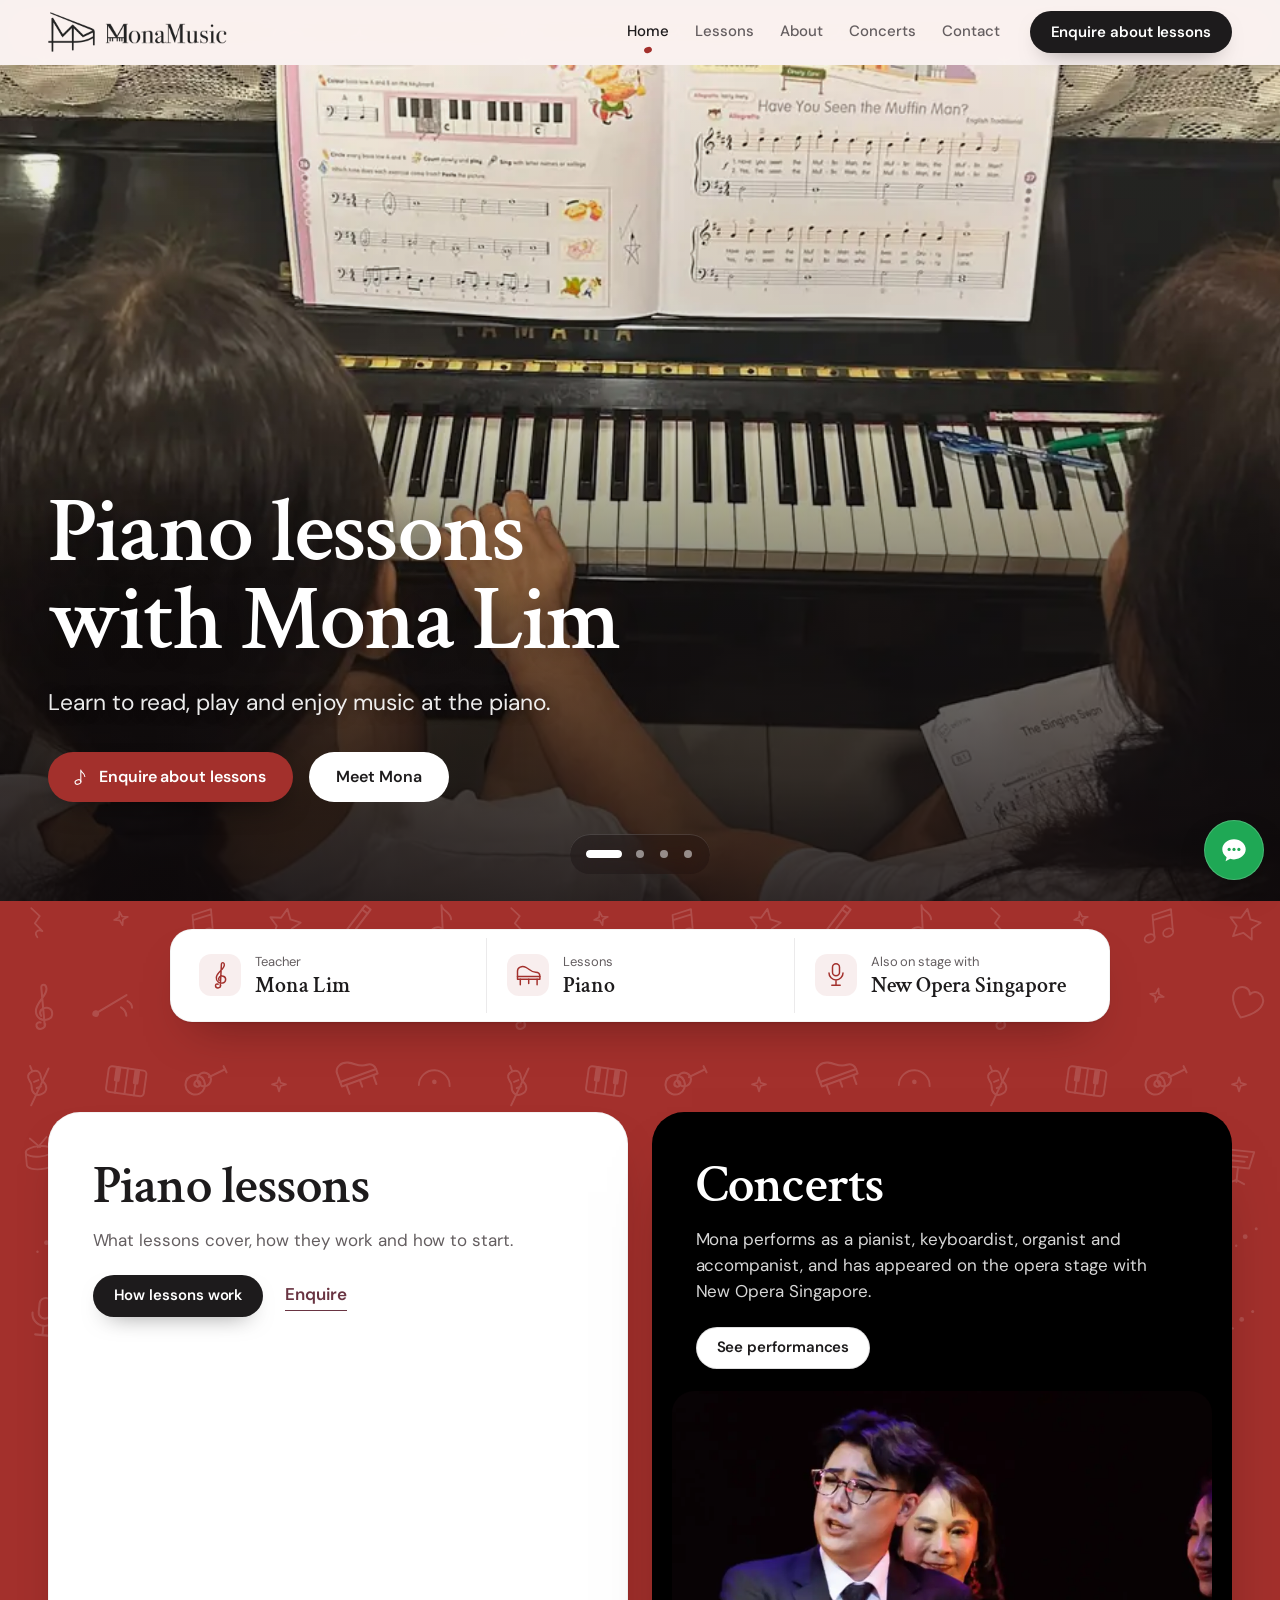
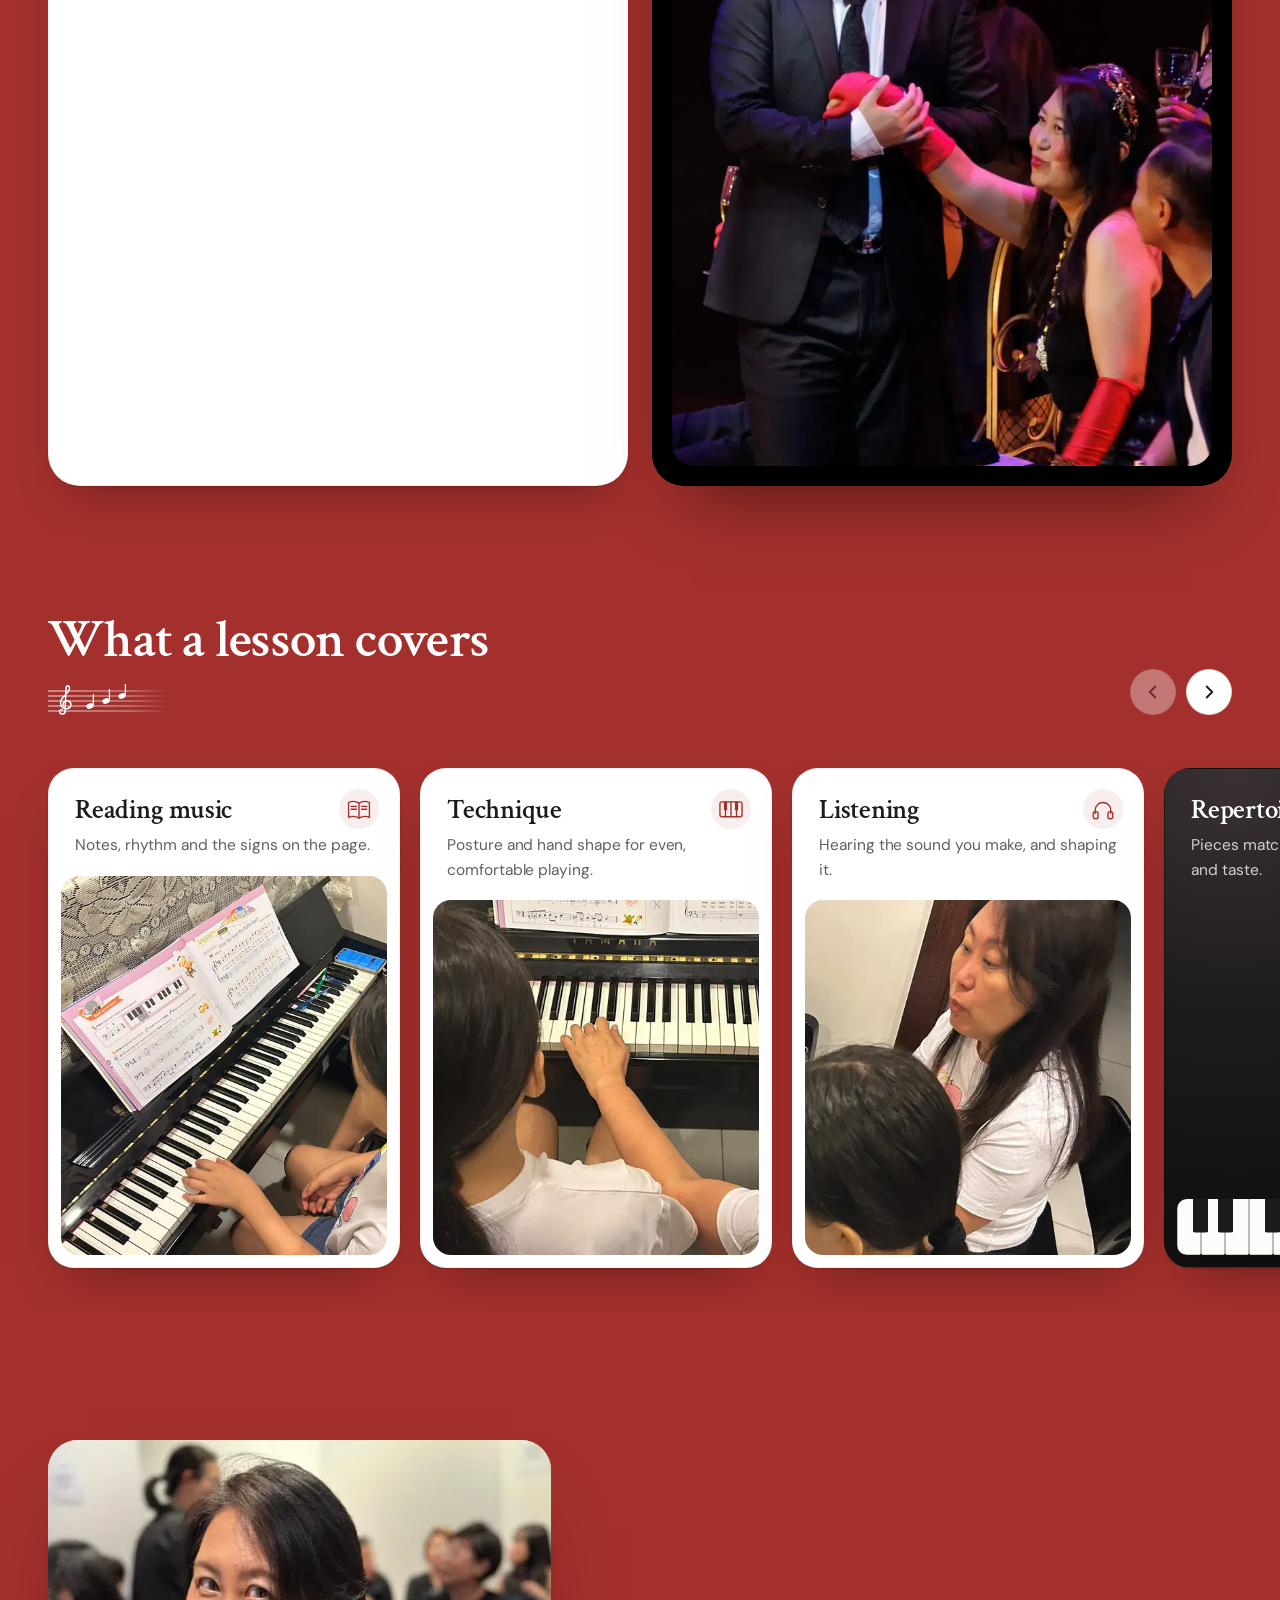
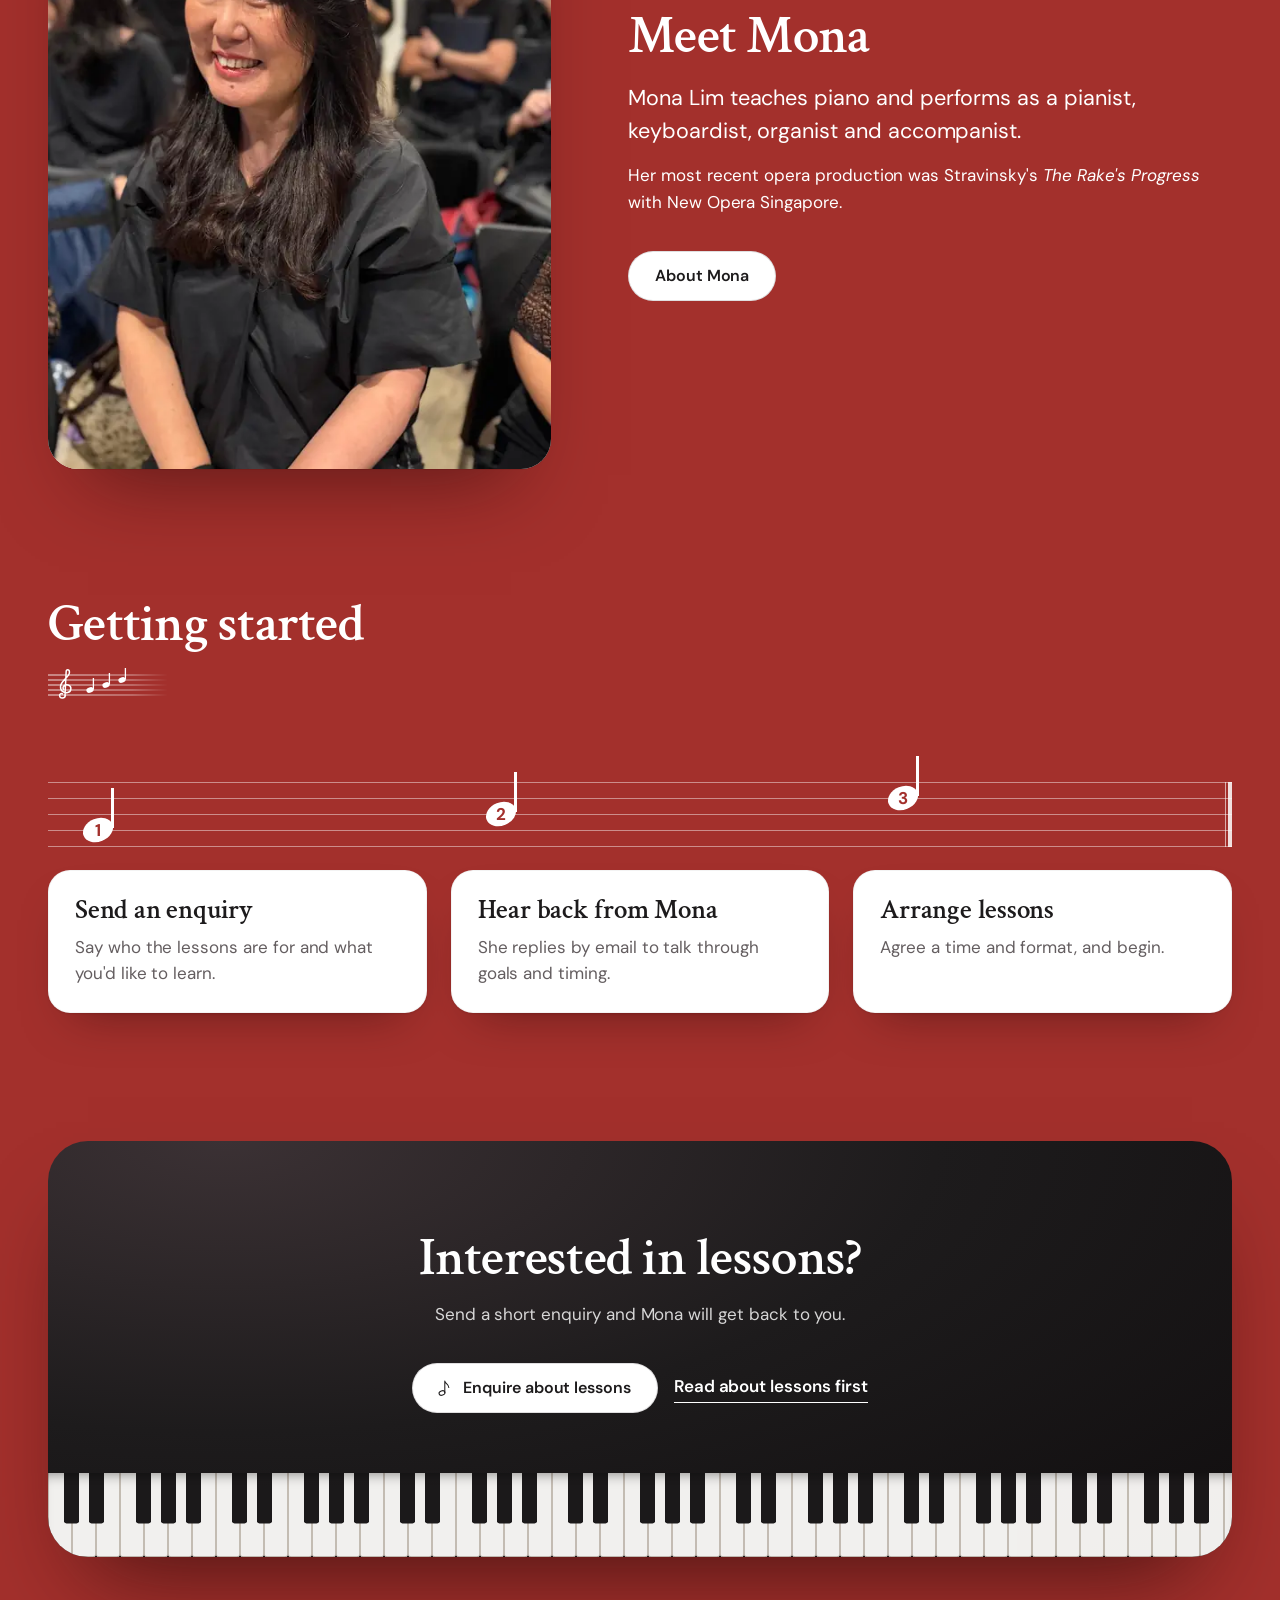
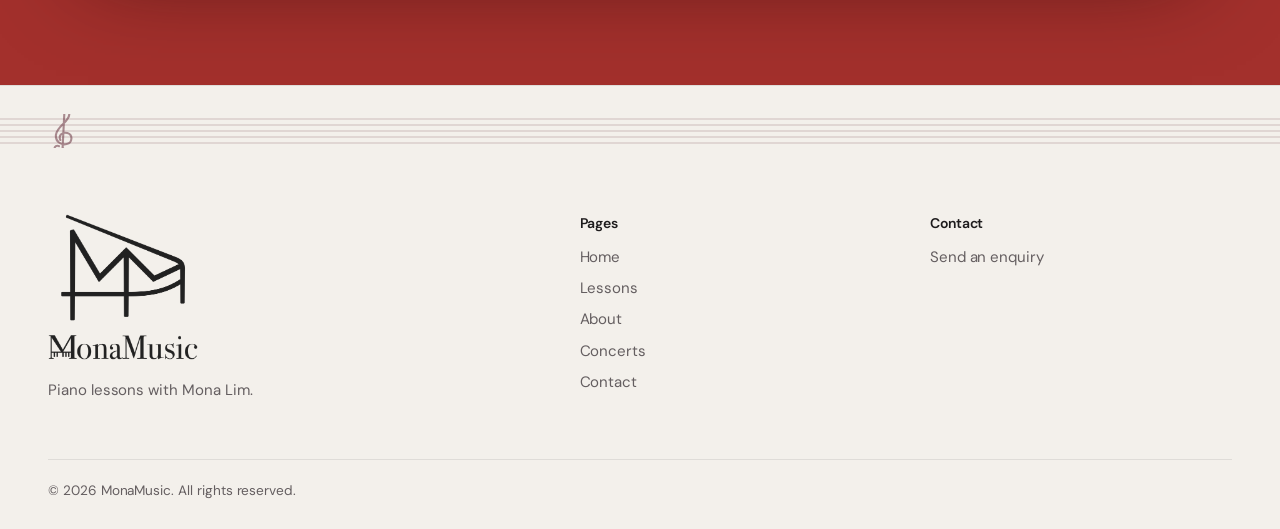
==== index.html @ 5b1e6f01 "Publish MonaMusic website preview Built five-page site in preview mode: pages ask search engines not" ====
<!DOCTYPE html>
<html lang="en">
<head>
<meta charset="utf-8">
<meta name="viewport" content="width=device-width, initial-scale=1">
<title>MonaMusic | Piano lessons with Mona Lim</title>
<meta name="description" content="Piano lessons with Mona Lim, piano teacher and performer.">
<meta name="robots" content="noindex, nofollow">
<link rel="canonical" href="https://lyc-official.github.io/monamusic/">
<meta name="theme-color" content="#a3302c">
<meta property="og:type" content="website">
<meta property="og:site_name" content="MonaMusic">
<meta property="og:title" content="MonaMusic | Piano lessons with Mona Lim">
<meta property="og:description" content="Piano lessons with Mona Lim, piano teacher and performer.">
<meta property="og:image" content="https://lyc-official.github.io/monamusic/og-image.jpg">
<meta property="og:url" content="https://lyc-official.github.io/monamusic/">
<meta name="twitter:card" content="summary_large_image">
<link rel="icon" href="favicon-32.png" type="image/png" sizes="32x32">
<link rel="icon" href="favicon-192.png" type="image/png" sizes="192x192">
<link rel="apple-touch-icon" href="apple-touch-icon.png">
<link rel="preload" href="assets/fonts/DMSans.woff" as="font" type="font/woff" crossorigin>
<link rel="preload" href="assets/fonts/CrimsonText-SemiBold.woff" as="font" type="font/woff" crossorigin>
<link rel="stylesheet" href="assets/css/site.css">
<noscript><link rel="stylesheet" href="assets/css/nojs.css"></noscript>
<script src="assets/js/boot.js"></script>
<script src="assets/js/site.js" defer></script>

</head>
<body class="page-home">
<div class="bg" aria-hidden="true"></div>
<a class="skip-link" href="#main">Skip to content</a>

<header class="site-header" data-header>
  <div class="site-header__inner">
    <a class="brand" href="./" aria-label="MonaMusic home"><img class="brand__mark" src="assets/img/logo-mark.png" width="281" height="240" alt="" decoding="async"><img class="brand__word" src="assets/img/logo-wordmark.png" width="700" height="120" alt="" decoding="async"></a>
    <button class="nav-toggle" type="button" aria-expanded="false" aria-controls="site-menu" data-nav-toggle>
      <span class="nav-toggle__bars" aria-hidden="true"></span><span class="visually-hidden">Menu</span>
    </button>
    <nav class="site-nav" id="site-menu" aria-label="Main" data-nav>
      <ul><li><a href="./" aria-current="page">Home</a></li><li><a href="lessons/">Lessons</a></li><li><a href="about/">About</a></li><li><a href="concerts/">Concerts</a></li><li><a href="contact/">Contact</a></li></ul>
      <a class="btn btn--key btn--sm site-nav__cta" href="contact/?type=lessons">Enquire about lessons</a>
    </nav>
  </div>
</header>
<main id="main" tabindex="-1">
<section class="hero" aria-labelledby="hero-h">
  <div class="showcase" data-gallery>
    <div class="showcase__frames">
      <div class="frame is-current" data-frame><picture><source type="image/webp" srcset="assets/img/lesson-keys-wide-800.webp 800w, assets/img/lesson-keys-wide-1400.webp 1400w, assets/img/lesson-keys-wide-2048.webp 2048w" sizes="100vw"><img src="assets/img/lesson-keys-wide-1400.jpg" srcset="assets/img/lesson-keys-wide-800.jpg 800w, assets/img/lesson-keys-wide-1400.jpg 1400w, assets/img/lesson-keys-wide-2048.jpg 2048w" sizes="100vw" width="2048" height="878" alt="Mona and a young student seated side by side at an upright piano, Mona's hand demonstrating on the keys." style="object-position:50% 55%" fetchpriority="high" decoding="async"></picture></div><div class="frame" data-frame aria-hidden="true"><picture><source type="image/webp" srcset="assets/img/perf-piano-800.webp 800w, assets/img/perf-piano-1400.webp 1400w, assets/img/perf-piano-2000.webp 2000w" sizes="100vw"><img src="assets/img/perf-piano-1400.jpg" srcset="assets/img/perf-piano-800.jpg 800w, assets/img/perf-piano-1400.jpg 1400w, assets/img/perf-piano-2000.jpg 2000w" sizes="100vw" width="2000" height="1500" alt="Mona smiling as she plays a stage piano during a performance." style="object-position:18% 45%" loading="lazy" decoding="async"></picture></div><div class="frame" data-frame aria-hidden="true"><picture><source type="image/webp" srcset="assets/img/lesson-side-640.webp 640w, assets/img/lesson-side-1100.webp 1100w, assets/img/lesson-side-1600.webp 1600w" sizes="100vw"><img src="assets/img/lesson-side-1100.jpg" srcset="assets/img/lesson-side-640.jpg 640w, assets/img/lesson-side-1100.jpg 1100w, assets/img/lesson-side-1600.jpg 1600w" sizes="100vw" width="1600" height="1200" alt="Mona sitting beside the piano, talking with a young student who is playing from a beginner's piano book." style="object-position:60% 45%" loading="lazy" decoding="async"></picture></div><div class="frame" data-frame aria-hidden="true"><picture><source type="image/webp" srcset="assets/img/opera-rakes-progress-560.webp 560w, assets/img/opera-rakes-progress-937.webp 937w" sizes="100vw"><img src="assets/img/opera-rakes-progress-937.jpg" srcset="assets/img/opera-rakes-progress-560.jpg 560w, assets/img/opera-rakes-progress-937.jpg 937w" sizes="100vw" width="937" height="1171" alt="A stage scene from New Opera Singapore's production of The Rake's Progress: a singer in a dark suit performs while cast members in evening wear look on." style="object-position:50% 22%" loading="lazy" decoding="async"></picture></div>
    </div>
    <div class="showcase__text wrap">
      <h1 class="h1 h1--hero" id="hero-h" data-reveal>Piano lessons with Mona Lim</h1>
      <p class="showcase__sub" data-reveal style="--d:1">Learn to read, play and enjoy music at the piano.</p>
      <div class="actions" data-reveal style="--d:2">
        <a class="btn btn--key" href="contact/?type=lessons"><svg class="ico ico--btn" viewBox="0 0 40 40" aria-hidden="true" focusable="false"><ellipse cx="14" cy="30" rx="6" ry="4.4" transform="rotate(-20 14 30)"/><path d="M19.6 29V6c0 5 8 6 8 13"/></svg>Enquire about lessons</a>
        <a class="btn btn--white" href="about/">Meet Mona</a>
      </div>
    </div>
    <div class="showcase__pill" role="group" aria-label="Choose a photo"><button class="dot is-current" type="button" data-dot="0" aria-label="Show photo 1" aria-current="true"><span></span></button><button class="dot" type="button" data-dot="1" aria-label="Show photo 2"><span></span></button><button class="dot" type="button" data-dot="2" aria-label="Show photo 3"><span></span></button><button class="dot" type="button" data-dot="3" aria-label="Show photo 4"><span></span></button></div>
  </div>
  <div class="wrap"><dl class="facts panel" data-reveal><div class="facts__item"><span class="facts__ico"><svg class="ico " viewBox="0 0 40 40" aria-hidden="true" focusable="false"><path d="M21 35c-.6 4.4-7 4.6-7.4.6-.2-2.2 2-3.4 3.8-2.4M20.4 37 22 4.6c.2-3.4 4.4-3 4.2 1.2-.3 6.4-10.6 10-11.4 17.6-.6 6 4.4 9 9.2 8 5-1 5.6-8.2.6-9.6-4.2-1.2-8 2.2-6 6"/></svg></span><div><dt>Teacher</dt><dd>Mona Lim</dd></div></div><div class="facts__item"><span class="facts__ico"><svg class="ico " viewBox="0 0 40 40" aria-hidden="true" focusable="false"><path d="M5 26V14.4c0-5.4 6.2-8 12-5.4 5.2 2.4 7.2 7 14 7 4 0 6 3 6 6v4z"/><path d="M5 22h32M9 26v8M33 26v8M21 26v6"/></svg></span><div><dt>Lessons</dt><dd>Piano</dd></div></div><div class="facts__item"><span class="facts__ico"><svg class="ico " viewBox="0 0 40 40" aria-hidden="true" focusable="false"><rect x="15" y="4" width="10" height="17" rx="5"/><path d="M10 17a10 10 0 0 0 20 0M20 27v7M14 34.6h12"/></svg></span><div><dt>Also on stage with</dt><dd>New Opera Singapore</dd></div></div></dl></div>
</section>
<section class="section section--tight" aria-label="Lessons and concerts">
  <div class="wrap tiles">
    <div class="tiles__cell" data-reveal style="--d:0">
      <article class="tile tile--light tilt" data-tilt>
        <div class="tile__text">
          <h2 class="h2">Piano lessons</h2>
          <p>What lessons cover, how they work and how to start.</p>
          <div class="tile__links"><a class="btn btn--key btn--sm" href="lessons/">How lessons work</a><a class="link" href="contact/?type=lessons">Enquire</a></div>
        </div>
        <div class="tile__media"><picture><source type="image/webp" srcset="assets/img/lesson-side-640.webp 640w, assets/img/lesson-side-1100.webp 1100w, assets/img/lesson-side-1600.webp 1600w" sizes="(min-width: 900px) 600px, 94vw"><img src="assets/img/lesson-side-1100.jpg" srcset="assets/img/lesson-side-640.jpg 640w, assets/img/lesson-side-1100.jpg 1100w, assets/img/lesson-side-1600.jpg 1600w" sizes="(min-width: 900px) 600px, 94vw" width="1600" height="1200" alt="Mona sitting beside the piano, talking with a young student who is playing from a beginner's piano book." style="object-position:60% 45%" loading="lazy" decoding="async"></picture></div>
        <span class="tilt__glare" aria-hidden="true"></span>
      </article>
    </div><div class="tiles__cell" data-reveal style="--d:1">
      <article class="tile tile--dark tilt" data-tilt>
        <div class="tile__text">
          <h2 class="h2">Concerts</h2>
          <p>Mona performs as a pianist, keyboardist, organist and accompanist, and has appeared on the opera stage with New Opera Singapore.</p>
          <div class="tile__links"><a class="btn btn--white btn--sm" href="concerts/">See performances</a></div>
        </div>
        <div class="tile__media"><picture><source type="image/webp" srcset="assets/img/opera-rakes-progress-560.webp 560w, assets/img/opera-rakes-progress-937.webp 937w" sizes="(min-width: 900px) 600px, 94vw"><img src="assets/img/opera-rakes-progress-937.jpg" srcset="assets/img/opera-rakes-progress-560.jpg 560w, assets/img/opera-rakes-progress-937.jpg 937w" sizes="(min-width: 900px) 600px, 94vw" width="937" height="1171" alt="A stage scene from New Opera Singapore's production of The Rake's Progress: a singer in a dark suit performs while cast members in evening wear look on." style="object-position:50% 22%" loading="lazy" decoding="async"></picture></div>
        <span class="tilt__glare" aria-hidden="true"></span>
      </article>
    </div>
  </div>
</section>
<section class="section rail" aria-labelledby="covers-h">
  <div class="wrap"><div class="section-head" data-reveal>
    <h2 class="h2" id="covers-h">What a lesson covers</h2>
    <div class="rail__controls" data-rail-controls="covers">
      <button class="round-btn" type="button" data-rail-prev aria-label="Previous cards"><svg viewBox="0 0 24 24" aria-hidden="true"><path d="M14.5 6 8.5 12l6 6"/></svg></button>
      <button class="round-btn" type="button" data-rail-next aria-label="Next cards"><svg viewBox="0 0 24 24" aria-hidden="true"><path d="M9.5 6l6 6-6 6"/></svg></button>
    </div>
  </div></div>
  <div class="rail__viewport" id="covers" tabindex="0" role="region" aria-label="What a lesson covers" data-rail>
    <ul class="rail__track">
      <li class="rail__item" data-reveal style="--d:0">
        <article class="card tilt" data-tilt>
          <div class="card__text"><span class="card__badge"><svg class="ico " viewBox="0 0 40 40" aria-hidden="true" focusable="false"><path d="M4 10c5.4-2.4 10.6-2.4 16 1 5.4-3.4 10.6-3.4 16-1v23c-5.4-2.4-10.6-2.4-16 1-5.4-3.4-10.6-3.4-16-1z"/><path d="M20 11v23M8 16h8M8 20.4h8M24 16h8M24 20.4h8"/></svg></span><h3 class="h3">Reading music</h3><p>Notes, rhythm and the signs on the page.</p></div>
          <div class="card__media"><picture><source type="image/webp" srcset="assets/img/card-reading-480.webp 480w, assets/img/card-reading-800.webp 800w, assets/img/card-reading-1150.webp 1150w" sizes="(min-width: 900px) 360px, 80vw"><img src="assets/img/card-reading-800.jpg" srcset="assets/img/card-reading-480.jpg 480w, assets/img/card-reading-800.jpg 800w, assets/img/card-reading-1150.jpg 1150w" sizes="(min-width: 900px) 360px, 80vw" width="1150" height="1416" alt="A student's hands on the keys, with a beginner's piano book open on the music stand." style="object-position:40% 40%" loading="lazy" decoding="async"></picture></div>
          
          <span class="tilt__glare" aria-hidden="true"></span>
        </article>
      </li><li class="rail__item" data-reveal style="--d:1">
        <article class="card tilt" data-tilt>
          <div class="card__text"><span class="card__badge"><svg class="ico " viewBox="0 0 40 40" aria-hidden="true" focusable="false"><rect x="3" y="9" width="34" height="23" rx="3"/><path d="M11.5 9v23M20 9v23M28.5 9v23"/><rect class="f" x="9" y="9" width="5" height="13" rx="1"/><rect class="f" x="26" y="9" width="5" height="13" rx="1"/></svg></span><h3 class="h3">Technique</h3><p>Posture and hand shape for even, comfortable playing.</p></div>
          <div class="card__media"><picture><source type="image/webp" srcset="assets/img/card-technique-480.webp 480w, assets/img/card-technique-760.webp 760w" sizes="(min-width: 900px) 360px, 80vw"><img src="assets/img/card-technique-760.jpg" srcset="assets/img/card-technique-480.jpg 480w, assets/img/card-technique-760.jpg 760w" sizes="(min-width: 900px) 360px, 80vw" width="760" height="780" alt="Mona's hand demonstrating a hand position on the keys beside a student." style="object-position:55% 40%" loading="lazy" decoding="async"></picture></div>
          
          <span class="tilt__glare" aria-hidden="true"></span>
        </article>
      </li><li class="rail__item" data-reveal style="--d:2">
        <article class="card tilt" data-tilt>
          <div class="card__text"><span class="card__badge"><svg class="ico " viewBox="0 0 40 40" aria-hidden="true" focusable="false"><path d="M8 27v-5a12 12 0 0 1 24 0v5"/><rect x="5" y="24" width="7.4" height="11" rx="3"/><rect x="27.6" y="24" width="7.4" height="11" rx="3"/></svg></span><h3 class="h3">Listening</h3><p>Hearing the sound you make, and shaping it.</p></div>
          <div class="card__media"><picture><source type="image/webp" srcset="assets/img/mona-teaching-480.webp 480w, assets/img/mona-teaching-898.webp 898w" sizes="(min-width: 900px) 360px, 80vw"><img src="assets/img/mona-teaching-898.jpg" srcset="assets/img/mona-teaching-480.jpg 480w, assets/img/mona-teaching-898.jpg 898w" sizes="(min-width: 900px) 360px, 80vw" width="898" height="1240" alt="Mona Lim mid-sentence, explaining something to a student at the piano." style="object-position:50% 30%" loading="lazy" decoding="async"></picture></div>
          
          <span class="tilt__glare" aria-hidden="true"></span>
        </article>
      </li><li class="rail__item" data-reveal style="--d:3">
        <article class="card tilt card--art card--keys" data-tilt>
          <div class="card__text"><span class="card__badge"><svg class="ico " viewBox="0 0 40 40" aria-hidden="true" focusable="false"><path d="M7 7h26l-3 15H10z"/><path d="M12.4 12h15M12.4 16.4h13M20 22v13M13 36.4l7-3 7 3"/></svg></span><h3 class="h3">Repertoire</h3><p>Pieces matched to each student's level and taste.</p></div>
          
          <div class="keys card__keys" aria-hidden="true"></div>
          <span class="tilt__glare" aria-hidden="true"></span>
        </article>
      </li>
    </ul>
  </div>
</section>
<section class="section" aria-labelledby="meet-h">
  <div class="wrap split">
    <div class="split__media media media--portrait" data-reveal><picture><source type="image/webp" srcset="assets/img/mona-portrait-560.webp 560w, assets/img/mona-portrait-900.webp 900w, assets/img/mona-portrait-1300.webp 1300w" sizes="(min-width: 900px) 520px, 94vw"><img src="assets/img/mona-portrait-900.jpg" srcset="assets/img/mona-portrait-560.jpg 560w, assets/img/mona-portrait-900.jpg 900w, assets/img/mona-portrait-1300.jpg 1300w" sizes="(min-width: 900px) 520px, 94vw" width="1300" height="1625" alt="Portrait of Mona Lim, smiling." style="object-position:50% 30%" loading="lazy" decoding="async"></picture></div>
    <div class="split__text">
      <h2 class="h2" id="meet-h" data-reveal>Meet Mona</h2>
      <div data-reveal style="--d:1"><p class="lead">Mona Lim teaches piano and performs as a pianist, keyboardist, organist and accompanist.</p><p>Her most recent opera production was Stravinsky's <em>The Rake's Progress</em> with New Opera Singapore.</p></div>
      <div class="actions" data-reveal style="--d:2"><a class="btn btn--white" href="about/">About Mona</a></div>
    </div>
  </div>
</section>
<section class="section" aria-labelledby="steps-h">
  <div class="wrap">
    <div class="section-head" data-reveal>
    <h2 class="h2" id="steps-h">Getting started</h2>
    
  </div>
    <ol class="steps">
      <li class="steps__item" data-reveal style="--d:0; --step:0">
        <svg class="note-num" viewBox="0 0 44 64" aria-hidden="true" focusable="false"><path class="note-num__stem" d="M36.5 44V4"/><ellipse cx="22" cy="46" rx="15.5" ry="11.5" transform="rotate(-22 22 46)"/><text x="22" y="51.5" text-anchor="middle">1</text></svg>
        <div class="steps__card"><h3 class="h3">Send an enquiry</h3><p>Say who the lessons are for and what you'd like to learn.</p></div>
      </li><li class="steps__item" data-reveal style="--d:1; --step:1">
        <svg class="note-num" viewBox="0 0 44 64" aria-hidden="true" focusable="false"><path class="note-num__stem" d="M36.5 44V4"/><ellipse cx="22" cy="46" rx="15.5" ry="11.5" transform="rotate(-22 22 46)"/><text x="22" y="51.5" text-anchor="middle">2</text></svg>
        <div class="steps__card"><h3 class="h3">Hear back from Mona</h3><p>She replies by email to talk through goals and timing.</p></div>
      </li><li class="steps__item" data-reveal style="--d:2; --step:2">
        <svg class="note-num" viewBox="0 0 44 64" aria-hidden="true" focusable="false"><path class="note-num__stem" d="M36.5 44V4"/><ellipse cx="22" cy="46" rx="15.5" ry="11.5" transform="rotate(-22 22 46)"/><text x="22" y="51.5" text-anchor="middle">3</text></svg>
        <div class="steps__card"><h3 class="h3">Arrange lessons</h3><p>Agree a time and format, and begin.</p></div>
      </li>
    </ol>
  </div>
</section>

<section class="section section--cta" aria-labelledby="cta-h">
  <div class="wrap">
    <div class="cta" data-reveal>
      <div class="cta__inner">
        <h2 class="h2" id="cta-h">Interested in lessons?</h2>
        <p>Send a short enquiry and Mona will get back to you.</p>
        <div class="actions actions--center">
          <a class="btn btn--white" href="contact/?type=lessons"><svg class="ico ico--btn" viewBox="0 0 40 40" aria-hidden="true" focusable="false"><ellipse cx="14" cy="30" rx="6" ry="4.4" transform="rotate(-20 14 30)"/><path d="M19.6 29V6c0 5 8 6 8 13"/></svg>Enquire about lessons</a>
          <a class="link link--light" href="lessons/">Read about lessons first</a>
        </div>
      </div>
      <div class="keys cta__keys" aria-hidden="true"></div>
    </div>
  </div>
</section>
</main>
<footer class="site-footer">
  <div class="site-footer__inner wrap">
    <div class="site-footer__brand">
      <a class="brand--footer" href="./" aria-label="MonaMusic home"><img class="brand__full" src="assets/img/logo-full.png" width="480" height="467" alt="" decoding="async"></a>
      <p>Piano lessons with Mona Lim.</p>
    </div>
    <nav aria-label="Footer">
      <h2 class="site-footer__h">Pages</h2>
      <ul><li><a href="./">Home</a></li><li><a href="lessons/">Lessons</a></li><li><a href="about/">About</a></li><li><a href="concerts/">Concerts</a></li><li><a href="contact/">Contact</a></li></ul>
    </nav>
    <div>
      <h2 class="site-footer__h">Contact</h2>
      <ul><li><a href="contact/">Send an enquiry</a></li></ul>
    </div>
  </div>
  <p class="site-footer__legal wrap">&copy; 2026 MonaMusic. All rights reserved.</p>
</footer>
<div class="mobile-bar" data-mobile-bar aria-hidden="true">
  <a class="btn btn--key btn--block" href="contact/?type=lessons" tabindex="-1">Enquire about lessons</a>
</div>
<div class="wa" data-wa>
  <div class="wa__panel" id="wa-panel" role="dialog" aria-labelledby="wa-title" hidden>
    <div class="wa__head">
      <span class="wa__avatar"><img class="wa__avatar-img" src="assets/img/logo-mark.png" width="281" height="240" alt="" decoding="async"></span>
      <div class="wa__who"><p class="wa__title" id="wa-title">MonaMusic</p><p class="wa__status">Piano lessons with Mona Lim</p></div>
      <button class="wa__close" type="button" aria-label="Close" data-wa-close><svg viewBox="0 0 24 24" aria-hidden="true"><path d="M6 6l12 12M18 6 6 18"/></svg></button>
    </div>
    <div class="wa__body">
      <p class="wa__bubble wa__bubble--in">Hello! Pick a topic and your message will open in WhatsApp, ready to send to Mona.</p>
      <div class="wa__topics" role="group" aria-label="Choose a topic">
        <button class="wa__chip" type="button" aria-pressed="true" data-wa-msg="Hi Mona, I found MonaMusic online and I would like to ask about piano lessons for my child.">Lessons for my child</button><button class="wa__chip" type="button" aria-pressed="false" data-wa-msg="Hi Mona, I found MonaMusic online and I would like to ask about piano lessons for myself.">Lessons for myself</button><button class="wa__chip" type="button" aria-pressed="false" data-wa-msg="Hi Mona, could you share your lesson fees and availability?">Fees and availability</button><button class="wa__chip" type="button" aria-pressed="false" data-wa-msg="Hi Mona, I would like to ask about a performance or event.">Performances</button>
      </div>
      <p class="wa__bubble wa__bubble--out" aria-live="polite" data-wa-preview>Hi Mona, I found MonaMusic online and I would like to ask about piano lessons for my child.</p>
    </div>
    <div class="wa__foot">
      <span class="wa__cta is-off" aria-disabled="true"><svg class="wa__cta-icon" viewBox="0 0 32 32" aria-hidden="true" focusable="false"><path d="M16 4.5c-6.9 0-12.5 4.8-12.5 10.8 0 3.4 1.8 6.4 4.6 8.4L7 28l5-2.6c1.3.4 2.6.6 4 .6 6.9 0 12.5-4.8 12.5-10.7S22.9 4.5 16 4.5Z" fill="currentColor"/><circle class="chat-dot" cx="10.8" cy="15.4" r="1.7"/><circle class="chat-dot" cx="16" cy="15.4" r="1.7"/><circle class="chat-dot" cx="21.2" cy="15.4" r="1.7"/></svg>Continue to WhatsApp</span><p class="wa__setup">Preview: Mona's WhatsApp number hasn't been added yet, so this link is switched off.</p>
      <p class="wa__note">Opens WhatsApp on your phone, or WhatsApp Desktop or WhatsApp Web on a computer.</p>
    </div>
  </div>
  <button class="wa__fab" aria-controls="wa-panel" aria-expanded="false" aria-haspopup="dialog" aria-label="Chat on WhatsApp" data-wa-fab type="button"><svg class="wa__icon" viewBox="0 0 32 32" aria-hidden="true" focusable="false"><path d="M16 4.5c-6.9 0-12.5 4.8-12.5 10.8 0 3.4 1.8 6.4 4.6 8.4L7 28l5-2.6c1.3.4 2.6.6 4 .6 6.9 0 12.5-4.8 12.5-10.7S22.9 4.5 16 4.5Z" fill="currentColor"/><circle class="chat-dot" cx="10.8" cy="15.4" r="1.7"/><circle class="chat-dot" cx="16" cy="15.4" r="1.7"/><circle class="chat-dot" cx="21.2" cy="15.4" r="1.7"/></svg><span class="wa__label" aria-hidden="true">Chat on WhatsApp</span></button>
</div>
</body>
</html>
---- assets/css/site.css ----
/* =====================================================================
   MonaMusic — styles
   ---------------------------------------------------------------------
   Layout borrows from Apple's product pages (frosted sticky nav, big
   rounded media, a swipeable card rail) and from leading music schools
   (one repeated enquiry action, teacher up front, short copy).
   Music is in the details, not the words: a doodle wallpaper behind,
   flat buttons with a light that follows the pointer, steps that rise
   on a staff, a keyboard along the call-to-action.

   Type   Crimson Text (headings) + DM Sans (everything else), self-hosted.
   Colour warm red page with white doodles; white panels; piano-black
          buttons; burgundy as the accent inside panels.
   Motion transform/opacity only (compositor-friendly), eased with
   cubic-bezier(.16,1,.3,1); all of it switches off with reduced motion.
   ===================================================================== */

/* ---------- fonts (self-hosted, OFL — licences in assets/fonts) ---------- */
@font-face { font-family: "DM Sans"; src: url("../fonts/DMSans.woff") format("woff"); font-weight: 100 1000; font-style: normal; font-display: swap; }
@font-face { font-family: "DM Sans"; src: url("../fonts/DMSans-Italic.woff") format("woff"); font-weight: 100 1000; font-style: italic; font-display: swap; }
@font-face { font-family: "Crimson Text"; src: url("../fonts/CrimsonText-SemiBold.woff") format("woff"); font-weight: 600; font-style: normal; font-display: swap; }
@font-face { font-family: "Crimson Text"; src: url("../fonts/CrimsonText-SemiBoldItalic.woff") format("woff"); font-weight: 600; font-style: italic; font-display: swap; }

/* ---------- tokens ---------- */
:root {
  --paper: #a3302c;      /* warm red page background */
  --red-deep: #8a2724;
  --sand: #f3f0eb;
  --white: #ffffff;
  /* Text tokens for things sitting directly on the red… */
  --ink: #ffffff;
  --ink-2: rgba(255, 255, 255, 0.84);
  --line: rgba(255, 255, 255, 0.24);
  --link: #ffffff;
  --focus: #ffffff;
  --dark: #1d1b1c;
  --wine: #693442;
  --wine-hi: #84495a;
  --wine-lo: #552a36;
  --wine-edge: #3c1b25;
  --gold: #d6bd8e;
  --stage: #000000;
  --error: #a3262a;

  --serif: "Crimson Text", "Iowan Old Style", "Palatino Linotype", Georgia, serif;
  --sans: "DM Sans", -apple-system, BlinkMacSystemFont, "Segoe UI", Roboto, "Helvetica Neue", Arial, sans-serif;

  --max: 1200px;
  --gutter: clamp(18px, 4.5vw, 48px);
  --space: clamp(72px, 10vw, 136px);
  --ease: cubic-bezier(0.16, 1, 0.3, 1);
  --shadow-panel: 0 1px 2px rgba(40, 8, 8, 0.12), 0 24px 48px -26px rgba(40, 8, 8, 0.5);
  --shadow-media: 0 1px 0 rgba(40, 8, 8, 0.1), 0 46px 80px -40px rgba(40, 8, 8, 0.6);
  --header-h: 64px;
}

/* …and inside white/cream surfaces they switch back to dark on light. */
.site-header, .site-footer, .mobile-bar, .panel, .tile--light, .card, .steps__card, .faq, .round-btn {
  --ink: #1d1b1c; --ink-2: #645e60; --line: rgba(29, 27, 28, 0.09); --link: var(--wine); --focus: var(--wine);
  color: var(--ink);
}

/* ---------- base ---------- */
*, *::before, *::after { box-sizing: border-box; }
* { min-width: 0; }
html { -webkit-text-size-adjust: 100%; text-size-adjust: 100%; scroll-padding-top: calc(var(--header-h) + 20px); }
body {
  margin: 0; background: var(--paper); color: var(--ink);
  font: 400 1.0625rem/1.55 var(--sans); letter-spacing: -0.003em;
  font-optical-sizing: auto; -webkit-font-smoothing: antialiased; -moz-osx-font-smoothing: grayscale;
  overflow-x: clip;
}
img { display: block; max-width: 100%; height: auto; }
picture { display: block; }
h1, h2, h3, p, figure, blockquote, dl, dd, ol, ul { margin: 0; }
ul, ol { padding: 0; list-style: none; }
button, input, select, textarea { font: inherit; color: inherit; }
a { color: var(--link); text-underline-offset: 0.2em; text-decoration-thickness: 1px; }
:focus-visible { outline: 2px solid var(--focus); outline-offset: 3px; border-radius: 4px; }
main:focus { outline: none; }
::selection { background: rgba(255, 255, 255, 0.3); }
p { max-width: 64ch; }
p + p { margin-top: 0.9em; }

.wrap { width: min(100% - 2 * var(--gutter), var(--max)); margin-inline: auto; }
.wrap--narrow { width: min(100% - 2 * var(--gutter), 860px); margin-inline: auto; }
.visually-hidden { position: absolute !important; width: 1px; height: 1px; overflow: hidden; clip: rect(0 0 0 0); clip-path: inset(50%); white-space: nowrap; }
.skip-link { position: absolute; left: 12px; top: -64px; z-index: 100; background: var(--dark); color: #fff; padding: 10px 16px; border-radius: 10px; }
.skip-link:focus { top: 12px; }

/* ---------- background: music doodle wallpaper (WhatsApp-style) ----------
   The tile is drawn in src/components/ui.js (doodleSvg) and inlined here as
   a data URI at build time. Strength: change `opacity` below. */
.bg { position: fixed; inset: -480px 0; z-index: -1; pointer-events: none; overflow: hidden; transform: translate3d(0, var(--py, 0px), 0); }
.bg::before {
  content: ""; position: absolute; inset: -480px;
  background: url("data:image/svg+xml,%3Csvg xmlns='http://www.w3.org/2000/svg' viewBox='0 0 480 480' width='480' height='480'%3E%3Cstyle%3Eg,path,rect,ellipse,circle{fill:none;stroke:%23ffffff;stroke-width:1.7;stroke-linecap:round;stroke-linejoin:round}.f{fill:%23ffffff;stroke:none}%3C/style%3E%3Cg transform='translate(41.5 46.4) rotate(-8) scale(1.20) translate(-20 -20)'%3E%3Cpath d='M21 35c-.6 4.4-7 4.6-7.4.6-.2-2.2 2-3.4 3.8-2.4M20.4 37 22 4.6c.2-3.4 4.4-3 4.2 1.2-.3 6.4-10.6 10-11.4 17.6-.6 6 4.4 9 9.2 8 5-1 5.6-8.2.6-9.6-4.2-1.2-8 2.2-6 6'/%3E%3C/g%3E%3Cg transform='translate(113.3 43.0) rotate(14) scale(1.21) translate(-20 -20)'%3E%3Cpath d='M7 33 29 11'/%3E%3Ccircle class='f' cx='8' cy='32' r='2.8'/%3E%3Cpath d='M27 22c3 .8 5 2.6 6 5.6M31 15.6c2.6.6 4.4 2 5 4.4'/%3E%3C/g%3E%3Cpath transform='translate(197.0 35.3) rotate(13)' d='M0-7 1.6-1.6 7 0 1.6 1.6 0 7-1.6 1.6-7 0-1.6-1.6z'/%3E%3Cg transform='translate(286.3 43.2) rotate(22) scale(1.18) translate(-20 -20)'%3E%3Cpath d='M20 33S7 25 7 15.6C7 11 10.6 8 14.2 8c3 0 5 2 5.8 4 .8-2 2.8-4 5.8-4C29.4 8 33 11 33 15.6 33 25 20 33 20 33z'/%3E%3C/g%3E%3Cpath transform='translate(359.0 36.6) rotate(5)' d='M0-7 1.6-1.6 7 0 1.6 1.6 0 7-1.6 1.6-7 0-1.6-1.6z'/%3E%3Cpath transform='translate(433.3 46.3) rotate(15)' d='M0-7 1.6-1.6 7 0 1.6 1.6 0 7-1.6 1.6-7 0-1.6-1.6z'/%3E%3Cg transform='translate(37.9 125.2) rotate(-22) scale(1.15) translate(-20 -20)'%3E%3Cpath d='M20 7c4.4 0 6.4 3.2 5.2 7-.6 2-.6 3 .2 4.8 2 4.4.8 9.6-5.4 9.6s-7.4-5.2-5.4-9.6c.8-1.8.8-2.8.2-4.8C13.6 10.2 15.6 7 20 7z'/%3E%3Cpath d='M20 7V2M18 16h4M18 22h4M8 34 34 10'/%3E%3C/g%3E%3Cg transform='translate(126.3 120.7) rotate(8) scale(1.12) translate(-20 -20)'%3E%3Crect x='3' y='9' width='34' height='23' rx='3'/%3E%3Cpath d='M11.5 9v23M20 9v23M28.5 9v23'/%3E%3Crect class='f' x='9' y='9' width='5' height='13' rx='1'/%3E%3Crect class='f' x='26' y='9' width='5' height='13' rx='1'/%3E%3C/g%3E%3Cg transform='translate(204.9 119.1) rotate(19) scale(1.22) translate(-20 -20)'%3E%3Ccircle cx='14' cy='27' r='8'/%3E%3Ccircle cx='19.5' cy='20.5' r='5.6'/%3E%3Ccircle cx='15.4' cy='25.6' r='2.4'/%3E%3Cpath d='M22.6 17.4 33 7'/%3E%3Cpath d='m31 5 4 4'/%3E%3C/g%3E%3Cpath transform='translate(279.0 124.4) rotate(0)' d='M0-7 1.6-1.6 7 0 1.6 1.6 0 7-1.6 1.6-7 0-1.6-1.6z'/%3E%3Cg transform='translate(356.2 113.7) rotate(-20) scale(1.19) translate(-20 -20)'%3E%3Cpath d='M5 26V14.4c0-5.4 6.2-8 12-5.4 5.2 2.4 7.2 7 14 7 4 0 6 3 6 6v4z'/%3E%3Cpath d='M5 22h32M9 26v8M33 26v8M21 26v6'/%3E%3C/g%3E%3Cg transform='translate(434.5 117.9) rotate(2) scale(1.10) translate(-20 -20)'%3E%3Cpath d='M6 27a14 14 0 0 1 28 0'/%3E%3Ccircle class='f' cx='20' cy='23.6' r='2.1'/%3E%3C/g%3E%3Cg transform='translate(39.6 194.5) rotate(-5) scale(1.05) translate(-20 -20)'%3E%3Cellipse cx='20' cy='17' rx='13' ry='5'/%3E%3Cpath d='M7 17v12c0 3 6 5 13 5s13-2 13-5V17M12 4l9 9M28 4l-9 9'/%3E%3C/g%3E%3Cg transform='translate(121.0 200.7) rotate(19) scale(1.04) translate(-20 -20)'%3E%3Cpath d='M8 27v-5a12 12 0 0 1 24 0v5'/%3E%3Crect x='5' y='24' width='7.4' height='11' rx='3'/%3E%3Crect x='27.6' y='24' width='7.4' height='11' rx='3'/%3E%3C/g%3E%3Cg transform='translate(206.7 206.9) rotate(12) scale(1.13) translate(-20 -20)'%3E%3Cpath d='M15 4v14c0 3 2.2 5 5 5s5-2 5-5V4M20 23v13'/%3E%3C/g%3E%3Cg transform='translate(278.2 205.1) rotate(6) scale(1.12) translate(-20 -20)'%3E%3Cpath d='M7 7h26l-3 15H10z'/%3E%3Cpath d='M12.4 12h15M12.4 16.4h13M20 22v13M13 36.4l7-3 7 3'/%3E%3C/g%3E%3Cg transform='translate(357.3 200.5) rotate(-11) scale(1.21) translate(-20 -20)'%3E%3Cpath d='M4 18h19l11-8v18l-11-8H4z'/%3E%3Cpath d='M10 18v-5M15 18v-5M20 18v-5M7 22c0 4 4 6 9 6s8-2 8-6'/%3E%3C/g%3E%3Cg transform='translate(441.0 205.7) rotate(-16) scale(1.05) translate(-20 -20)'%3E%3Ccircle cx='20' cy='20' r='15'/%3E%3Ccircle cx='20' cy='20' r='4.4'/%3E%3Cpath d='M11 14.4a11 11 0 0 1 6.4-4.6M29 25.6a11 11 0 0 1-6.4 4.6'/%3E%3C/g%3E%3Ccircle class='f' cx='46.5' cy='282.7' r='2.4'/%3E%3Ccircle class='f' cx='57.5' cy='274.7' r='1.5'/%3E%3Ccircle class='f' cx='37.5' cy='291.7' r='1.2'/%3E%3Cg transform='translate(124.6 278.1) rotate(17) scale(1.12) translate(-20 -20)'%3E%3Cpath d='M6.5 31V15a1.5 1.5 0 0 1 3 0v16M12.5 31V10a1.5 1.5 0 0 1 3 0v21M18.5 31V6a1.5 1.5 0 0 1 3 0v25M24.5 31V10a1.5 1.5 0 0 1 3 0v21M30.5 31V15a1.5 1.5 0 0 1 3 0v16'/%3E%3Crect x='4' y='31' width='32' height='5' rx='1.2'/%3E%3C/g%3E%3Cg transform='translate(200.1 276.2) rotate(-18) scale(1.18) translate(-20 -20)'%3E%3Cpath d='M4 10c5.4-2.4 10.6-2.4 16 1 5.4-3.4 10.6-3.4 16-1v23c-5.4-2.4-10.6-2.4-16 1-5.4-3.4-10.6-3.4-16-1z'/%3E%3Cpath d='M20 11v23M8 16h8M8 20.4h8M24 16h8M24 20.4h8'/%3E%3C/g%3E%3Ccircle class='f' cx='285.2' cy='276.7' r='2.4'/%3E%3Ccircle class='f' cx='296.2' cy='268.7' r='1.5'/%3E%3Ccircle class='f' cx='276.2' cy='285.7' r='1.2'/%3E%3Cg transform='translate(357.8 285.1) rotate(-3) scale(1.02) translate(-20 -20)'%3E%3Cpath d='M15 4v30c6.4-1.4 12-6.4 11-10.6-1-4.6-8-3-11 1'/%3E%3C/g%3E%3Cg transform='translate(433.3 273.5) rotate(3) scale(1.08) translate(-20 -20)'%3E%3Cpath d='M9 15c2.4-7.4 16.6-8 17.2 2.2.6 9.2-7.4 16.6-17.2 20.6'/%3E%3Ccircle class='f' cx='9.6' cy='15.6' r='2.6'/%3E%3Ccircle class='f' cx='31.6' cy='12.4' r='1.7'/%3E%3Ccircle class='f' cx='31.6' cy='20.6' r='1.7'/%3E%3C/g%3E%3Cg transform='translate(44.3 357.4) rotate(6) scale(1.22) translate(-20 -20)'%3E%3Crect x='15' y='4' width='10' height='17' rx='5'/%3E%3Cpath d='M10 17a10 10 0 0 0 20 0M20 27v7M14 34.6h12'/%3E%3C/g%3E%3Cg transform='translate(119.9 363.6) rotate(-14) scale(1.15) translate(-20 -20)'%3E%3Cpath d='M11 36 17 5h6l6 31z'/%3E%3Cpath d='M11.8 30h16.4M20 29l7-18'/%3E%3Crect x='23.4' y='14.2' width='4.4' height='3.2' rx='1' transform='rotate(22 25.6 15.8)'/%3E%3C/g%3E%3Cg transform='translate(199.9 356.4) rotate(-10) scale(1.12) translate(-20 -20)'%3E%3Cpath d='M15.4 7 13 34M26.6 6l-2.4 27M7.6 17.4l25-4.4M7.6 27.4l25-4.4'/%3E%3C/g%3E%3Ccircle class='f' cx='281.7' cy='359.4' r='2.4'/%3E%3Ccircle class='f' cx='292.7' cy='351.4' r='1.5'/%3E%3Ccircle class='f' cx='272.7' cy='368.4' r='1.2'/%3E%3Cg transform='translate(359.9 360.1) rotate(-17) scale(1.15) translate(-20 -20)'%3E%3Cpath d='M3 13h34M3 19.4h34M3 25.8h34'/%3E%3Cellipse cx='24' cy='22.6' rx='4.6' ry='3.3' transform='rotate(-20 24 22.6)'/%3E%3Cpath d='M28.2 21.6V6'/%3E%3C/g%3E%3Ccircle class='f' cx='444.4' cy='360.0' r='2.4'/%3E%3Ccircle class='f' cx='455.4' cy='352.0' r='1.5'/%3E%3Ccircle class='f' cx='435.4' cy='369.0' r='1.2'/%3E%3Cg transform='translate(36.0 443.8) rotate(-6) scale(1.04) translate(-20 -20)'%3E%3Cpath d='M17 4.6l7.4 8.4-5.4 6.4 6.4 8.2c-4.4-2.2-8.6.2-5.4 5.4'/%3E%3C/g%3E%3Cpath transform='translate(121.0 438.4) rotate(-13)' d='M0-7 1.6-1.6 7 0 1.6 1.6 0 7-1.6 1.6-7 0-1.6-1.6z'/%3E%3Cg transform='translate(200.2 445.9) rotate(-5) scale(1.05) translate(-20 -20)'%3E%3Cellipse cx='9' cy='31' rx='5' ry='3.7' transform='rotate(-20 9 31)'/%3E%3Cellipse cx='27' cy='27' rx='5' ry='3.7' transform='rotate(-20 27 27)'/%3E%3Cpath d='M13.6 30V9l18-4v21M13.6 14l18-4'/%3E%3C/g%3E%3Cg transform='translate(284.7 444.7) rotate(10) scale(1.07) translate(-20 -20)'%3E%3Cpath d='m20 5 4.4 9.2 10 1.3-7.3 7 1.8 10-8.9-4.8-8.9 4.8 1.8-10-7.3-7 10-1.3z'/%3E%3C/g%3E%3Cg transform='translate(357.0 436.3) rotate(-8) scale(1.20) translate(-20 -20)'%3E%3Cpath d='M8 32 28 12l4 4-20 20H8z'/%3E%3Cpath d='M25 15l4 4M8 32l4 4'/%3E%3C/g%3E%3Cg transform='translate(442.7 440.9) rotate(-3) scale(1.12) translate(-20 -20)'%3E%3Cellipse cx='14' cy='30' rx='6' ry='4.4' transform='rotate(-20 14 30)'/%3E%3Cpath d='M19.6 29V6c0 5 8 6 8 13'/%3E%3C/g%3E%3C/svg%3E") 0 0 / 480px 480px repeat;
  opacity: 0.15;
}
@media (prefers-reduced-motion: no-preference) {
  /* drifts exactly one tile, so the loop is seamless */
  .bg::before { animation: drift 140s linear infinite; will-change: transform; }
}
@keyframes drift { from { transform: translate3d(0, 0, 0); } to { transform: translate3d(480px, 480px, 0); } }
@media (max-width: 599px) {
  .bg { inset: -380px 0; }
  .bg::before { background-size: 380px 380px; inset: -380px; }
  @keyframes drift { from { transform: translate3d(0, 0, 0); } to { transform: translate3d(380px, 380px, 0); } }
}

/* ---------- type ---------- */
.h1, .h2, .h3, .event__title, .pull blockquote {
  font-family: var(--serif); font-weight: 600; color: var(--ink);
  text-wrap: balance; font-kerning: normal;
}
.h1 { font-size: clamp(2.8rem, 1.7rem + 4.2vw, 5.1rem); line-height: 1.02; letter-spacing: -0.018em; }

.h2 { font-size: clamp(2.1rem, 1.5rem + 2.3vw, 3.5rem); line-height: 1.04; letter-spacing: -0.014em; }
.h3 { font-size: clamp(1.45rem, 1.3rem + 0.5vw, 1.75rem); line-height: 1.12; letter-spacing: -0.008em; }
.lead { font-size: clamp(1.15rem, 1.05rem + 0.45vw, 1.35rem); line-height: 1.5; color: var(--ink); }

/* ---------- reveal on scroll (enabled by boot.js adding .js) ---------- */
.js [data-reveal] {
  opacity: 0; transform: translate3d(0, 26px, 0);
  transition: opacity 0.9s var(--ease), transform 1.1s var(--ease);
  transition-delay: calc(var(--d, 0) * 80ms);
}
.js [data-reveal].is-in { opacity: 1; transform: none; }
@media (prefers-reduced-motion: reduce) {
  .js [data-reveal] { transform: none; transition: opacity 0.3s linear; transition-delay: 0s; }
}

/* ---------- buttons: flat, with a light that follows the pointer ---------- */
.btn {
  position: relative; isolation: isolate; overflow: hidden;
  display: inline-flex; align-items: center; justify-content: center; gap: 8px;
  min-height: 50px; padding: 0 26px;
  border: 1px solid transparent; border-radius: 999px; cursor: pointer;
  font: 600 1rem/1 var(--sans); letter-spacing: -0.005em; text-decoration: none; white-space: nowrap;
  -webkit-tap-highlight-color: transparent; user-select: none;
  transition: background-color 0.25s var(--ease), border-color 0.25s var(--ease), box-shadow 0.3s var(--ease), transform 0.15s var(--ease);
}
.btn::after { /* light that follows the pointer (position set by site.js) */
  content: ""; position: absolute; inset: 0; border-radius: inherit; z-index: -1; pointer-events: none;
  background: radial-gradient(130px circle at var(--mx, 50%) var(--my, 50%), rgba(255, 255, 255, 0.32), transparent 65%);
  opacity: 0; transition: opacity 0.3s;
}
.btn:hover::after { opacity: 1; }
.btn:active { transform: scale(0.98); }

.btn--key { color: #fff; background: var(--dark); box-shadow: 0 10px 24px -14px rgba(0, 0, 0, 0.6); }
.btn--key:hover { background: #000; box-shadow: 0 14px 30px -14px rgba(0, 0, 0, 0.7); }

.btn--white { color: var(--dark); background: #fff; border-color: rgba(29, 27, 28, 0.14); }
.btn--white::after { background: radial-gradient(130px circle at var(--mx, 50%) var(--my, 50%), rgba(163, 48, 44, 0.14), transparent 65%); }
.btn--white:hover { border-color: rgba(29, 27, 28, 0.28); }

.btn--sm { min-height: 42px; padding: 0 20px; font-size: 0.9375rem; }
.btn--lg { min-height: 56px; padding: 0 32px; font-size: 1.0625rem; }
.btn--block { width: 100%; }
.btn[disabled] { opacity: 0.7; cursor: progress; transform: none; }

.actions { display: flex; flex-wrap: wrap; align-items: center; gap: 14px 16px; margin-top: clamp(26px, 3vw, 36px); }
.actions--center { justify-content: center; }

.link {
  font-weight: 600; color: var(--link); text-decoration: none;
  background: linear-gradient(currentColor, currentColor) 0 100% / 100% 1px no-repeat;
  padding-bottom: 3px; transition: background-size 0.3s var(--ease);
}
.link:hover { background-size: 100% 2px; }
.link--light { color: #fff; }

.round-btn {
  display: inline-grid; place-items: center; width: 46px; height: 46px;
  border: 1px solid rgba(29, 27, 28, 0.14); border-radius: 50%; cursor: pointer; color: var(--ink); background: #fff;
  transition: background-color 0.2s, border-color 0.2s, opacity 0.2s, transform 0.15s;
}
.round-btn svg { width: 22px; height: 22px; fill: none; stroke: currentColor; stroke-width: 2; stroke-linecap: round; stroke-linejoin: round; }
.round-btn:hover { background: var(--sand); border-color: rgba(29, 27, 28, 0.26); }
.round-btn:active { transform: scale(0.95); }
.round-btn[disabled] { opacity: 0.35; cursor: default; transform: none; }

/* ---------- panels, media, tilt ---------- */
.panel { background: var(--white); border-radius: 24px; border: 1px solid rgba(29, 27, 28, 0.05); box-shadow: var(--shadow-panel); }
.media { border-radius: 30px; overflow: hidden; background: var(--sand); box-shadow: var(--shadow-media); }
.media picture, .media img { width: 100%; height: 100%; }
.media img { object-fit: cover; }
.media--wide { aspect-ratio: 21 / 9; }
.media--portrait { aspect-ratio: 4 / 5; }

.tilt {
  position: relative; transform-style: preserve-3d;
  transform: perspective(1100px) rotateX(var(--rx, 0deg)) rotateY(var(--ry, 0deg)) translate3d(0, var(--lift, 0px), 0);
  transition: transform 0.6s var(--ease), box-shadow 0.6s var(--ease);
}
.tilt.is-tilting { transition: transform 0.12s linear, box-shadow 0.4s var(--ease); }
.tilt__glare {
  position: absolute; inset: 0; border-radius: inherit; pointer-events: none; z-index: 2;
  background: radial-gradient(520px circle at var(--gx, 50%) var(--gy, 0%), rgba(255, 255, 255, 0.22), transparent 45%);
  opacity: 0; transition: opacity 0.4s;
  mix-blend-mode: soft-light;
}
.tilt.is-tilting .tilt__glare { opacity: 1; }

/* ---------- header ---------- */
.site-header {
  position: sticky; top: 0; z-index: 50;
  background: rgba(251, 250, 248, 0.96);
  -webkit-backdrop-filter: saturate(180%) blur(18px); backdrop-filter: saturate(180%) blur(18px);
  border-bottom: 1px solid transparent; transition: border-color 0.3s, background-color 0.3s;
}
.site-header[data-scrolled] { border-bottom-color: var(--line); background: rgba(251, 250, 248, 0.98); }
.site-header__inner { width: min(100% - 2 * var(--gutter), var(--max)); margin-inline: auto; min-height: var(--header-h); display: flex; align-items: center; justify-content: space-between; gap: 24px; }
/* MonaMusic logo: the piano "M" symbol beside the "MonaMusic" lettering. */
.brand { display: inline-flex; align-items: center; gap: 10px; text-decoration: none; flex: none; }
.brand__mark { display: block; width: auto; height: 40px; }
.brand__word { display: block; width: auto; height: 21px; margin-top: 3px; }
.brand:hover .brand__mark, .brand:hover .brand__word { opacity: 0.78; }
.brand img { transition: opacity 0.2s; }
.site-nav { display: flex; align-items: center; gap: 30px; }
.site-nav ul { display: flex; gap: 26px; }
.site-nav ul a { position: relative; display: inline-block; padding: 8px 0; color: var(--ink-2); text-decoration: none; font-size: 0.9375rem; font-weight: 500; transition: color 0.2s; }
.site-nav ul a:hover, .site-nav ul a[aria-current="page"] { color: var(--ink); }
.site-nav ul a[aria-current="page"]::after { content: ""; position: absolute; left: 50%; bottom: 0; width: 5px; height: 5px; margin-left: -2.5px; border-radius: 50%; background: var(--wine); }

.nav-toggle { display: none; width: 44px; height: 44px; border: 0; background: none; cursor: pointer; place-items: center; color: var(--ink); }
.nav-toggle__bars, .nav-toggle__bars::before, .nav-toggle__bars::after { display: block; width: 20px; height: 1.6px; border-radius: 2px; background: currentColor; transition: transform 0.35s var(--ease), background-color 0.2s; }
.nav-toggle__bars { position: relative; }
.nav-toggle__bars::before, .nav-toggle__bars::after { content: ""; position: absolute; left: 0; }
.nav-toggle__bars::before { top: -6px; }
.nav-toggle__bars::after { top: 6px; }
.nav-toggle[aria-expanded="true"] .nav-toggle__bars { background: transparent; }
.nav-toggle[aria-expanded="true"] .nav-toggle__bars::before { transform: translateY(6px) rotate(45deg); }
.nav-toggle[aria-expanded="true"] .nav-toggle__bars::after { transform: translateY(-6px) rotate(-45deg); }

@media (max-width: 959px) {
  .nav-toggle { display: grid; }
  .site-nav {
    position: absolute; top: 100%; left: 0; right: 0; z-index: 49;
    height: calc(100vh - var(--menu-top, var(--header-h))); height: calc(100dvh - var(--menu-top, var(--header-h)));
    flex-direction: column; align-items: stretch; gap: 28px; padding: 18px var(--gutter) 40px;
    background: rgba(251, 250, 248, 0.97); overflow-y: auto; overscroll-behavior: contain;
    visibility: hidden; opacity: 0; transform: translate3d(0, -10px, 0);
    transition: opacity 0.3s var(--ease), transform 0.4s var(--ease), visibility 0s linear 0.4s;
  }
  .site-header[data-open] .site-nav { visibility: visible; opacity: 1; transform: none; transition: opacity 0.3s var(--ease), transform 0.4s var(--ease), visibility 0s; }
  .site-nav ul { flex-direction: column; gap: 0; }
  .site-nav ul li { border-bottom: 1px solid var(--line); }
  .site-nav ul a { display: block; padding: 18px 0; font: 600 1.75rem/1.1 var(--serif); color: var(--ink); }
  .site-nav ul a[aria-current="page"] { color: var(--wine); }
  .site-nav ul a[aria-current="page"]::after { display: none; }
  .site-nav__cta { align-self: stretch; min-height: 54px; font-size: 1.0625rem; }
}
body[data-menu-open] { overflow: hidden; }

/* ---------- sections ---------- */
.section { padding-block: var(--space) 0; }
.section--tight { padding-top: clamp(56px, 7vw, 96px); }
.section--flush { padding-top: 0; }
main > :last-child { padding-bottom: var(--space); }
.section-head { display: flex; align-items: end; justify-content: space-between; gap: 20px 32px; flex-wrap: wrap; margin-bottom: clamp(28px, 3.4vw, 44px); }

/* ---------- hero: one full-screen frame; photos cross-fade behind fixed text ---------- */
.hero { padding-top: 0; }
.showcase { position: relative; height: calc(100svh - var(--header-h)); min-height: 560px; overflow: hidden; background: #141012; }
.showcase__frames, .frame, .frame picture, .frame img { position: absolute; inset: 0; width: 100%; height: 100%; }
.frame { opacity: 0; transition: opacity 1.6s ease; }
.frame.is-current { opacity: 1; }
.frame img { object-fit: cover; transform: scale(1.08); transition: transform 9s linear; }
.frame.is-current img { transform: scale(1); }
.showcase::after { /* shade so the fixed words read on every photo */
  content: ""; position: absolute; inset: 0; z-index: 1; pointer-events: none;
  background:
    linear-gradient(0deg, rgba(12, 8, 10, 0.84) 0%, rgba(12, 8, 10, 0.55) 34%, rgba(12, 8, 10, 0.14) 62%, rgba(12, 8, 10, 0.05) 100%),
    radial-gradient(90% 70% at 0% 100%, rgba(12, 8, 10, 0.45), rgba(12, 8, 10, 0) 70%);
}
.showcase__text { position: absolute; left: 0; right: 0; bottom: 0; z-index: 2; padding-bottom: clamp(96px, 11vh, 132px); color: #fff; }
.h1--hero { color: #fff; text-shadow: 0 2px 24px rgba(0, 0, 0, 0.3); max-width: 13ch; font-size: clamp(3rem, 1.4rem + 5.4vw, 6.6rem); line-height: 0.96; }
.showcase__sub { margin-top: clamp(14px, 1.6vw, 20px); font-size: clamp(1.1rem, 0.98rem + 0.55vw, 1.45rem); color: rgba(255, 255, 255, 0.92); max-width: 36ch; text-shadow: 0 1px 14px rgba(0, 0, 0, 0.5); }
.showcase .actions { margin-top: clamp(22px, 2.6vw, 32px); }
.showcase .btn--white { border-color: transparent; }
.showcase .btn--key { background: var(--paper); box-shadow: 0 12px 28px -12px rgba(0, 0, 0, 0.6); }
.showcase .btn--key:hover { background: var(--red-deep); }
.showcase__pill {
  position: absolute; left: 50%; bottom: clamp(22px, 3vh, 34px); z-index: 3; transform: translateX(-50%);
  display: flex; align-items: center; padding: 0 10px; border-radius: 99px;
  background: rgba(20, 14, 17, 0.36); -webkit-backdrop-filter: blur(14px) saturate(160%); backdrop-filter: blur(14px) saturate(160%);
  box-shadow: inset 0 1px 0 rgba(255, 255, 255, 0.14);
}
.dot { display: grid; place-items: center; width: 24px; height: 40px; padding: 0; border: 0; background: none; cursor: pointer; }
.dot span { position: relative; display: block; width: 8px; height: 8px; border-radius: 99px; background: rgba(255, 255, 255, 0.5); overflow: hidden; transition: width 0.45s var(--ease), background-color 0.3s; }
.dot:hover span { background: rgba(255, 255, 255, 0.8); }
.dot.is-current { width: 48px; }
.dot.is-current span { width: 36px; background: rgba(255, 255, 255, 0.35); }
.dot.is-current span::after { content: ""; position: absolute; inset: 0; background: #fff; border-radius: inherit; transform-origin: left; transform: scaleX(1); }
.showcase[data-playing] .dot.is-current span::after { animation: dot-fill var(--interval, 6s) linear both; }
@keyframes dot-fill { from { transform: scaleX(0); } to { transform: scaleX(1); } }
.showcase :focus-visible { outline-color: #fff; }

.facts {
  position: relative; z-index: 2;
  margin: clamp(20px, 2.4vw, 28px) auto 0; width: min(940px, 100%);
  display: grid; grid-template-columns: repeat(auto-fit, minmax(150px, 1fr));
  padding: 8px; border-radius: 22px;
}
.facts__item { display: flex; align-items: center; gap: 14px; padding: 14px 20px; }
.facts__item + .facts__item { border-left: 1px solid var(--line); }
.facts__ico { flex: none; display: grid; place-items: center; width: 42px; height: 42px; border-radius: 12px; background: rgba(163, 48, 44, 0.08); color: var(--paper); }
.facts__ico .ico { width: 28px; height: 28px; }
.facts dt { font-size: 0.8125rem; color: var(--ink-2); }
.facts dd { margin-top: 2px; font: 600 1.35rem/1.15 var(--serif); }

/* ---------- home: tiles ---------- */
.tiles { display: grid; grid-template-columns: repeat(2, minmax(0, 1fr)); gap: clamp(16px, 2vw, 24px); }
.tile {
  display: flex; flex-direction: column; height: 100%;
  min-height: clamp(520px, 50vw, 640px); border-radius: 32px; overflow: hidden;
}
.tile--light { background: var(--white); box-shadow: var(--shadow-panel); border: 1px solid rgba(29, 27, 28, 0.05); }
.tile--dark { background: var(--stage); color: #f2eeea; box-shadow: 0 40px 70px -40px rgba(0, 0, 0, 0.6); }
.tile--dark .h2 { color: #fff; }
.tile--dark p { color: #bdb5b8; }
.tile:hover { --lift: -4px; }
.tile__text { padding: clamp(28px, 3.6vw, 48px) clamp(26px, 3.4vw, 44px) 22px; }
.tile__text p { margin-top: 12px; color: var(--ink-2); max-width: 38ch; }
.tile__links { display: flex; flex-wrap: wrap; align-items: center; gap: 12px 22px; margin-top: 22px; }
.tile__media { flex: 1; min-height: 260px; margin: 0 clamp(12px, 1.6vw, 20px) clamp(12px, 1.6vw, 20px); border-radius: 22px; overflow: hidden; }
.tile__media picture, .tile__media img { width: 100%; height: 100%; }
.tile__media img { object-fit: cover; transform: scale(1.02); transition: transform 1.2s var(--ease); }
.tile:hover .tile__media img { transform: scale(1.06); }

/* ---------- card rail ---------- */
.rail__controls { display: flex; gap: 10px; }
.rail__viewport {
  --pad: max(var(--gutter), calc((100% - var(--max)) / 2));
  overflow-x: auto; overscroll-behavior-x: contain; scroll-snap-type: x mandatory; scroll-padding-inline: var(--pad);
  padding: 10px var(--pad) 44px; scrollbar-width: none; -webkit-overflow-scrolling: touch;
}
.rail__viewport::-webkit-scrollbar { display: none; }
.rail__viewport:focus-visible { outline-offset: -4px; border-radius: 20px; }
.rail__track { display: flex; gap: clamp(14px, 1.6vw, 20px); width: max-content; }
.rail__item { flex: 0 0 clamp(268px, 29vw, 352px); scroll-snap-align: start; }

.card {
  display: flex; flex-direction: column; height: clamp(430px, 40vw, 500px);
  background: var(--white); border-radius: 26px; overflow: hidden;
  border: 1px solid rgba(29, 27, 28, 0.05); box-shadow: var(--shadow-panel);
}
.card:hover { --lift: -6px; box-shadow: 0 1px 2px rgba(29, 27, 28, 0.04), 0 34px 60px -30px rgba(66, 33, 45, 0.38); }
.card__text { padding: 26px 26px 18px; }
.card__text p { margin-top: 8px; color: var(--ink-2); font-size: 0.97rem; }
.card__media { flex: 1; margin: 0 12px 12px; border-radius: 18px; overflow: hidden; }
.card__media picture, .card__media img { width: 100%; height: 100%; }
.card__media img { object-fit: cover; }
.card--art { background: radial-gradient(130% 90% at 20% 0%, #3b3134, var(--dark) 55%, #121011); color: #fff; border-color: transparent; }
.card--art .h3 { color: #fff; }
.card--art p { color: rgba(255, 255, 255, 0.78); }
.card__keys { margin: auto 12px 12px; height: 46%; border-radius: 16px; box-shadow: 0 18px 30px -18px rgba(0, 0, 0, 0.6); }

/* ---------- piano keys (one octave tiled) ---------- */
.keys {
  height: 56px; border-radius: 10px; overflow: hidden;
  background: url("data:image/svg+xml,%3Csvg xmlns='http://www.w3.org/2000/svg' viewBox='0 0 168 100' preserveAspectRatio='none'%3E%3Cg fill='%23fdfcfa' stroke='%23d3cbc0' stroke-width='1'%3E%3Crect x='.5' y='-2' width='23' height='101.5' rx='2'/%3E%3Crect x='24.5' y='-2' width='23' height='101.5' rx='2'/%3E%3Crect x='48.5' y='-2' width='23' height='101.5' rx='2'/%3E%3Crect x='72.5' y='-2' width='23' height='101.5' rx='2'/%3E%3Crect x='96.5' y='-2' width='23' height='101.5' rx='2'/%3E%3Crect x='120.5' y='-2' width='23' height='101.5' rx='2'/%3E%3Crect x='144.5' y='-2' width='23' height='101.5' rx='2'/%3E%3C/g%3E%3Cg fill='%231c1a1b'%3E%3Crect x='16' y='-2' width='15' height='62' rx='2.5'/%3E%3Crect x='41' y='-2' width='15' height='62' rx='2.5'/%3E%3Crect x='88' y='-2' width='15' height='62' rx='2.5'/%3E%3Crect x='113' y='-2' width='15' height='62' rx='2.5'/%3E%3Crect x='138' y='-2' width='15' height='62' rx='2.5'/%3E%3C/g%3E%3C/svg%3E") left top / 168px 100% repeat-x;
}

/* ---------- split (photo + text) ---------- */
.split { display: grid; grid-template-columns: minmax(0, 5fr) minmax(0, 6fr); gap: clamp(32px, 6vw, 96px); align-items: center; }
.split__text .h2, .split__text .h1 { margin-bottom: 18px; }
.split__text .lead { margin-bottom: 0.4em; }
.split--hero { align-items: center; }

/* ---------- steps on a staff ---------- */
.steps { position: relative; display: grid; grid-template-columns: repeat(3, minmax(0, 1fr)); gap: clamp(16px, 2vw, 24px); }
.steps::before { /* five staff lines behind the note markers */
  content: ""; position: absolute; left: 0; right: 0; top: 40px; height: 65px;
  background: repeating-linear-gradient(to bottom, rgba(255, 255, 255, 0.45) 0 1px, transparent 1px 16px);
}
.steps::after { /* final double barline */
  content: ""; position: absolute; right: 0; top: 40px; width: 7px; height: 65px;
  border-left: 1.5px solid rgba(255, 255, 255, 0.6); border-right: 4px solid rgba(255, 255, 255, 0.85);
}
.steps__item { position: relative; padding-top: 128px; }
.note-num { position: absolute; left: 28px; top: calc(40px + 48px - var(--step) * 16px - 46px); width: 44px; height: 64px; overflow: visible; }
.note-num ellipse { fill: #fff; }
.note-num__stem { stroke: #fff; stroke-width: 3; }
.note-num text { fill: var(--paper); font: 700 17px var(--sans); }
.steps__card { height: 100%; padding: 24px 26px 26px; background: var(--white); border-radius: 22px; border: 1px solid rgba(29, 27, 28, 0.05); box-shadow: var(--shadow-panel); }
.steps__card p { margin-top: 8px; color: var(--ink-2); }

/* ---------- call to action (with a keyboard along the bottom) ---------- */
.cta {
  position: relative; overflow: hidden; text-align: center; color: #fff;
  border-radius: clamp(26px, 3.4vw, 40px);
  background: radial-gradient(120% 140% at 15% 0%, #3b3134 0%, var(--dark) 50%, #110e0f 100%);
  box-shadow: 0 50px 90px -40px rgba(40, 8, 8, 0.75);
}
.cta__inner { padding: clamp(56px, 7vw, 96px) var(--gutter) clamp(40px, 5vw, 60px); }
.cta .h2 { color: #fff; }
.cta p { margin: 14px auto 0; color: rgba(255, 255, 255, 0.82); max-width: 44ch; }
.cta__keys { height: clamp(56px, 7vw, 84px); border-radius: 0; opacity: 0.95; box-shadow: inset 0 10px 14px -10px rgba(0, 0, 0, 0.5); }

/* ---------- inner page header ---------- */
.page-head { padding-top: clamp(56px, 8vw, 112px); }
.page-head__text { text-align: center; }
.page-head__intro { margin: 18px auto 0; font-size: clamp(1.1rem, 1rem + 0.5vw, 1.35rem); color: var(--ink-2); max-width: 40ch; }
.page-head__intro--left { margin-inline: 0; text-align: left; }
.page-head--split .split__text { text-align: left; }
.page-head__media { margin-top: clamp(40px, 5vw, 64px); }
.page-head--system { min-height: 56vh; }
.mini-facts { margin-top: 26px; border-top: 1px solid var(--line); max-width: 460px; }
.mini-facts > div { display: grid; grid-template-columns: 130px minmax(0, 1fr); gap: 4px 16px; padding: 12px 0; border-bottom: 1px solid var(--line); }
.mini-facts dt { color: var(--ink-2); font-size: 0.9375rem; }

/* ---------- lessons ---------- */
.spec { overflow: hidden; }
.spec__row { display: grid; grid-template-columns: minmax(0, 200px) minmax(0, 1fr); gap: 6px 28px; padding: 20px 28px; border-bottom: 1px solid var(--line); }
.spec__row dt { font-weight: 600; }
.spec__row dd { color: var(--ink-2); }
.spec__note { display: flex; align-items: center; justify-content: space-between; gap: 16px 24px; flex-wrap: wrap; padding: 22px 28px; background: #fbf8f4; }
.spec__note p { color: var(--ink-2); }
.grid-cards { display: grid; grid-template-columns: repeat(4, minmax(0, 1fr)); gap: clamp(14px, 1.6vw, 20px); }
.card--grid { height: clamp(400px, 34vw, 460px); }

/* ---------- about ---------- */
.prose .lead { margin-bottom: 0.6em; }
.pull { text-align: center; }
.pull blockquote { font-size: clamp(1.7rem, 1.3rem + 1.6vw, 2.6rem); line-height: 1.2; }
.pull figcaption { margin-top: 16px; color: var(--ink-2); }
.gallery { display: grid; grid-template-columns: repeat(2, minmax(0, 1fr)); gap: clamp(16px, 2vw, 24px); align-items: start; }
.gallery__item picture { aspect-ratio: 4 / 3; border-radius: 26px; overflow: hidden; box-shadow: var(--shadow-media); }
.gallery__item img { width: 100%; height: 100%; object-fit: cover; }
.photo figcaption { margin-top: 12px; font-size: 0.9rem; color: var(--ink-2); }

/* ---------- concerts ---------- */
.events { display: grid; gap: 24px; }
.event {
  display: grid; grid-template-columns: minmax(0, 5fr) minmax(0, 7fr); overflow: hidden;
  background: var(--stage); color: #eee8e3; border-radius: clamp(24px, 3vw, 36px);
  box-shadow: 0 50px 90px -50px rgba(0, 0, 0, 0.7);
}
.event__media { min-height: 420px; }
.event__media picture, .event__media img { width: 100%; height: 100%; }
.event__media img { object-fit: cover; }
.event__body { padding: clamp(28px, 4.4vw, 60px); align-self: center; }
.event__title { color: #fff; font-style: italic; font-size: clamp(2.3rem, 1.6rem + 2.4vw, 3.6rem); line-height: 1.02; }
.event__facts { margin-top: 26px; border-top: 1px solid rgba(255, 255, 255, 0.14); }
.event__facts > div { display: grid; grid-template-columns: 110px minmax(0, 1fr); gap: 4px 20px; padding: 12px 0; border-bottom: 1px solid rgba(255, 255, 255, 0.14); }
.event__facts dt { color: #a49c9f; font-size: 0.9375rem; }
.event__desc { margin-top: 22px; color: #d9d2cd; }
.event__link { margin-top: 22px; }
.event__credit { margin-top: 18px; font-size: 0.85rem; color: #a49c9f; }
.empty { display: flex; align-items: center; gap: 22px; padding: clamp(26px, 4vw, 40px); }
.empty__icon { flex: none; width: 56px; height: 56px; }
.empty__icon path { fill: none; stroke: var(--wine); stroke-width: 1.4; stroke-linecap: round; opacity: 0.85; }
.empty__icon ellipse { fill: var(--wine); }
.empty__title { font: 600 clamp(1.35rem, 1.2rem + 0.5vw, 1.6rem)/1.25 var(--serif); margin-bottom: 6px; }
.link-list li + li { margin-top: 10px; }

/* ---------- contact & form ---------- */
.contact-grid { display: grid; grid-template-columns: minmax(0, 7fr) minmax(0, 4fr); gap: clamp(20px, 3vw, 36px); align-items: start; margin-top: clamp(40px, 5vw, 64px); }
.panel--form { padding: clamp(24px, 4vw, 48px); }
.contact-aside { display: grid; gap: 20px; }
.contact-aside .panel { padding: 28px; }
.contact-aside .h3 { margin-bottom: 12px; }
.ticks li { position: relative; padding-left: 30px; color: var(--ink-2); }
.ticks li + li { margin-top: 10px; }
.ticks li::before { content: ""; position: absolute; left: 2px; top: 0.35em; width: 16px; height: 16px; border-radius: 50%; background: rgba(105, 52, 66, 0.1); }
.ticks li::after { content: ""; position: absolute; left: 7px; top: calc(0.35em + 4px); width: 5px; height: 8px; border: solid var(--wine); border-width: 0 2px 2px 0; transform: rotate(45deg); }
.direct { margin-top: 18px; border-top: 1px solid var(--line); }
.direct > div { padding: 12px 0; border-bottom: 1px solid var(--line); }
.direct dt { font-size: 0.875rem; color: var(--ink-2); }
.direct dd { overflow-wrap: anywhere; }

.enquiry { display: grid; gap: 22px; }
.field { display: grid; gap: 8px; }
.field label { font-weight: 600; font-size: 0.97rem; }
.field__opt { font-weight: 400; color: var(--ink-2); }
.field__hint { font-size: 0.9rem; color: var(--ink-2); line-height: 1.5; }
.field__hint p + p { margin-top: 0.4em; }
.field input[type="text"], .field input[type="email"], .field select, .field textarea {
  width: 100%; min-height: 54px; padding: 14px 16px; font-size: 1rem; line-height: 1.4;
  background: #fdfcfa; border: 1px solid #ddd6cc; border-radius: 14px;
  box-shadow: inset 0 1px 2px rgba(29, 27, 28, 0.05);
  transition: border-color 0.2s, box-shadow 0.25s var(--ease), background-color 0.2s;
}
.field textarea { min-height: 150px; resize: vertical; }
.field select {
  appearance: none; -webkit-appearance: none; padding-right: 46px;
  background-image: url("data:image/svg+xml,%3Csvg xmlns='http://www.w3.org/2000/svg' viewBox='0 0 24 24' fill='none' stroke='%23693442' stroke-width='2' stroke-linecap='round' stroke-linejoin='round'%3E%3Cpath d='m6 9 6 6 6-6'/%3E%3C/svg%3E");
  background-repeat: no-repeat; background-position: right 16px center; background-size: 18px;
}
.field input:hover, .field select:hover, .field textarea:hover { border-color: #c7bdb0; }
.field input:focus, .field select:focus, .field textarea:focus { outline: none; background: #fff; border-color: var(--wine); box-shadow: 0 0 0 4px rgba(105, 52, 66, 0.13); }
.field [aria-invalid="true"] { border-color: var(--error); box-shadow: 0 0 0 4px rgba(163, 38, 42, 0.1); }
.field__err { color: var(--error); font-size: 0.9rem; font-weight: 600; }
.field--check { grid-template-columns: 24px minmax(0, 1fr); column-gap: 12px; align-items: start; }
.field--check input { width: 22px; height: 22px; margin: 1px 0 0; accent-color: var(--wine); }
.field--check label { font-weight: 400; }
.field--check .field__hint, .field--check .field__err { grid-column: 2; }
.field[hidden] { display: none; }
.hp { position: absolute; left: -10000px; width: 1px; height: 1px; overflow: hidden; }
.form-status--preview { font-size: 0.9rem; padding: 12px 16px; border-radius: 12px; background: var(--sand); color: var(--ink-2); max-width: none; }
.enquiry__actions { padding-top: 4px; }
.form-msg { padding: 16px 18px; border-radius: 14px; background: var(--sand); }
.form-msg[data-kind="error"] { background: #f7e4e2; color: #5d1518; }
.form-msg[data-kind="success"] { background: #fff; border: 1px solid var(--line); }
.form-msg:focus { outline: 2px solid var(--wine); outline-offset: 2px; }
.noscript-note { margin-top: 12px; color: var(--ink-2); }

/* ---------- FAQ accordion ---------- */
.faq { background: var(--white); border-radius: 24px; border: 1px solid rgba(29, 27, 28, 0.05); box-shadow: var(--shadow-panel); padding: 6px 28px; }
.faq__item + .faq__item { border-top: 1px solid var(--line); }
.faq__item summary {
  display: flex; align-items: center; justify-content: space-between; gap: 20px;
  padding: 22px 0; cursor: pointer; list-style: none;
  font: 600 clamp(1.2rem, 1.1rem + 0.4vw, 1.4rem)/1.25 var(--serif);
}
.faq__item summary::-webkit-details-marker { display: none; }
.faq__icon { position: relative; flex: none; width: 32px; height: 32px; border-radius: 50%; background: var(--sand); transition: transform 0.4s var(--ease), background-color 0.2s; }
.faq__icon::before, .faq__icon::after { content: ""; position: absolute; left: 50%; top: 50%; width: 12px; height: 1.6px; margin: -0.8px 0 0 -6px; background: var(--wine); border-radius: 2px; }
.faq__icon::after { transform: rotate(90deg); transition: transform 0.4s var(--ease); }
.faq__item[open] .faq__icon { background: rgba(105, 52, 66, 0.12); }
.faq__item[open] .faq__icon::after { transform: rotate(0deg); }
.faq__item summary:hover .faq__icon { background: rgba(105, 52, 66, 0.1); }
.faq__a { padding: 0 0 22px; color: var(--ink-2); }

/* ---------- testimonials (rendered only when real quotes exist) ---------- */
.quotes { display: grid; grid-template-columns: repeat(auto-fit, minmax(min(100%, 300px), 1fr)); gap: 20px; }
.quote { padding: 28px; }
.quote blockquote p { font: 600 1.35rem/1.35 var(--serif); }
.quote figcaption { margin-top: 14px; font-weight: 600; }
.quote figcaption span { display: block; font-weight: 400; color: var(--ink-2); }

/* ---------- footer ---------- */
.site-footer { margin-top: var(--space); padding: clamp(48px, 6vw, 72px) 0 28px; background: var(--sand); border-top: 1px solid var(--line); font-size: 0.94rem; color: var(--ink-2); }
.site-footer__inner { display: grid; grid-template-columns: minmax(0, 1.6fr) minmax(0, 1fr) minmax(0, 1fr); gap: 32px 48px; }
.brand--footer { display: inline-block; }
.brand__full { display: block; width: 150px; height: auto; }
.site-footer__brand p { margin-top: 12px; }
.site-footer__h { font: 600 0.875rem/1.4 var(--sans); color: var(--ink); margin-bottom: 12px; }
.site-footer li + li { margin-top: 8px; }
.site-footer a:not(.brand) { color: var(--ink-2); text-decoration: none; }
.site-footer a:not(.brand):hover { color: var(--ink); }
.site-footer__legal { margin-top: clamp(36px, 5vw, 56px); padding-top: 20px; border-top: 1px solid var(--line); font-size: 0.85rem; max-width: none; }
main > .section--cta:last-child { padding-bottom: 0; }

/* ---------- mobile enquiry bar ---------- */
.mobile-bar { display: none; }
@media (max-width: 759px) {
  .mobile-bar {
    display: block; position: fixed; left: 0; right: 0; bottom: 0; z-index: 40;
    padding: 10px 16px calc(10px + env(safe-area-inset-bottom));
    background: rgba(251, 250, 248, 0.84);
    -webkit-backdrop-filter: saturate(180%) blur(16px); backdrop-filter: saturate(180%) blur(16px);
    border-top: 1px solid var(--line);
    transform: translate3d(0, 110%, 0); transition: transform 0.45s var(--ease);
  }
  .mobile-bar.is-shown { transform: none; }
  .site-footer { padding-bottom: 104px; }
}

/* ---------- concerts: performing roles ---------- */
.roles { display: grid; grid-template-columns: repeat(5, minmax(0, 1fr)); gap: clamp(12px, 1.4vw, 18px); }
.roles__item { padding: 22px 20px 24px; }
.roles__ico { display: grid; place-items: center; width: 52px; height: 52px; margin-bottom: 16px; border-radius: 16px; background: rgba(163, 48, 44, 0.08); color: var(--paper); }
.roles__ico .ico { width: 34px; height: 34px; }
.roles__item .h3 { font-size: 1.4rem; }
.roles__item p { margin-top: 6px; font-size: 0.94rem; color: var(--ink-2); }

/* ---------- photo galleries (each photo opens in the full-size viewer) ---------- */
.pgallery { display: grid; grid-template-columns: repeat(4, minmax(0, 1fr)); gap: clamp(14px, 1.8vw, 22px); align-items: start; }
.pgallery--two { grid-template-columns: repeat(2, minmax(0, 1fr)); }
.pgallery__item { margin: 0; }
.pgallery__item--feature { grid-column: 1 / -1; }
.pgallery__open {
  position: relative; display: block; width: 100%; aspect-ratio: 4 / 5; padding: 0; border: 0; cursor: zoom-in;
  border-radius: 22px; overflow: hidden; background: #2a1a1c; box-shadow: var(--shadow-media);
  -webkit-tap-highlight-color: transparent;
}
.pgallery--two .pgallery__open { aspect-ratio: 4 / 3; }
.pgallery__item--feature .pgallery__open { aspect-ratio: 21 / 9; border-radius: clamp(22px, 3vw, 32px); }
.pgallery__open picture, .pgallery__open img { width: 100%; height: 100%; }
.pgallery__open img { object-fit: cover; transition: transform 0.9s var(--ease); }
.pgallery__open:hover img { transform: scale(1.045); }
.pgallery__open:focus-visible { outline: 3px solid #fff; outline-offset: 3px; }
.pgallery__zoom {
  position: absolute; top: 12px; right: 12px; display: grid; place-items: center; width: 40px; height: 40px; border-radius: 50%;
  background: rgba(20, 14, 17, 0.45); -webkit-backdrop-filter: blur(10px); backdrop-filter: blur(10px); color: #fff;
  transition: opacity 0.3s var(--ease), transform 0.3s var(--ease);
}
.pgallery__zoom svg { width: 18px; height: 18px; fill: none; stroke: currentColor; stroke-width: 2; stroke-linecap: round; stroke-linejoin: round; }
@media (hover: hover) and (pointer: fine) {
  .pgallery__zoom { opacity: 0; transform: scale(0.9); }
  .pgallery__open:hover .pgallery__zoom, .pgallery__open:focus-visible .pgallery__zoom { opacity: 1; transform: none; }
}
.pgallery__item figcaption { margin-top: 12px; font-size: 0.94rem; line-height: 1.45; color: var(--ink-2); }
.pgallery__item--feature figcaption { font-size: 1rem; }

/* ---------- full-size photo viewer ---------- */
.lightbox {
  position: fixed; inset: 0; z-index: 100; display: grid; place-items: center;
  padding: clamp(60px, 9vh, 92px) clamp(12px, 7vw, 110px) clamp(70px, 10vh, 100px);
  background: rgba(14, 9, 11, 0.94); -webkit-backdrop-filter: blur(10px); backdrop-filter: blur(10px);
  opacity: 0; transition: opacity 0.3s var(--ease); touch-action: pinch-zoom;
}
.lightbox[hidden] { display: none; }
.lightbox.is-open { opacity: 1; }
.lightbox__figure { margin: 0; display: grid; justify-items: center; gap: 16px; max-width: 100%; }
.lightbox__img {
  display: block; width: auto; height: auto; max-width: min(100%, 1400px); max-height: calc(100svh - 200px);
  border-radius: 14px; box-shadow: 0 30px 80px -20px rgba(0, 0, 0, 0.7);
  opacity: 0; transform: scale(0.97); transition: opacity 0.35s var(--ease), transform 0.5s var(--ease);
}
.lightbox.is-open:not(.is-switching) .lightbox__img { opacity: 1; transform: none; }
.lightbox__caption { max-width: 60ch; text-align: center; font-size: 1rem; color: rgba(255, 255, 255, 0.92); }
.lightbox__count { position: absolute; top: 26px; left: 50%; transform: translateX(-50%); font-size: 0.875rem; letter-spacing: 0.04em; color: rgba(255, 255, 255, 0.7); font-variant-numeric: tabular-nums; }
.lightbox__btn {
  position: absolute; display: grid; place-items: center; width: 48px; height: 48px; border: 0; border-radius: 50%; cursor: pointer;
  background: rgba(255, 255, 255, 0.12); color: #fff; transition: background-color 0.2s, transform 0.15s;
}
.lightbox__btn:hover { background: rgba(255, 255, 255, 0.24); }
.lightbox__btn:active { transform: scale(0.94); }
.lightbox__btn:focus-visible { outline: 2px solid #fff; outline-offset: 3px; }
.lightbox__btn[hidden] { display: none; }
.lightbox__btn svg { width: 22px; height: 22px; fill: none; stroke: currentColor; stroke-width: 2; stroke-linecap: round; stroke-linejoin: round; }
.lightbox__close { top: 14px; right: 14px; }
.lightbox__prev, .lightbox__next { top: 50%; margin-top: -24px; }
.lightbox__prev { left: clamp(10px, 2vw, 28px); }
.lightbox__next { right: clamp(10px, 2vw, 28px); }
body[data-lightbox-open] { overflow: hidden; }

@media (max-width: 1099px) {
  .roles { grid-template-columns: repeat(3, minmax(0, 1fr)); }
  .pgallery { grid-template-columns: repeat(2, minmax(0, 1fr)); }
}
@media (max-width: 599px) {
  .roles { grid-template-columns: repeat(2, minmax(0, 1fr)); }
  .roles__item { padding: 18px 16px 20px; }
  .roles__item:last-child:nth-child(odd) { grid-column: 1 / -1; }
  .pgallery { gap: 12px; }
  .pgallery--two { grid-template-columns: minmax(0, 1fr); }
  .pgallery__open { border-radius: 16px; }
  .pgallery__item--feature .pgallery__open { aspect-ratio: 4 / 3; }
  .pgallery__item figcaption { margin-top: 8px; font-size: 0.85rem; }
  .lightbox__prev, .lightbox__next { top: auto; bottom: 18px; margin-top: 0; }
  .lightbox__prev { left: calc(50% - 64px); }
  .lightbox__next { right: calc(50% - 64px); }
  .lightbox__img { max-height: calc(100svh - 220px); }
}

/* ---------- WhatsApp button and chat pop-up ---------- */
.wa {
  --wa-green: #1fa855;      /* button: white icon passes 3:1 */
  --wa-green-dark: #15803d; /* text buttons: white text passes 4.5:1 */
  position: fixed; z-index: 45;
  right: max(16px, env(safe-area-inset-right)); bottom: calc(20px + env(safe-area-inset-bottom));
  color: #1d1b1c;
  /* rises above the phone enquiry bar when that bar is showing */
  transform: translate3d(0, calc(-1 * var(--bar-h, 0px)), 0);
  transition: transform 0.45s var(--ease), opacity 0.3s;
}
.wa__fab {
  position: relative; display: grid; place-items: center; width: 60px; height: 60px; padding: 0;
  border: 0; border-radius: 50%; cursor: pointer; color: #fff; background: var(--wa-green); text-decoration: none;
  box-shadow: inset 0 0 0 1px rgba(255, 255, 255, 0.18), 0 16px 32px -12px rgba(0, 0, 0, 0.55);
  transition: transform 0.3s var(--ease), background-color 0.2s;
  -webkit-tap-highlight-color: transparent;
}
.wa__fab:hover { background: #178f47; transform: scale(1.06); }
.wa__fab:active { transform: scale(0.96); }
.wa__fab:focus-visible { outline: 3px solid #fff; outline-offset: 3px; }
.wa__icon { width: 30px; height: 30px; }
.wa__icon .chat-dot { fill: var(--wa-green); }
.wa__fab:hover .wa__icon .chat-dot { fill: #178f47; }
.wa__fab::after { /* a soft ring that pulses a few times after the page loads */
  content: ""; position: absolute; inset: 0; border-radius: 50%; border: 2px solid var(--wa-green); opacity: 0; pointer-events: none;
}
@media (prefers-reduced-motion: no-preference) {
  .wa__fab::after { animation: wa-pulse 2.4s ease-out 3s 3; }
}
@keyframes wa-pulse { from { transform: scale(1); opacity: 0.7; } to { transform: scale(1.6); opacity: 0; } }
.wa__label {
  position: absolute; right: calc(100% + 12px); top: 50%; padding: 9px 14px; border-radius: 999px;
  background: #fff; color: #1d1b1c; font: 600 0.9rem/1 var(--sans); white-space: nowrap;
  box-shadow: 0 10px 24px -10px rgba(0, 0, 0, 0.45);
  opacity: 0; transform: translate3d(8px, -50%, 0); pointer-events: none;
  transition: opacity 0.3s var(--ease), transform 0.35s var(--ease);
}
@media (hover: hover) and (pointer: fine) {
  .wa__fab:hover .wa__label, .wa__fab:focus-visible .wa__label { opacity: 1; transform: translate3d(0, -50%, 0); }
}
.wa.is-hinting .wa__label { opacity: 1; transform: translate3d(0, -50%, 0); }
.wa.is-open .wa__label { opacity: 0 !important; }

.wa__panel {
  position: absolute; right: 0; bottom: calc(100% + 14px);
  width: min(360px, calc(100vw - 32px)); max-height: min(560px, calc(100svh - var(--header-h) - 120px));
  display: flex; flex-direction: column; overflow: hidden;
  border-radius: 22px; background: #fff;
  box-shadow: 0 30px 70px -20px rgba(20, 6, 8, 0.55), 0 0 0 1px rgba(0, 0, 0, 0.06);
  opacity: 0; transform: translate3d(0, 14px, 0) scale(0.96); transform-origin: bottom right;
  transition: opacity 0.28s var(--ease), transform 0.4s var(--ease);
}
.wa__panel[hidden] { display: none; }
.wa.is-open .wa__panel { opacity: 1; transform: none; }
.wa__head { display: flex; align-items: center; gap: 12px; padding: 14px 14px 14px 16px; background: #1d1b1c; color: #fff; }
.wa__avatar { flex: none; display: grid; place-items: center; width: 42px; height: 42px; border-radius: 50%; overflow: hidden; background: #f6f2ea; box-shadow: 0 0 0 2px rgba(255, 255, 255, 0.14); }
.wa__avatar-img { width: 30px; height: auto; }
.wa__who { flex: 1; min-width: 0; }
.wa__title { font: 600 1rem/1.2 var(--sans); }
.wa__status { margin-top: 2px; font-size: 0.8125rem; color: rgba(255, 255, 255, 0.72); }
.wa__close { flex: none; display: grid; place-items: center; width: 36px; height: 36px; border: 0; border-radius: 50%; background: rgba(255, 255, 255, 0.1); color: #fff; cursor: pointer; transition: background-color 0.2s; }
.wa__close:hover { background: rgba(255, 255, 255, 0.2); }
.wa__close svg { width: 18px; height: 18px; fill: none; stroke: currentColor; stroke-width: 2; stroke-linecap: round; }
.wa__close:focus-visible { outline: 2px solid #fff; outline-offset: 2px; }
.wa__body { position: relative; flex: 1; overflow-y: auto; display: flex; flex-direction: column; gap: 12px; padding: 18px 14px; background: #efeae2; }
.wa__body::before { /* the chat wallpaper: the site's doodles, faint */
  content: ""; position: absolute; inset: 0; pointer-events: none; opacity: 0.09;
  background: url("data:image/svg+xml,%3Csvg xmlns='http://www.w3.org/2000/svg' viewBox='0 0 480 480' width='480' height='480'%3E%3Cstyle%3Eg,path,rect,ellipse,circle{fill:none;stroke:%235b4a3e;stroke-width:1.7;stroke-linecap:round;stroke-linejoin:round}.f{fill:%235b4a3e;stroke:none}%3C/style%3E%3Cg transform='translate(41.5 46.4) rotate(-8) scale(1.20) translate(-20 -20)'%3E%3Cpath d='M21 35c-.6 4.4-7 4.6-7.4.6-.2-2.2 2-3.4 3.8-2.4M20.4 37 22 4.6c.2-3.4 4.4-3 4.2 1.2-.3 6.4-10.6 10-11.4 17.6-.6 6 4.4 9 9.2 8 5-1 5.6-8.2.6-9.6-4.2-1.2-8 2.2-6 6'/%3E%3C/g%3E%3Cg transform='translate(113.3 43.0) rotate(14) scale(1.21) translate(-20 -20)'%3E%3Cpath d='M7 33 29 11'/%3E%3Ccircle class='f' cx='8' cy='32' r='2.8'/%3E%3Cpath d='M27 22c3 .8 5 2.6 6 5.6M31 15.6c2.6.6 4.4 2 5 4.4'/%3E%3C/g%3E%3Cpath transform='translate(197.0 35.3) rotate(13)' d='M0-7 1.6-1.6 7 0 1.6 1.6 0 7-1.6 1.6-7 0-1.6-1.6z'/%3E%3Cg transform='translate(286.3 43.2) rotate(22) scale(1.18) translate(-20 -20)'%3E%3Cpath d='M20 33S7 25 7 15.6C7 11 10.6 8 14.2 8c3 0 5 2 5.8 4 .8-2 2.8-4 5.8-4C29.4 8 33 11 33 15.6 33 25 20 33 20 33z'/%3E%3C/g%3E%3Cpath transform='translate(359.0 36.6) rotate(5)' d='M0-7 1.6-1.6 7 0 1.6 1.6 0 7-1.6 1.6-7 0-1.6-1.6z'/%3E%3Cpath transform='translate(433.3 46.3) rotate(15)' d='M0-7 1.6-1.6 7 0 1.6 1.6 0 7-1.6 1.6-7 0-1.6-1.6z'/%3E%3Cg transform='translate(37.9 125.2) rotate(-22) scale(1.15) translate(-20 -20)'%3E%3Cpath d='M20 7c4.4 0 6.4 3.2 5.2 7-.6 2-.6 3 .2 4.8 2 4.4.8 9.6-5.4 9.6s-7.4-5.2-5.4-9.6c.8-1.8.8-2.8.2-4.8C13.6 10.2 15.6 7 20 7z'/%3E%3Cpath d='M20 7V2M18 16h4M18 22h4M8 34 34 10'/%3E%3C/g%3E%3Cg transform='translate(126.3 120.7) rotate(8) scale(1.12) translate(-20 -20)'%3E%3Crect x='3' y='9' width='34' height='23' rx='3'/%3E%3Cpath d='M11.5 9v23M20 9v23M28.5 9v23'/%3E%3Crect class='f' x='9' y='9' width='5' height='13' rx='1'/%3E%3Crect class='f' x='26' y='9' width='5' height='13' rx='1'/%3E%3C/g%3E%3Cg transform='translate(204.9 119.1) rotate(19) scale(1.22) translate(-20 -20)'%3E%3Ccircle cx='14' cy='27' r='8'/%3E%3Ccircle cx='19.5' cy='20.5' r='5.6'/%3E%3Ccircle cx='15.4' cy='25.6' r='2.4'/%3E%3Cpath d='M22.6 17.4 33 7'/%3E%3Cpath d='m31 5 4 4'/%3E%3C/g%3E%3Cpath transform='translate(279.0 124.4) rotate(0)' d='M0-7 1.6-1.6 7 0 1.6 1.6 0 7-1.6 1.6-7 0-1.6-1.6z'/%3E%3Cg transform='translate(356.2 113.7) rotate(-20) scale(1.19) translate(-20 -20)'%3E%3Cpath d='M5 26V14.4c0-5.4 6.2-8 12-5.4 5.2 2.4 7.2 7 14 7 4 0 6 3 6 6v4z'/%3E%3Cpath d='M5 22h32M9 26v8M33 26v8M21 26v6'/%3E%3C/g%3E%3Cg transform='translate(434.5 117.9) rotate(2) scale(1.10) translate(-20 -20)'%3E%3Cpath d='M6 27a14 14 0 0 1 28 0'/%3E%3Ccircle class='f' cx='20' cy='23.6' r='2.1'/%3E%3C/g%3E%3Cg transform='translate(39.6 194.5) rotate(-5) scale(1.05) translate(-20 -20)'%3E%3Cellipse cx='20' cy='17' rx='13' ry='5'/%3E%3Cpath d='M7 17v12c0 3 6 5 13 5s13-2 13-5V17M12 4l9 9M28 4l-9 9'/%3E%3C/g%3E%3Cg transform='translate(121.0 200.7) rotate(19) scale(1.04) translate(-20 -20)'%3E%3Cpath d='M8 27v-5a12 12 0 0 1 24 0v5'/%3E%3Crect x='5' y='24' width='7.4' height='11' rx='3'/%3E%3Crect x='27.6' y='24' width='7.4' height='11' rx='3'/%3E%3C/g%3E%3Cg transform='translate(206.7 206.9) rotate(12) scale(1.13) translate(-20 -20)'%3E%3Cpath d='M15 4v14c0 3 2.2 5 5 5s5-2 5-5V4M20 23v13'/%3E%3C/g%3E%3Cg transform='translate(278.2 205.1) rotate(6) scale(1.12) translate(-20 -20)'%3E%3Cpath d='M7 7h26l-3 15H10z'/%3E%3Cpath d='M12.4 12h15M12.4 16.4h13M20 22v13M13 36.4l7-3 7 3'/%3E%3C/g%3E%3Cg transform='translate(357.3 200.5) rotate(-11) scale(1.21) translate(-20 -20)'%3E%3Cpath d='M4 18h19l11-8v18l-11-8H4z'/%3E%3Cpath d='M10 18v-5M15 18v-5M20 18v-5M7 22c0 4 4 6 9 6s8-2 8-6'/%3E%3C/g%3E%3Cg transform='translate(441.0 205.7) rotate(-16) scale(1.05) translate(-20 -20)'%3E%3Ccircle cx='20' cy='20' r='15'/%3E%3Ccircle cx='20' cy='20' r='4.4'/%3E%3Cpath d='M11 14.4a11 11 0 0 1 6.4-4.6M29 25.6a11 11 0 0 1-6.4 4.6'/%3E%3C/g%3E%3Ccircle class='f' cx='46.5' cy='282.7' r='2.4'/%3E%3Ccircle class='f' cx='57.5' cy='274.7' r='1.5'/%3E%3Ccircle class='f' cx='37.5' cy='291.7' r='1.2'/%3E%3Cg transform='translate(124.6 278.1) rotate(17) scale(1.12) translate(-20 -20)'%3E%3Cpath d='M6.5 31V15a1.5 1.5 0 0 1 3 0v16M12.5 31V10a1.5 1.5 0 0 1 3 0v21M18.5 31V6a1.5 1.5 0 0 1 3 0v25M24.5 31V10a1.5 1.5 0 0 1 3 0v21M30.5 31V15a1.5 1.5 0 0 1 3 0v16'/%3E%3Crect x='4' y='31' width='32' height='5' rx='1.2'/%3E%3C/g%3E%3Cg transform='translate(200.1 276.2) rotate(-18) scale(1.18) translate(-20 -20)'%3E%3Cpath d='M4 10c5.4-2.4 10.6-2.4 16 1 5.4-3.4 10.6-3.4 16-1v23c-5.4-2.4-10.6-2.4-16 1-5.4-3.4-10.6-3.4-16-1z'/%3E%3Cpath d='M20 11v23M8 16h8M8 20.4h8M24 16h8M24 20.4h8'/%3E%3C/g%3E%3Ccircle class='f' cx='285.2' cy='276.7' r='2.4'/%3E%3Ccircle class='f' cx='296.2' cy='268.7' r='1.5'/%3E%3Ccircle class='f' cx='276.2' cy='285.7' r='1.2'/%3E%3Cg transform='translate(357.8 285.1) rotate(-3) scale(1.02) translate(-20 -20)'%3E%3Cpath d='M15 4v30c6.4-1.4 12-6.4 11-10.6-1-4.6-8-3-11 1'/%3E%3C/g%3E%3Cg transform='translate(433.3 273.5) rotate(3) scale(1.08) translate(-20 -20)'%3E%3Cpath d='M9 15c2.4-7.4 16.6-8 17.2 2.2.6 9.2-7.4 16.6-17.2 20.6'/%3E%3Ccircle class='f' cx='9.6' cy='15.6' r='2.6'/%3E%3Ccircle class='f' cx='31.6' cy='12.4' r='1.7'/%3E%3Ccircle class='f' cx='31.6' cy='20.6' r='1.7'/%3E%3C/g%3E%3Cg transform='translate(44.3 357.4) rotate(6) scale(1.22) translate(-20 -20)'%3E%3Crect x='15' y='4' width='10' height='17' rx='5'/%3E%3Cpath d='M10 17a10 10 0 0 0 20 0M20 27v7M14 34.6h12'/%3E%3C/g%3E%3Cg transform='translate(119.9 363.6) rotate(-14) scale(1.15) translate(-20 -20)'%3E%3Cpath d='M11 36 17 5h6l6 31z'/%3E%3Cpath d='M11.8 30h16.4M20 29l7-18'/%3E%3Crect x='23.4' y='14.2' width='4.4' height='3.2' rx='1' transform='rotate(22 25.6 15.8)'/%3E%3C/g%3E%3Cg transform='translate(199.9 356.4) rotate(-10) scale(1.12) translate(-20 -20)'%3E%3Cpath d='M15.4 7 13 34M26.6 6l-2.4 27M7.6 17.4l25-4.4M7.6 27.4l25-4.4'/%3E%3C/g%3E%3Ccircle class='f' cx='281.7' cy='359.4' r='2.4'/%3E%3Ccircle class='f' cx='292.7' cy='351.4' r='1.5'/%3E%3Ccircle class='f' cx='272.7' cy='368.4' r='1.2'/%3E%3Cg transform='translate(359.9 360.1) rotate(-17) scale(1.15) translate(-20 -20)'%3E%3Cpath d='M3 13h34M3 19.4h34M3 25.8h34'/%3E%3Cellipse cx='24' cy='22.6' rx='4.6' ry='3.3' transform='rotate(-20 24 22.6)'/%3E%3Cpath d='M28.2 21.6V6'/%3E%3C/g%3E%3Ccircle class='f' cx='444.4' cy='360.0' r='2.4'/%3E%3Ccircle class='f' cx='455.4' cy='352.0' r='1.5'/%3E%3Ccircle class='f' cx='435.4' cy='369.0' r='1.2'/%3E%3Cg transform='translate(36.0 443.8) rotate(-6) scale(1.04) translate(-20 -20)'%3E%3Cpath d='M17 4.6l7.4 8.4-5.4 6.4 6.4 8.2c-4.4-2.2-8.6.2-5.4 5.4'/%3E%3C/g%3E%3Cpath transform='translate(121.0 438.4) rotate(-13)' d='M0-7 1.6-1.6 7 0 1.6 1.6 0 7-1.6 1.6-7 0-1.6-1.6z'/%3E%3Cg transform='translate(200.2 445.9) rotate(-5) scale(1.05) translate(-20 -20)'%3E%3Cellipse cx='9' cy='31' rx='5' ry='3.7' transform='rotate(-20 9 31)'/%3E%3Cellipse cx='27' cy='27' rx='5' ry='3.7' transform='rotate(-20 27 27)'/%3E%3Cpath d='M13.6 30V9l18-4v21M13.6 14l18-4'/%3E%3C/g%3E%3Cg transform='translate(284.7 444.7) rotate(10) scale(1.07) translate(-20 -20)'%3E%3Cpath d='m20 5 4.4 9.2 10 1.3-7.3 7 1.8 10-8.9-4.8-8.9 4.8 1.8-10-7.3-7 10-1.3z'/%3E%3C/g%3E%3Cg transform='translate(357.0 436.3) rotate(-8) scale(1.20) translate(-20 -20)'%3E%3Cpath d='M8 32 28 12l4 4-20 20H8z'/%3E%3Cpath d='M25 15l4 4M8 32l4 4'/%3E%3C/g%3E%3Cg transform='translate(442.7 440.9) rotate(-3) scale(1.12) translate(-20 -20)'%3E%3Cellipse cx='14' cy='30' rx='6' ry='4.4' transform='rotate(-20 14 30)'/%3E%3Cpath d='M19.6 29V6c0 5 8 6 8 13'/%3E%3C/g%3E%3C/svg%3E") 0 0 / 300px 300px repeat;
}
.wa__body > * { position: relative; }
.wa__bubble { max-width: 86%; padding: 9px 12px 10px; font-size: 0.9rem; line-height: 1.45; color: #1d1b1c; box-shadow: 0 1px 1px rgba(0, 0, 0, 0.08); }
.wa__bubble--in { align-self: flex-start; background: #fff; border-radius: 4px 14px 14px 14px; }
.wa__bubble--out { align-self: flex-end; background: #d9fdd3; border-radius: 14px 4px 14px 14px; }
.wa__topics { display: flex; flex-wrap: wrap; gap: 8px; }
.wa__chip {
  padding: 8px 13px; border-radius: 999px; cursor: pointer;
  border: 1px solid rgba(21, 128, 61, 0.35); background: #fff; color: var(--wa-green-dark);
  font: 600 0.84rem/1.2 var(--sans); transition: background-color 0.2s, color 0.2s, border-color 0.2s;
}
.wa__chip:hover { background: #effaf2; }
.wa__chip[aria-pressed="true"] { background: var(--wa-green-dark); border-color: transparent; color: #fff; }
.wa__chip:focus-visible { outline: 2px solid var(--wa-green-dark); outline-offset: 2px; }
.wa__foot { padding: 14px 16px 16px; background: #fff; border-top: 1px solid rgba(0, 0, 0, 0.06); }
.wa__cta {
  display: flex; align-items: center; justify-content: center; gap: 10px; width: 100%; min-height: 50px;
  border-radius: 999px; background: var(--wa-green-dark); color: #fff; text-decoration: none;
  font: 600 1rem/1 var(--sans); transition: background-color 0.2s, transform 0.15s;
}
.wa__cta:hover { background: #116a32; }
.wa__cta:active { transform: scale(0.98); }
.wa__cta:focus-visible { outline: 2px solid var(--wa-green-dark); outline-offset: 3px; }
.wa__cta-icon { width: 22px; height: 22px; }
.wa__cta-icon .chat-dot { fill: var(--wa-green-dark); }
.wa__cta.is-off { background: #cbc5be; cursor: not-allowed; }
.wa__cta.is-off .chat-dot { fill: #cbc5be; }
.wa__setup { margin-top: 10px; font-size: 0.8rem; line-height: 1.4; color: #8a2724; max-width: none; }
.wa__note { margin-top: 10px; font-size: 0.78rem; line-height: 1.4; color: #6b6466; text-align: center; max-width: none; }
body[data-menu-open] .wa { opacity: 0; visibility: hidden; }
@media (max-width: 599px) {
  .wa { right: max(14px, env(safe-area-inset-right)); bottom: calc(14px + env(safe-area-inset-bottom)); }
  .wa__fab { width: 56px; height: 56px; }
  .wa__panel { width: calc(100vw - 28px); max-height: calc(100svh - var(--header-h) - 110px); }
}
@media print { .wa { display: none !important; } }

/* ---------- review markers (review builds only) ---------- */
.review-bar { background: var(--dark); color: #f2eeea; font-size: 0.875rem; text-align: center; padding: 9px var(--gutter); }
.review-bar p { max-width: none; margin-inline: auto; }
.tbc {
  font: 400 max(0.8em, 0.8125rem)/1.5 var(--sans); font-style: normal; letter-spacing: 0; color: #5f585a;
  background: #ece8e2; border: 1px dashed #b9b0a6; border-radius: 8px; padding: 0.1em 0.5em;
  -webkit-box-decoration-break: clone; box-decoration-break: clone;
}
.tbc__tag { font: 600 0.85em var(--sans); color: var(--wine); }
.review-bar .tbc__tag { color: #f0d9a8; }
.tbc--block { display: block; padding: 12px 16px; margin-block: 0.8em; font-size: 0.9rem; max-width: 64ch; }
.tile--dark .tbc, .event .tbc { background: rgba(255, 255, 255, 0.08); border-color: rgba(255, 255, 255, 0.3); color: #ddd5d0; }
.tile--dark .tbc__tag, .event .tbc__tag { color: var(--gold); }

/* ---------- music details ---------- */
.ico { display: block; fill: none; stroke: currentColor; stroke-width: 2.1; stroke-linecap: round; stroke-linejoin: round; }
.ico .f { fill: currentColor; stroke: none; }
.ico--btn { width: 20px; height: 20px; margin-left: -4px; }

/* Section headings carry a short staff with a rising three-note figure. */
.section-head .h2::after {
  content: ""; display: block; width: 120px; height: 34px; margin-top: 12px;
  background: url("data:image/svg+xml,%3Csvg xmlns='http://www.w3.org/2000/svg' viewBox='0 -8 120 34'%3E %3Cdefs%3E%3ClinearGradient id='g' x1='0' x2='1'%3E%3Cstop offset='0' stop-color='%23fff' stop-opacity='.85'/%3E%3Cstop offset='.7' stop-color='%23fff' stop-opacity='.55'/%3E%3Cstop offset='1' stop-color='%23fff' stop-opacity='0'/%3E%3C/linearGradient%3E%3C/defs%3E %3Cpath d='M0 2h120M0 7h120M0 12h120M0 17h120M0 22h120' stroke='url(%23g)' stroke-width='1'/%3E %3Cpath d='M21 35c-.6 4.4-7 4.6-7.4.6-.2-2.2 2-3.4 3.8-2.4M20.4 37 22 4.6c.2-3.4 4.4-3 4.2 1.2-.3 6.4-10.6 10-11.4 17.6-.6 6 4.4 9 9.2 8 5-1 5.6-8.2.6-9.6-4.2-1.2-8 2.2-6 6' transform='translate(1 -5) scale(.78)' fill='none' stroke='%23fff' stroke-width='1.9' stroke-linecap='round'/%3E %3Cg fill='%23fff'%3E%3Cellipse cx='42' cy='17' rx='3.7' ry='2.7' transform='rotate(-20 42 17)'/%3E%3Cellipse cx='58' cy='12' rx='3.7' ry='2.7' transform='rotate(-20 58 12)'/%3E%3Cellipse cx='74' cy='7' rx='3.7' ry='2.7' transform='rotate(-20 74 7)'/%3E%3C/g%3E %3Cpath d='M45.4 16.4V5M61.4 11.4V0M77.4 6.4V-5' stroke='%23fff' stroke-width='1.3'/%3E%3C/svg%3E") left center / contain no-repeat;
}

/* Inner page headers: a large outlined treble clef behind the title. */
.page-head { position: relative; }
.page-head::before {
  content: ""; position: absolute; z-index: -1; pointer-events: none;
  top: clamp(8px, 2vw, 24px); right: max(var(--gutter), calc((100% - var(--max)) / 2 - 40px));
  width: clamp(150px, 20vw, 260px); aspect-ratio: 24 / 40; opacity: 0.16;
  background: url("data:image/svg+xml,%3Csvg xmlns='http://www.w3.org/2000/svg' viewBox='8 0 24 40'%3E%3Cpath d='M21 35c-.6 4.4-7 4.6-7.4.6-.2-2.2 2-3.4 3.8-2.4M20.4 37 22 4.6c.2-3.4 4.4-3 4.2 1.2-.3 6.4-10.6 10-11.4 17.6-.6 6 4.4 9 9.2 8 5-1 5.6-8.2.6-9.6-4.2-1.2-8 2.2-6 6' fill='none' stroke='%23fff' stroke-width='.9' stroke-linecap='round'/%3E%3C/svg%3E") center / contain no-repeat;
}
.page-head--split::before { right: auto; left: max(var(--gutter), calc((100% - var(--max)) / 2 - 60px)); top: auto; bottom: -40px; }

/* Card badges: small icons from the doodle set. */
.card__text { position: relative; }
.card__badge { position: absolute; top: 20px; right: 20px; display: grid; place-items: center; width: 40px; height: 40px; border-radius: 50%; background: rgba(163, 48, 44, 0.08); color: var(--paper); }
.card__badge .ico { width: 26px; height: 26px; }
.card--art .card__badge { background: rgba(255, 255, 255, 0.1); color: #fff; }
.card__text .h3 { padding-right: 48px; }

/* Active page in the nav is marked with a note head. */
.site-nav ul a[aria-current="page"]::after { width: 8px; height: 6px; margin-left: -4px; bottom: -1px; border-radius: 50%; transform: rotate(-22deg); background: var(--paper); }

/* Lists use note heads for bullets. */
.ticks li::before { width: 10px; height: 7.5px; left: 3px; top: 0.6em; border-radius: 50%; transform: rotate(-22deg); background: var(--paper); }
.ticks li::after { content: none; }

/* Footer opens with a stave: clef, five lines and a final barline. */
.site-footer { position: relative; }
.site-footer::before {
  content: ""; position: absolute; left: 0; right: 0; top: 28px; height: 34px;
  background:
    url("data:image/svg+xml,%3Csvg xmlns='http://www.w3.org/2000/svg' viewBox='8 0 24 40'%3E%3Cpath d='M21 35c-.6 4.4-7 4.6-7.4.6-.2-2.2 2-3.4 3.8-2.4M20.4 37 22 4.6c.2-3.4 4.4-3 4.2 1.2-.3 6.4-10.6 10-11.4 17.6-.6 6 4.4 9 9.2 8 5-1 5.6-8.2.6-9.6-4.2-1.2-8 2.2-6 6' fill='none' stroke='%23693442' stroke-opacity='.55' stroke-width='1.8' stroke-linecap='round'/%3E%3C/svg%3E") max(var(--gutter), calc((100% - var(--max)) / 2)) center / auto 46px no-repeat,
    url("data:image/svg+xml,%3Csvg xmlns='http://www.w3.org/2000/svg' viewBox='0 0 40 34' preserveAspectRatio='none'%3E%3Cpath d='M0 5h40M0 11h40M0 17h40M0 23h40M0 29h40' stroke='%23693442' stroke-opacity='.28' stroke-width='1'/%3E%3C/svg%3E") 0 center / 40px 34px repeat-x;
}
.site-footer__inner { padding-top: 56px; }

/* Stage tiles carry a faint gold phrase of music. */
.event__body { background: url("data:image/svg+xml,%3Csvg xmlns='http://www.w3.org/2000/svg' viewBox='0 0 260 60'%3E%3Cpath d='M0 10h260M0 20h260M0 30h260M0 40h260M0 50h260' stroke='%23d6bd8e' stroke-opacity='.22'/%3E%3Cg fill='%23d6bd8e' fill-opacity='.35'%3E%3Cellipse cx='150' cy='40' rx='6' ry='4.4' transform='rotate(-20 150 40)'/%3E%3Cellipse cx='180' cy='30' rx='6' ry='4.4' transform='rotate(-20 180 30)'/%3E%3Cellipse cx='210' cy='20' rx='6' ry='4.4' transform='rotate(-20 210 20)'/%3E%3C/g%3E%3Cpath d='M155.5 39V14M185.5 29V4M215.5 19V-6' stroke='%23d6bd8e' stroke-opacity='.35' stroke-width='1.6'/%3E%3C/svg%3E") right 28px bottom 28px / 260px 60px no-repeat; }

/* ---------- responsive ---------- */
@media (max-width: 1100px) {
  .grid-cards { grid-template-columns: repeat(2, minmax(0, 1fr)); }
}
@media (max-width: 899px) {
  .tiles, .split, .contact-grid, .event { grid-template-columns: minmax(0, 1fr); }
  .tile { min-height: 0; }
  .tile__media { min-height: 0; aspect-ratio: 4 / 3; flex: none; }
  .split__media { max-width: 560px; }
  .page-head--split .split__media { order: -1; }
  .media--wide { aspect-ratio: 16 / 10; }
  .event__media { min-height: 0; aspect-ratio: 4 / 4.2; }
  .site-footer__inner { grid-template-columns: minmax(0, 1fr) minmax(0, 1fr); }
  .site-footer__brand { grid-column: 1 / -1; }
}
@media (max-width: 759px) {
  .steps { grid-template-columns: minmax(0, 1fr); gap: 14px; }
  .steps::before, .steps::after { display: none; }
  .steps__item { padding-top: 0; display: grid; grid-template-columns: 44px minmax(0, 1fr); gap: 14px; align-items: start; }
  .note-num { position: static; width: 40px; height: 58px; margin-top: -10px; }
  .gallery { grid-template-columns: minmax(0, 1fr); }
  .spec__row { grid-template-columns: minmax(0, 1fr); gap: 2px; padding: 16px 22px; }
  .spec__note { padding: 18px 22px; }
}
@media (max-width: 599px) {
  :root { --header-h: 58px; }
  body { font-size: 1rem; }
  .brand { gap: 8px; }
  .brand__mark { height: 34px; }
  .brand__word { height: 18px; }
  .media--wide { aspect-ratio: 4 / 3.6; }
  .showcase .actions .btn { flex: 1 1 100%; }
  .facts { grid-template-columns: minmax(0, 1fr); }
  .facts__item { display: flex; justify-content: space-between; align-items: baseline; gap: 12px; padding: 12px 16px; }
  .facts__item + .facts__item { border-left: 0; border-top: 1px solid var(--line); }
  .facts dd { font-size: 1.15rem; text-align: right; }
  .actions--center .btn { flex: 1 1 100%; }
  .grid-cards { grid-template-columns: minmax(0, 1fr); }
  .card--grid { height: 400px; }
  .empty { flex-direction: column; align-items: flex-start; }
  .site-footer__inner { grid-template-columns: minmax(0, 1fr); }
  .rail__item { flex-basis: 78vw; }
}

@media (prefers-reduced-motion: reduce) {
  *, *::before, *::after { animation: none !important; transition-duration: 0.01ms !important; scroll-behavior: auto !important; }
  .tilt { transform: none !important; }
}
@media print {
  .site-header, .mobile-bar, .bg, .review-bar, .cta__keys, .skip-link { display: none !important; }
  .js [data-reveal] { opacity: 1 !important; transform: none !important; }
}
---- assets/css/nojs.css ----
/* Loaded only when JavaScript is off (via <noscript>): the menu button
   can't work, so the links wrap under the name instead. */
@media (max-width: 959px) {
  .nav-toggle { display: none !important; }
  .site-header__inner { flex-wrap: wrap; padding-block: 12px; }
  .site-nav {
    position: static !important; height: auto !important; visibility: visible !important; opacity: 1 !important; transform: none !important;
    flex-direction: row; flex-wrap: wrap; align-items: center; gap: 12px 20px; padding: 0; background: none; overflow: visible;
  }
  .site-nav ul { flex-direction: row; flex-wrap: wrap; gap: 4px 18px; }
  .site-nav ul li { border: 0; }
  .site-nav ul a { font: 500 1rem/1.4 var(--sans); padding: 6px 0; }
  .site-nav__cta { align-self: auto; }
}
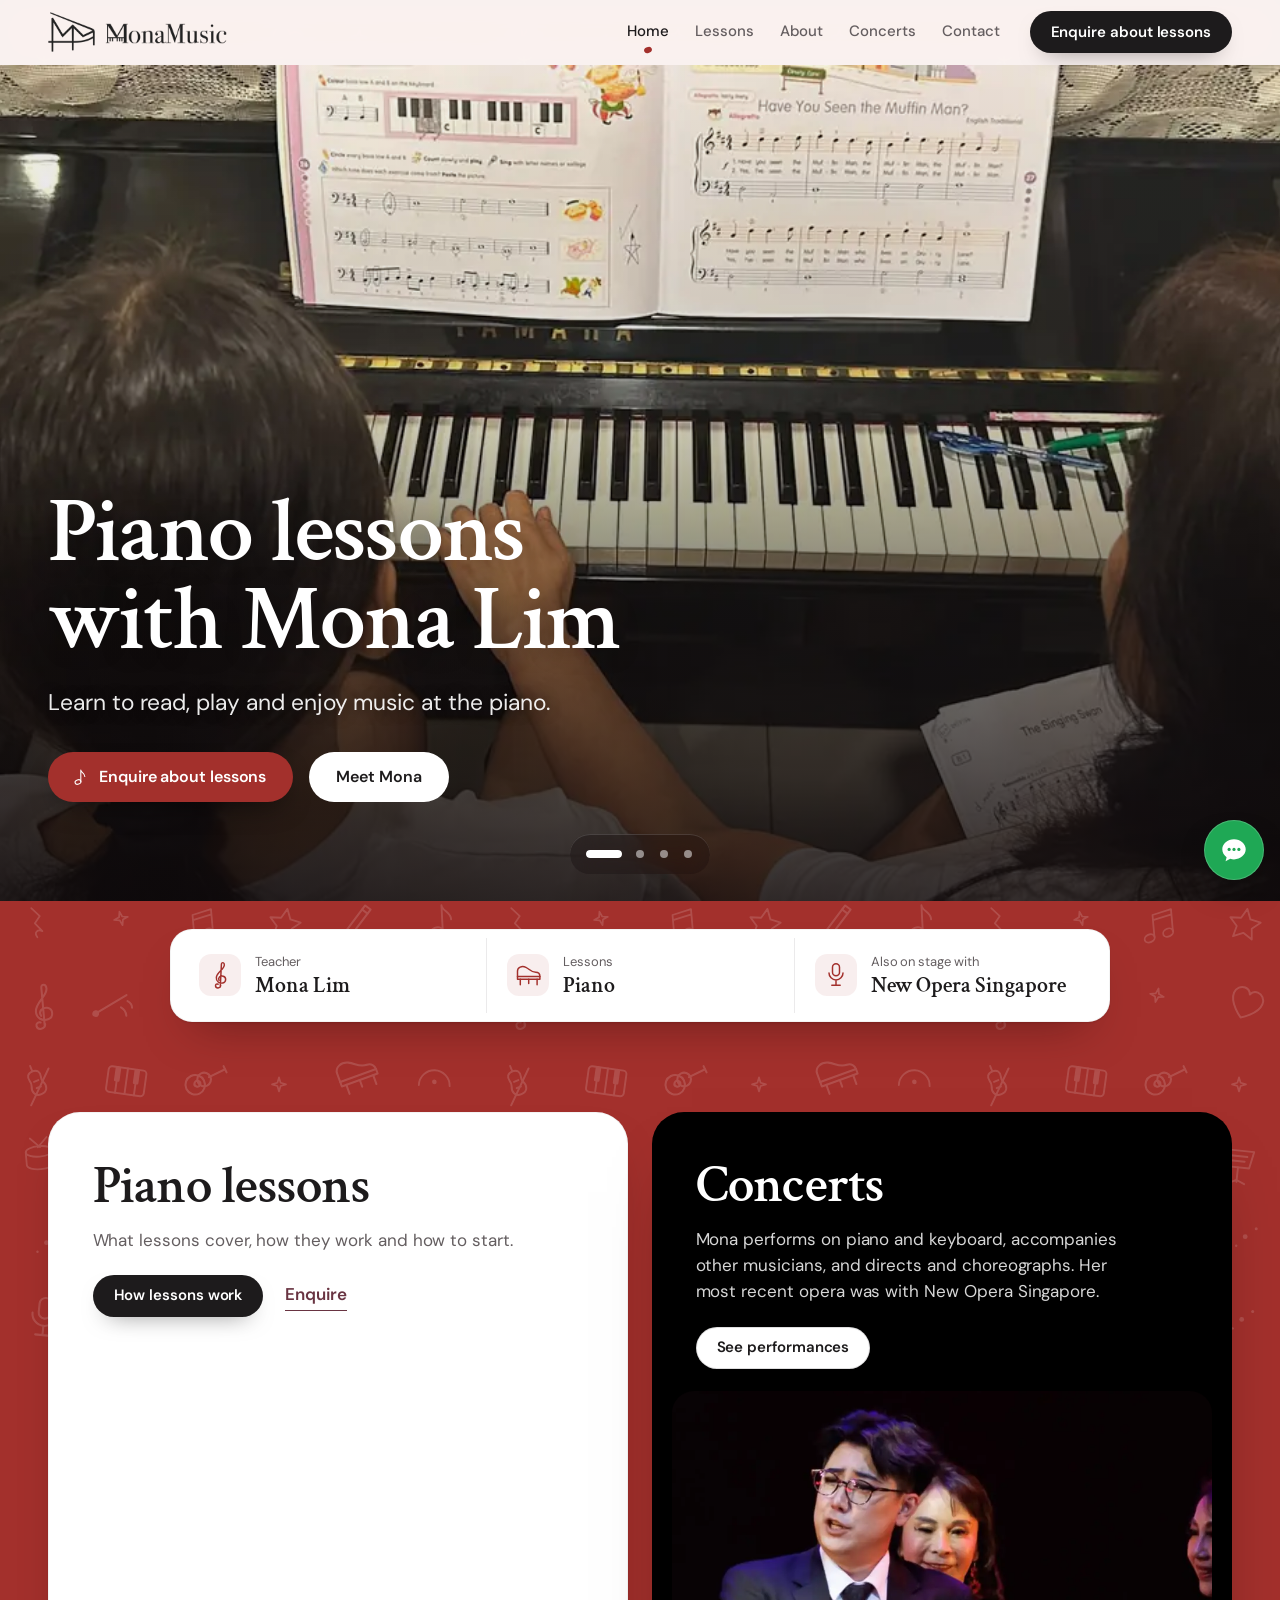
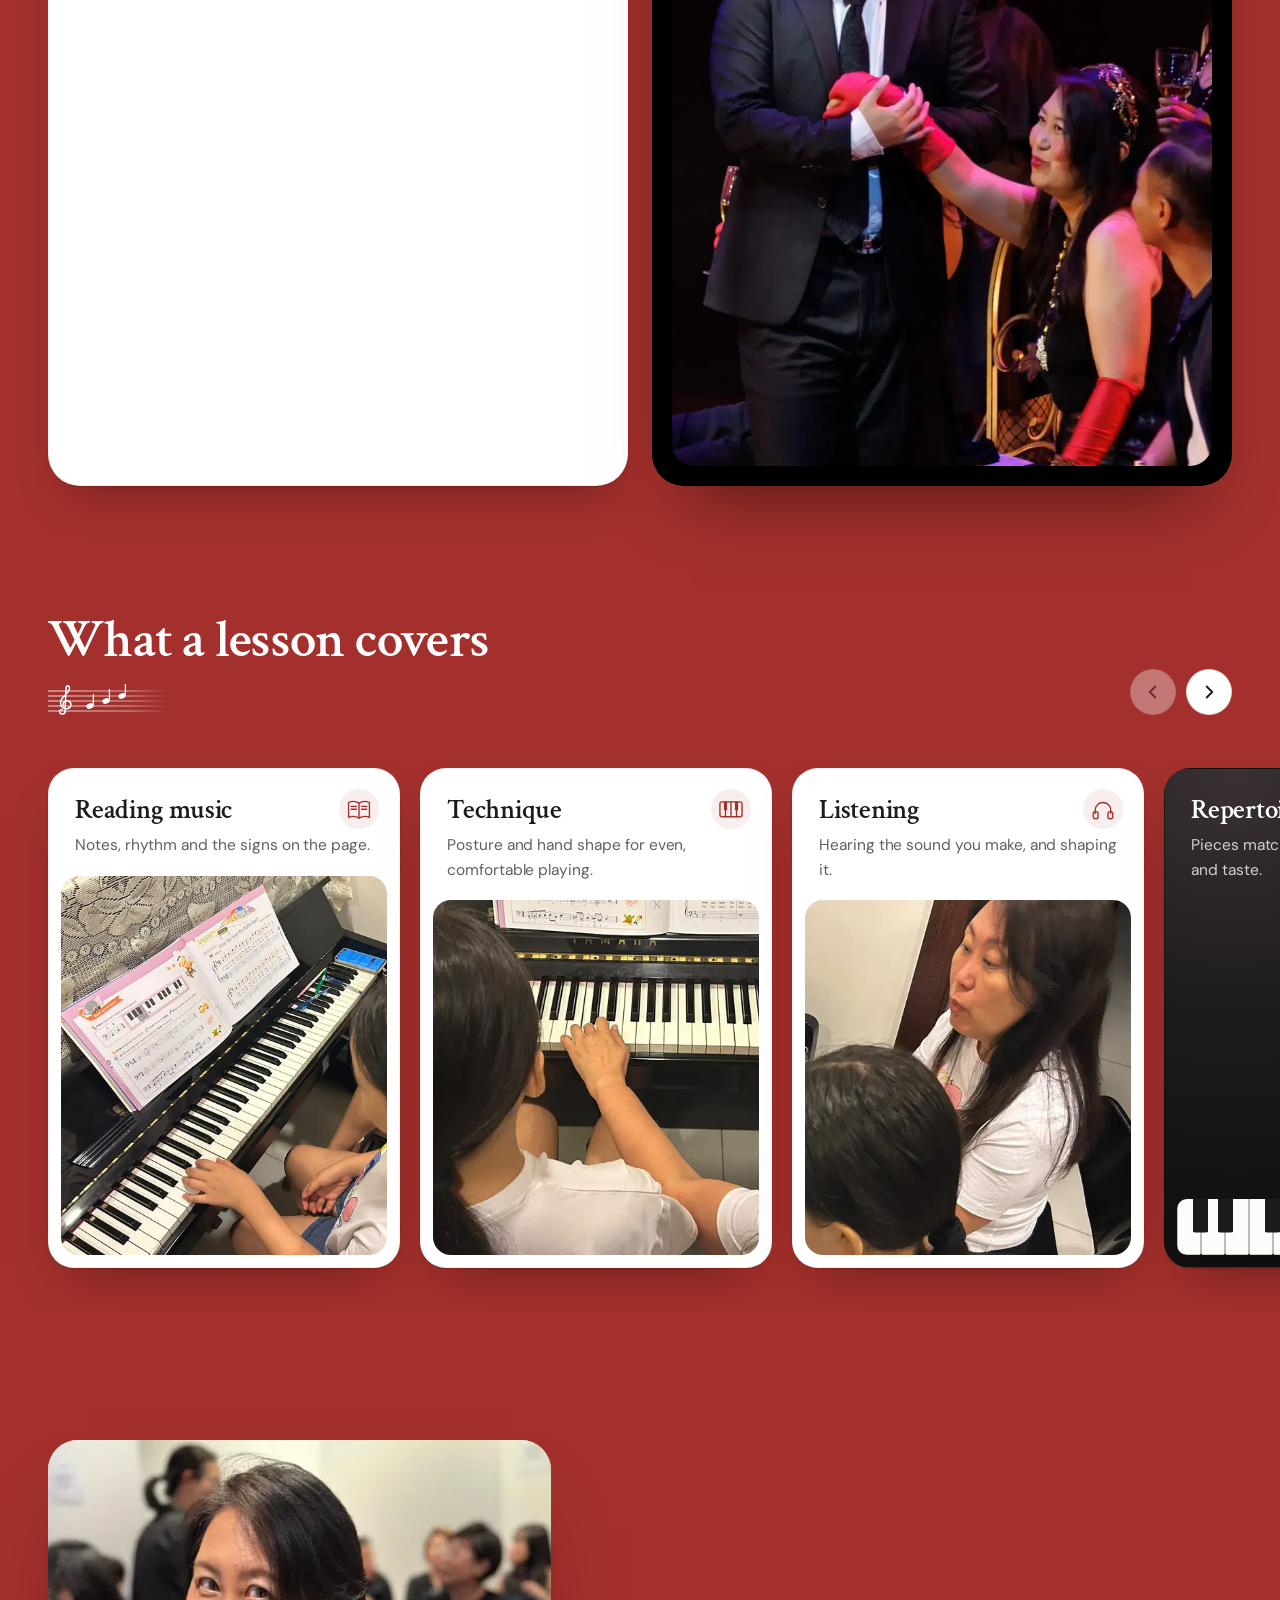
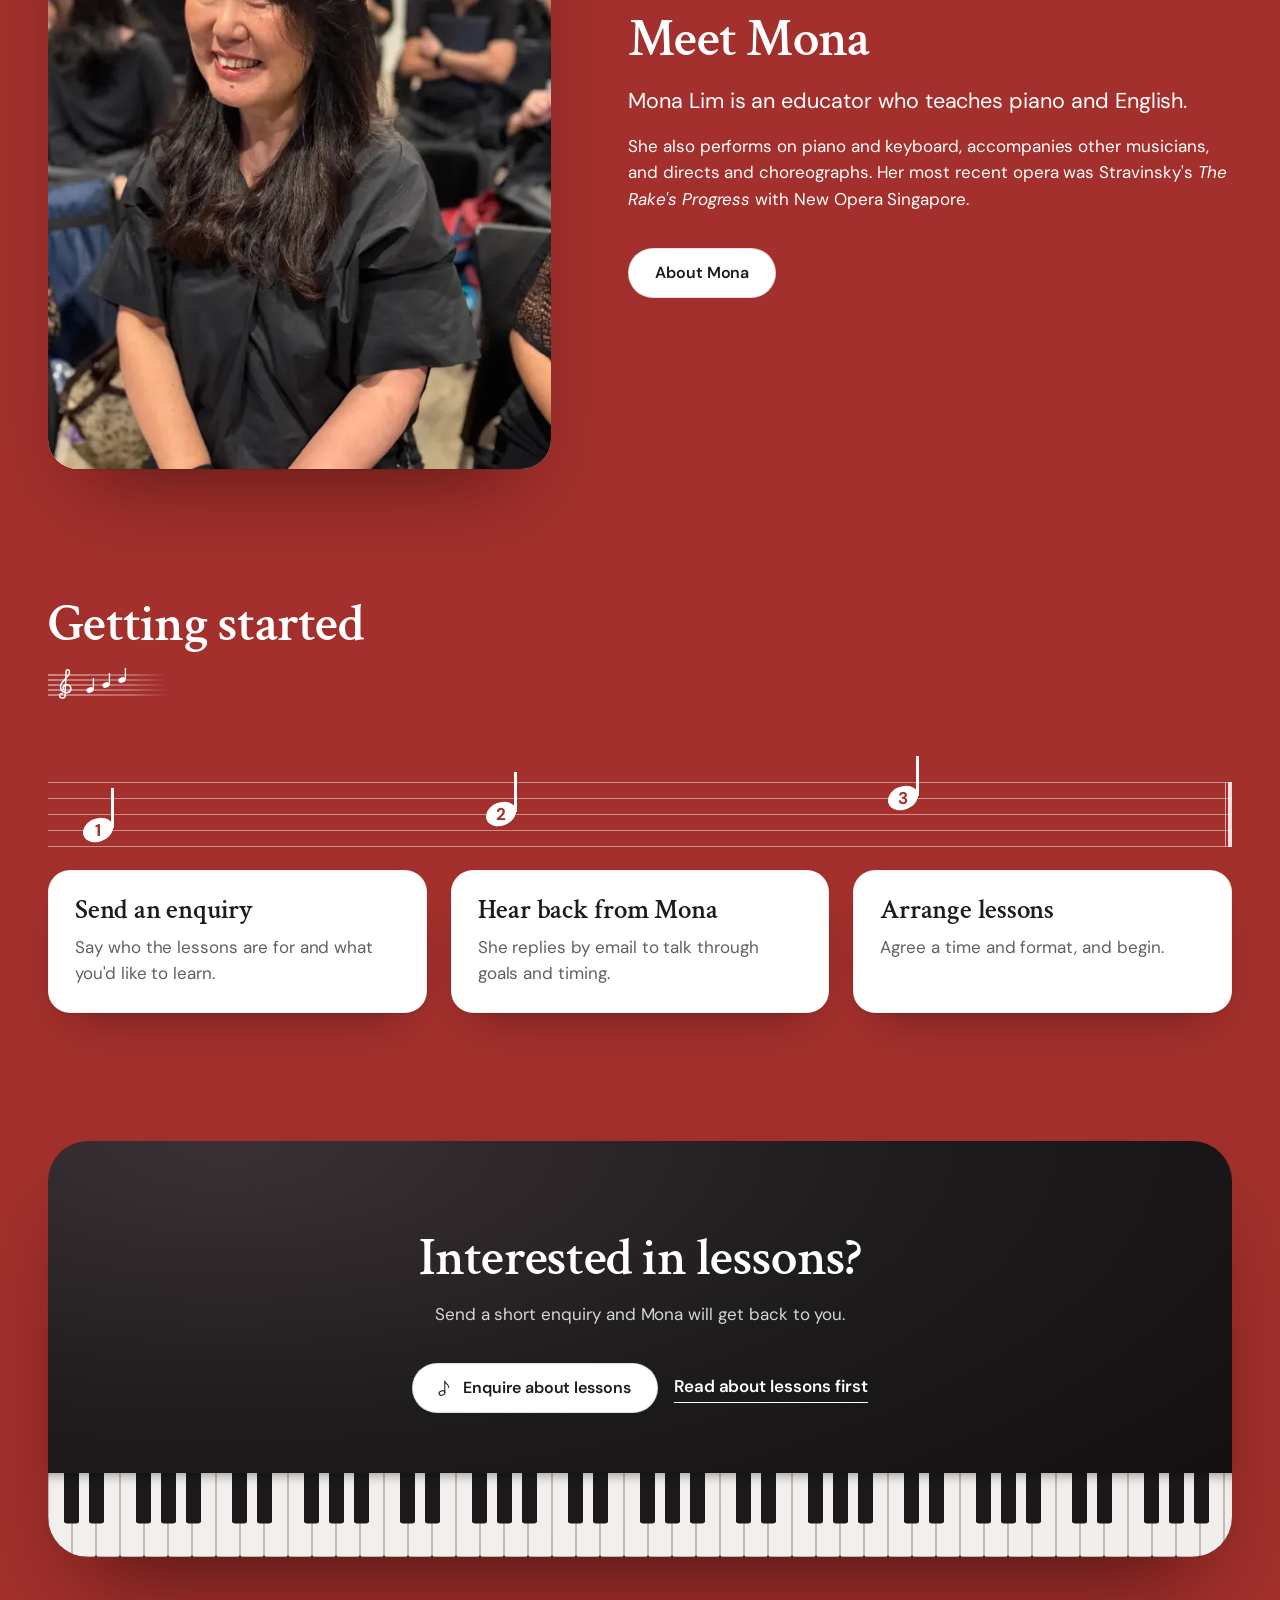
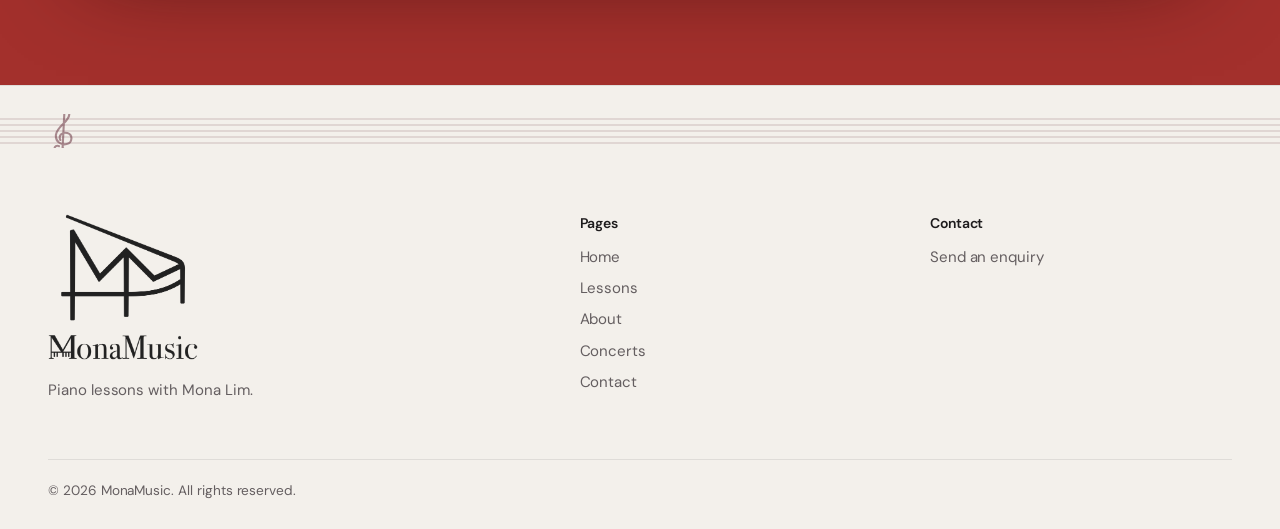
==== commit 11d883cf: "Update preview with Mona's feedback Present Mona as an educator first who teaches piano and English;" ====
--- a/index.html
+++ b/index.html
@@ -4,14 +4,14 @@
 <meta charset="utf-8">
 <meta name="viewport" content="width=device-width, initial-scale=1">
 <title>MonaMusic | Piano lessons with Mona Lim</title>
-<meta name="description" content="Piano lessons with Mona Lim, piano teacher and performer.">
+<meta name="description" content="Piano lessons with Mona Lim, educator and performer.">
 <meta name="robots" content="noindex, nofollow">
 <link rel="canonical" href="https://lyc-official.github.io/monamusic/">
 <meta name="theme-color" content="#a3302c">
 <meta property="og:type" content="website">
 <meta property="og:site_name" content="MonaMusic">
 <meta property="og:title" content="MonaMusic | Piano lessons with Mona Lim">
-<meta property="og:description" content="Piano lessons with Mona Lim, piano teacher and performer.">
+<meta property="og:description" content="Piano lessons with Mona Lim, educator and performer.">
 <meta property="og:image" content="https://lyc-official.github.io/monamusic/og-image.jpg">
 <meta property="og:url" content="https://lyc-official.github.io/monamusic/">
 <meta name="twitter:card" content="summary_large_image">
@@ -76,7 +76,7 @@
       <article class="tile tile--dark tilt" data-tilt>
         <div class="tile__text">
           <h2 class="h2">Concerts</h2>
-          <p>Mona performs as a pianist, keyboardist, organist and accompanist, and has appeared on the opera stage with New Opera Singapore.</p>
+          <p>Mona performs on piano and keyboard, accompanies other musicians, and directs and choreographs. Her most recent opera was with New Opera Singapore.</p>
           <div class="tile__links"><a class="btn btn--white btn--sm" href="concerts/">See performances</a></div>
         </div>
         <div class="tile__media"><picture><source type="image/webp" srcset="assets/img/opera-rakes-progress-560.webp 560w, assets/img/opera-rakes-progress-937.webp 937w" sizes="(min-width: 900px) 600px, 94vw"><img src="assets/img/opera-rakes-progress-937.jpg" srcset="assets/img/opera-rakes-progress-560.jpg 560w, assets/img/opera-rakes-progress-937.jpg 937w" sizes="(min-width: 900px) 600px, 94vw" width="937" height="1171" alt="A stage scene from New Opera Singapore's production of The Rake's Progress: a singer in a dark suit performs while cast members in evening wear look on." style="object-position:50% 22%" loading="lazy" decoding="async"></picture></div>
@@ -132,7 +132,7 @@
     <div class="split__media media media--portrait" data-reveal><picture><source type="image/webp" srcset="assets/img/mona-portrait-560.webp 560w, assets/img/mona-portrait-900.webp 900w, assets/img/mona-portrait-1300.webp 1300w" sizes="(min-width: 900px) 520px, 94vw"><img src="assets/img/mona-portrait-900.jpg" srcset="assets/img/mona-portrait-560.jpg 560w, assets/img/mona-portrait-900.jpg 900w, assets/img/mona-portrait-1300.jpg 1300w" sizes="(min-width: 900px) 520px, 94vw" width="1300" height="1625" alt="Portrait of Mona Lim, smiling." style="object-position:50% 30%" loading="lazy" decoding="async"></picture></div>
     <div class="split__text">
       <h2 class="h2" id="meet-h" data-reveal>Meet Mona</h2>
-      <div data-reveal style="--d:1"><p class="lead">Mona Lim teaches piano and performs as a pianist, keyboardist, organist and accompanist.</p><p>Her most recent opera production was Stravinsky's <em>The Rake's Progress</em> with New Opera Singapore.</p></div>
+      <div data-reveal style="--d:1"><p class="lead">Mona Lim is an educator who teaches piano and English.</p><p>She also performs on piano and keyboard, accompanies other musicians, and directs and choreographs. Her most recent opera was Stravinsky's <em>The Rake's Progress</em> with New Opera Singapore.</p></div>
       <div class="actions" data-reveal style="--d:2"><a class="btn btn--white" href="about/">About Mona</a></div>
     </div>
   </div>
--- a/assets/css/site.css
+++ b/assets/css/site.css
@@ -439,6 +439,9 @@
   background: var(--stage); color: #eee8e3; border-radius: clamp(24px, 3vw, 36px);
   box-shadow: 0 50px 90px -50px rgba(0, 0, 0, 0.7);
 }
+.event--text { grid-template-columns: minmax(0, 1fr); }
+.event--text .event__body > * { max-width: 680px; }
+.events__note { margin-top: 18px; }
 .event__media { min-height: 420px; }
 .event__media picture, .event__media img { width: 100%; height: 100%; }
 .event__media img { object-fit: cover; }
@@ -829,6 +832,7 @@
   .page-head--split .split__media { order: -1; }
   .media--wide { aspect-ratio: 16 / 10; }
   .event__media { min-height: 0; aspect-ratio: 4 / 4.2; }
+  .event__body { padding-bottom: 96px; } /* staff ornament sits below the text */
   .site-footer__inner { grid-template-columns: minmax(0, 1fr) minmax(0, 1fr); }
   .site-footer__brand { grid-column: 1 / -1; }
 }
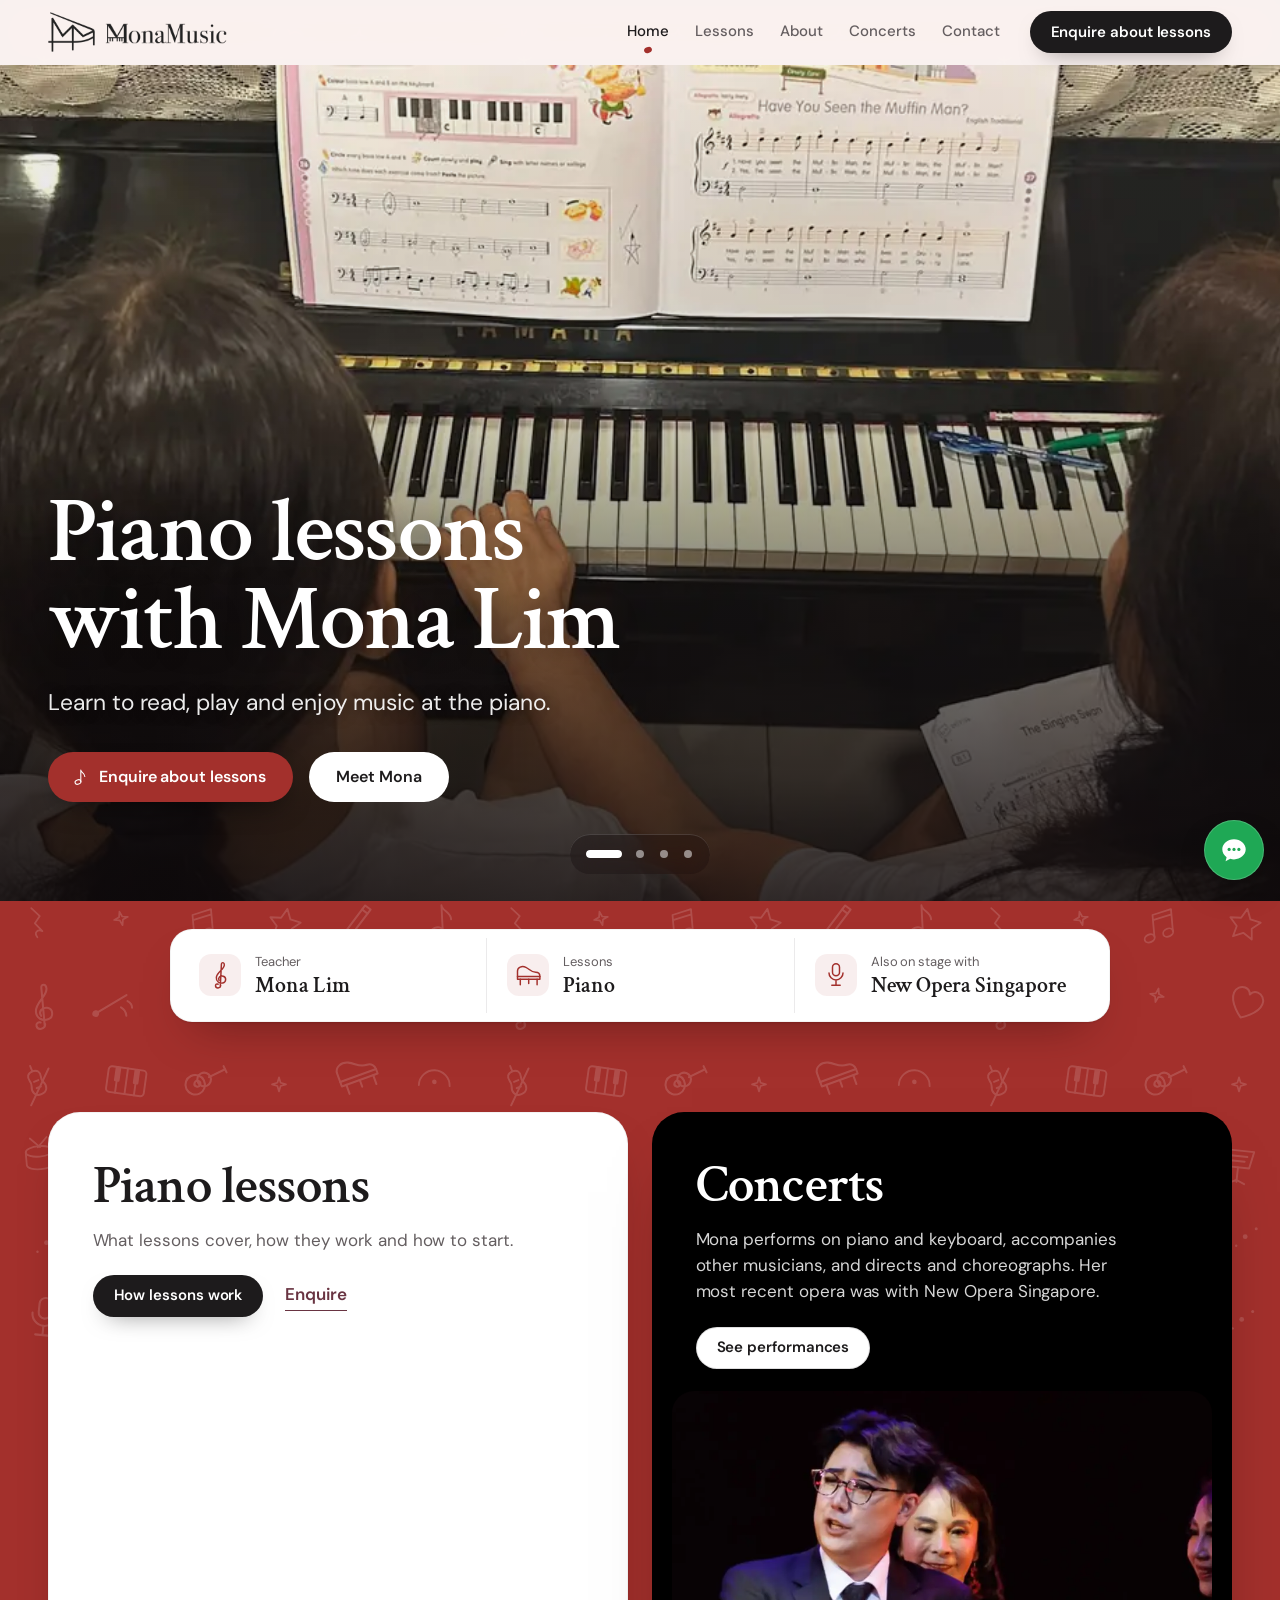
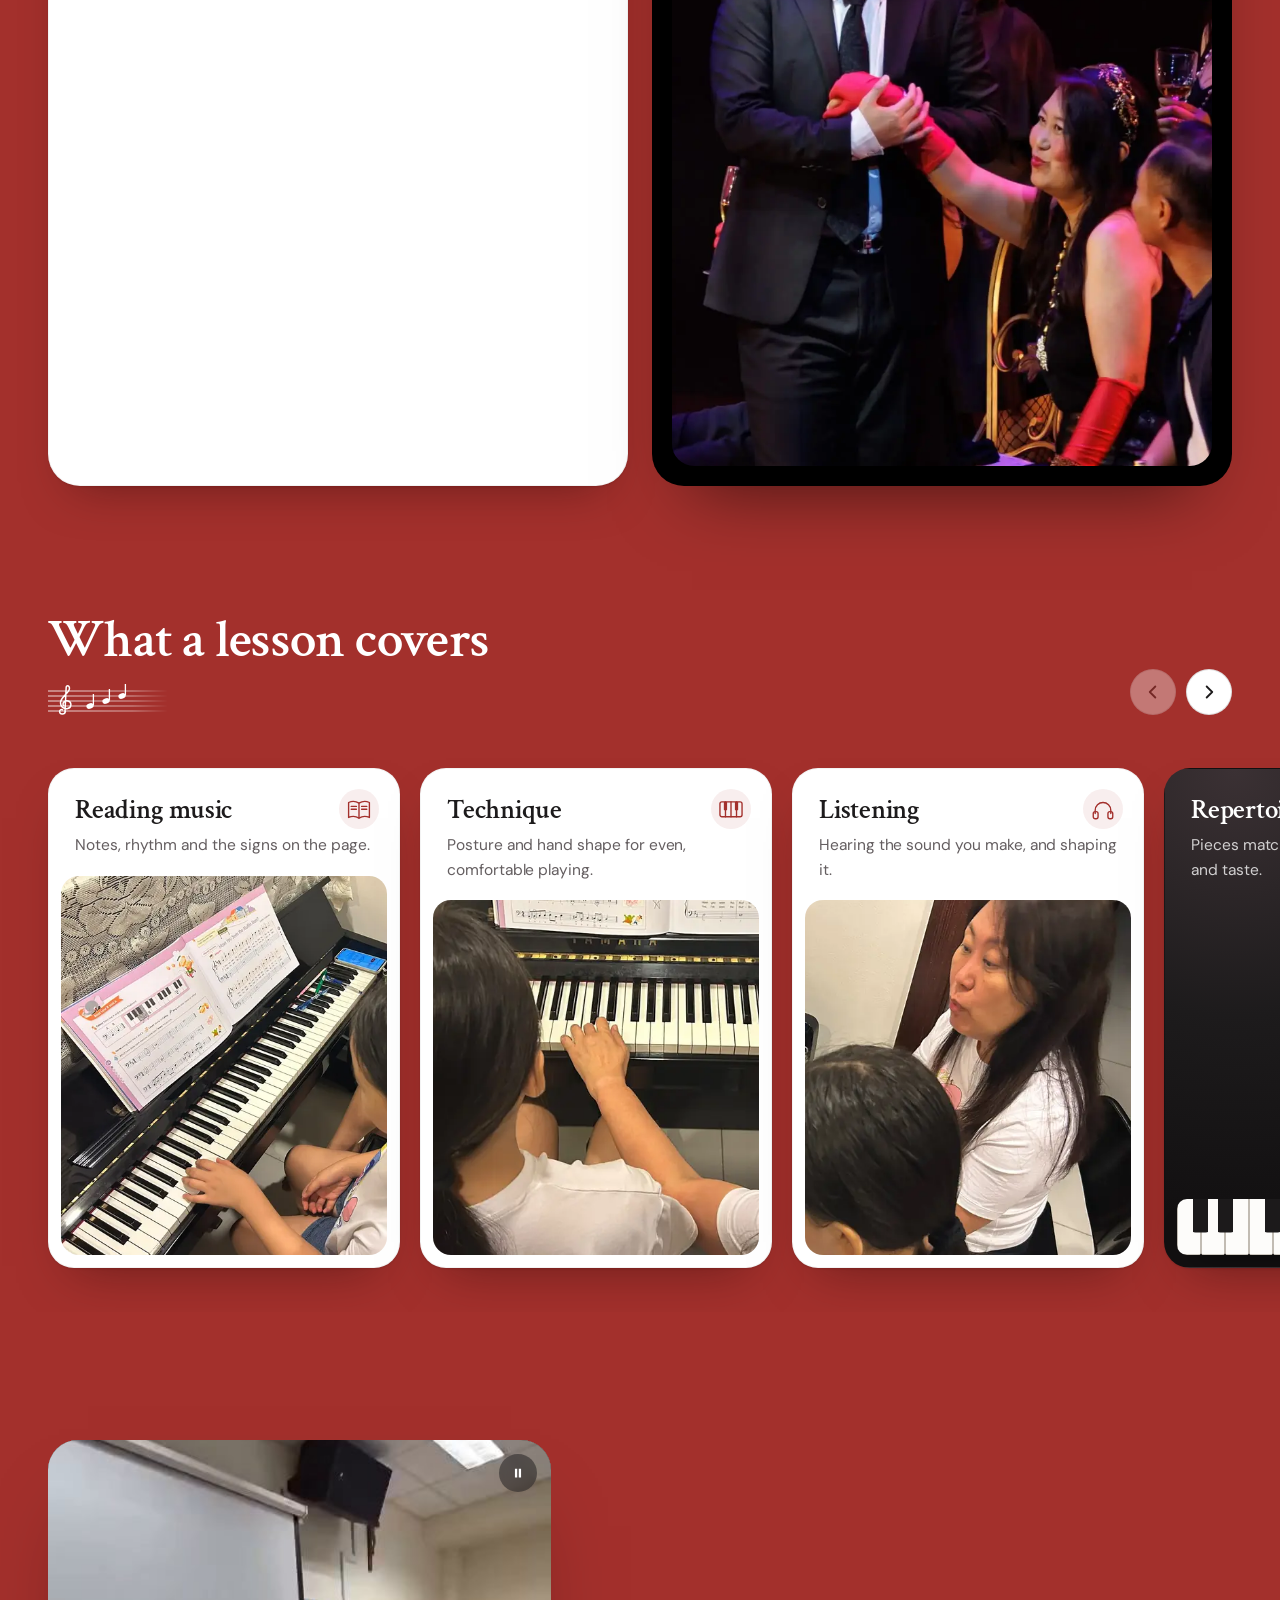
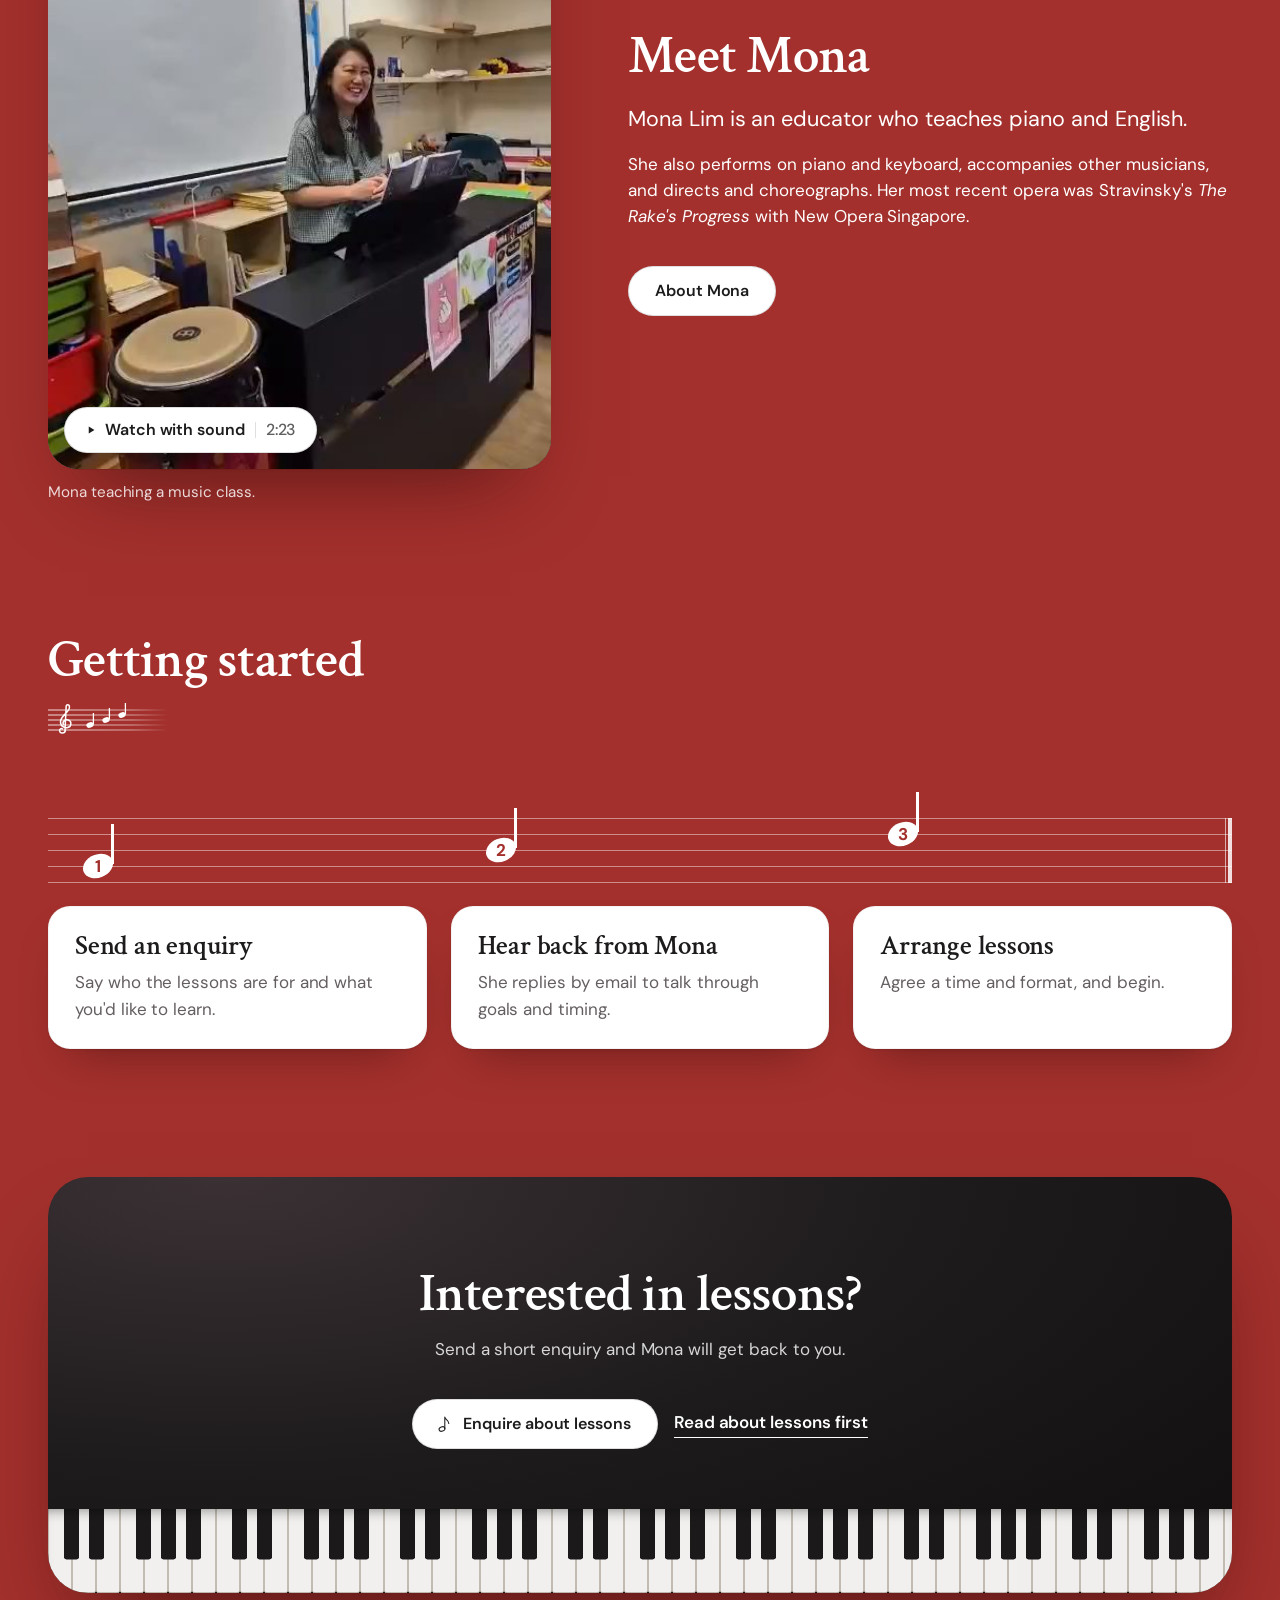
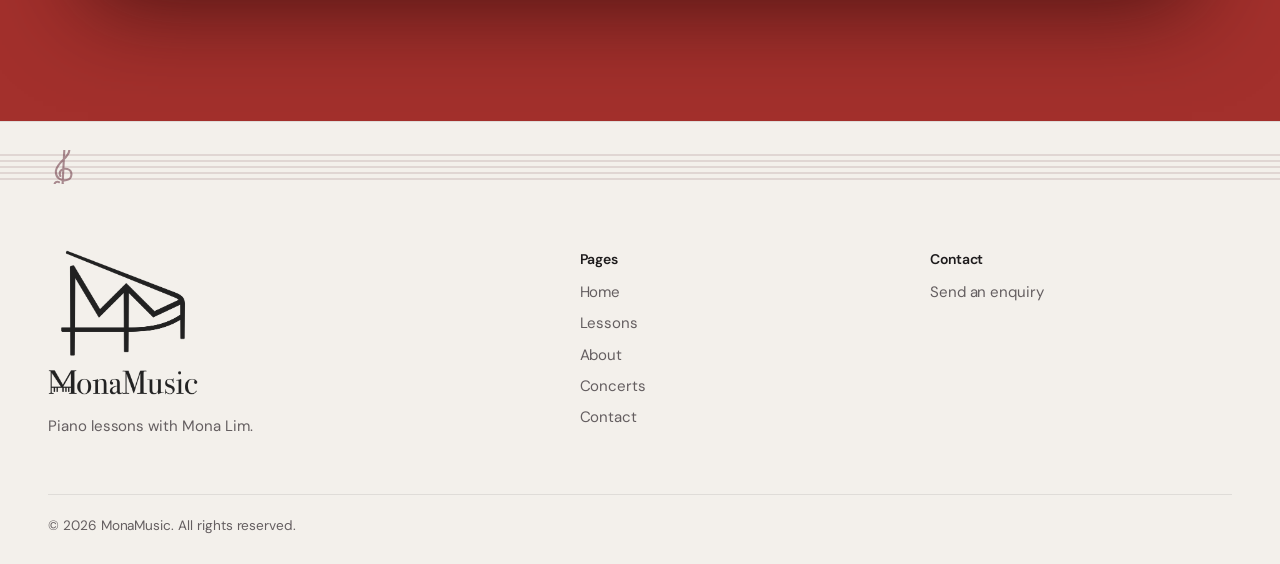
==== commit 7fcd12f7: "Add Mona's teaching video to Meet Mona Home page: an 8-second silent loop plays while the section is" ====
--- a/index.html
+++ b/index.html
@@ -129,7 +129,16 @@
 </section>
 <section class="section" aria-labelledby="meet-h">
   <div class="wrap split">
-    <div class="split__media media media--portrait" data-reveal><picture><source type="image/webp" srcset="assets/img/mona-portrait-560.webp 560w, assets/img/mona-portrait-900.webp 900w, assets/img/mona-portrait-1300.webp 1300w" sizes="(min-width: 900px) 520px, 94vw"><img src="assets/img/mona-portrait-900.jpg" srcset="assets/img/mona-portrait-560.jpg 560w, assets/img/mona-portrait-900.jpg 900w, assets/img/mona-portrait-1300.jpg 1300w" sizes="(min-width: 900px) 520px, 94vw" width="1300" height="1625" alt="Portrait of Mona Lim, smiling." style="object-position:50% 30%" loading="lazy" decoding="async"></picture></div>
+    <div class="split__media" data-reveal><figure class="vid-figure">
+  <div class="vid media media--portrait" data-video data-src="assets/video/mona-teaching.mp4" data-preview="assets/video/mona-teaching-preview.mp4">
+    <video class="vid__el" controls preload="none" playsinline poster="assets/video/mona-teaching-poster.jpg" width="478" height="850" aria-label="Video: Mona teaching a music class at the piano" style="object-position:50% 42%">
+      <source src="assets/video/mona-teaching.mp4" type="video/mp4">
+    </video>
+    <button class="btn btn--white vid__play" type="button" data-video-play hidden><svg class="vid__icon" viewBox="0 0 16 16" aria-hidden="true"><path d="M5 3.2v9.6l7.6-4.8z"/></svg>Watch with sound<span class="vid__time">2:23</span></button>
+    <button class="vid__toggle" type="button" data-video-toggle aria-label="Pause the silent preview" hidden><svg class="vid__pause" viewBox="0 0 16 16" aria-hidden="true"><path d="M4.5 3h2.6v10H4.5zM8.9 3h2.6v10H8.9z"/></svg><svg class="vid__resume" viewBox="0 0 16 16" aria-hidden="true"><path d="M5 3.2v9.6l7.6-4.8z"/></svg></button>
+  </div>
+  <figcaption class="vid-figure__cap">Mona teaching a music class.</figcaption>
+</figure></div>
     <div class="split__text">
       <h2 class="h2" id="meet-h" data-reveal>Meet Mona</h2>
       <div data-reveal style="--d:1"><p class="lead">Mona Lim is an educator who teaches piano and English.</p><p>She also performs on piano and keyboard, accompanies other musicians, and directs and choreographs. Her most recent opera was Stravinsky's <em>The Rake's Progress</em> with New Opera Singapore.</p></div>
--- a/assets/css/site.css
+++ b/assets/css/site.css
@@ -189,6 +189,27 @@
 .media--wide { aspect-ratio: 21 / 9; }
 .media--portrait { aspect-ratio: 4 / 5; }
 
+/* Video in a media frame (home, Meet Mona): silent loop, then full clip. */
+.vid-figure { margin: 0; }
+.vid { position: relative; }
+.vid [hidden] { display: none !important; }
+.vid__el { display: block; width: 100%; height: 100%; object-fit: cover; background: var(--dark); }
+.vid__play { position: absolute; left: 16px; bottom: 16px; z-index: 1; min-height: 46px; padding: 0 20px; }
+.vid__icon { width: 12px; height: 12px; fill: currentColor; flex: none; }
+.vid__time { margin-left: 2px; padding-left: 10px; border-left: 1px solid rgba(29, 27, 28, 0.2); font-weight: 500; opacity: 0.7; font-variant-numeric: tabular-nums; }
+.vid__toggle {
+  position: absolute; top: 14px; right: 14px; z-index: 1;
+  display: grid; place-items: center; width: 38px; height: 38px; padding: 0;
+  border: 0; border-radius: 50%; color: #fff; background: rgba(29, 27, 28, 0.5);
+  cursor: pointer; -webkit-backdrop-filter: blur(6px); backdrop-filter: blur(6px); transition: background 0.2s;
+}
+.vid__toggle:hover { background: rgba(29, 27, 28, 0.72); }
+.vid__toggle:focus-visible { outline: 2px solid #fff; outline-offset: 2px; }
+.vid__toggle svg { width: 14px; height: 14px; fill: currentColor; }
+.vid__toggle .vid__resume, .vid.is-paused .vid__toggle .vid__pause { display: none; }
+.vid.is-paused .vid__toggle .vid__resume { display: block; }
+.vid-figure__cap { margin-top: 12px; font-size: 0.95rem; opacity: 0.82; }
+
 .tilt {
   position: relative; transform-style: preserve-3d;
   transform: perspective(1100px) rotateX(var(--rx, 0deg)) rotateY(var(--ry, 0deg)) translate3d(0, var(--lift, 0px), 0);
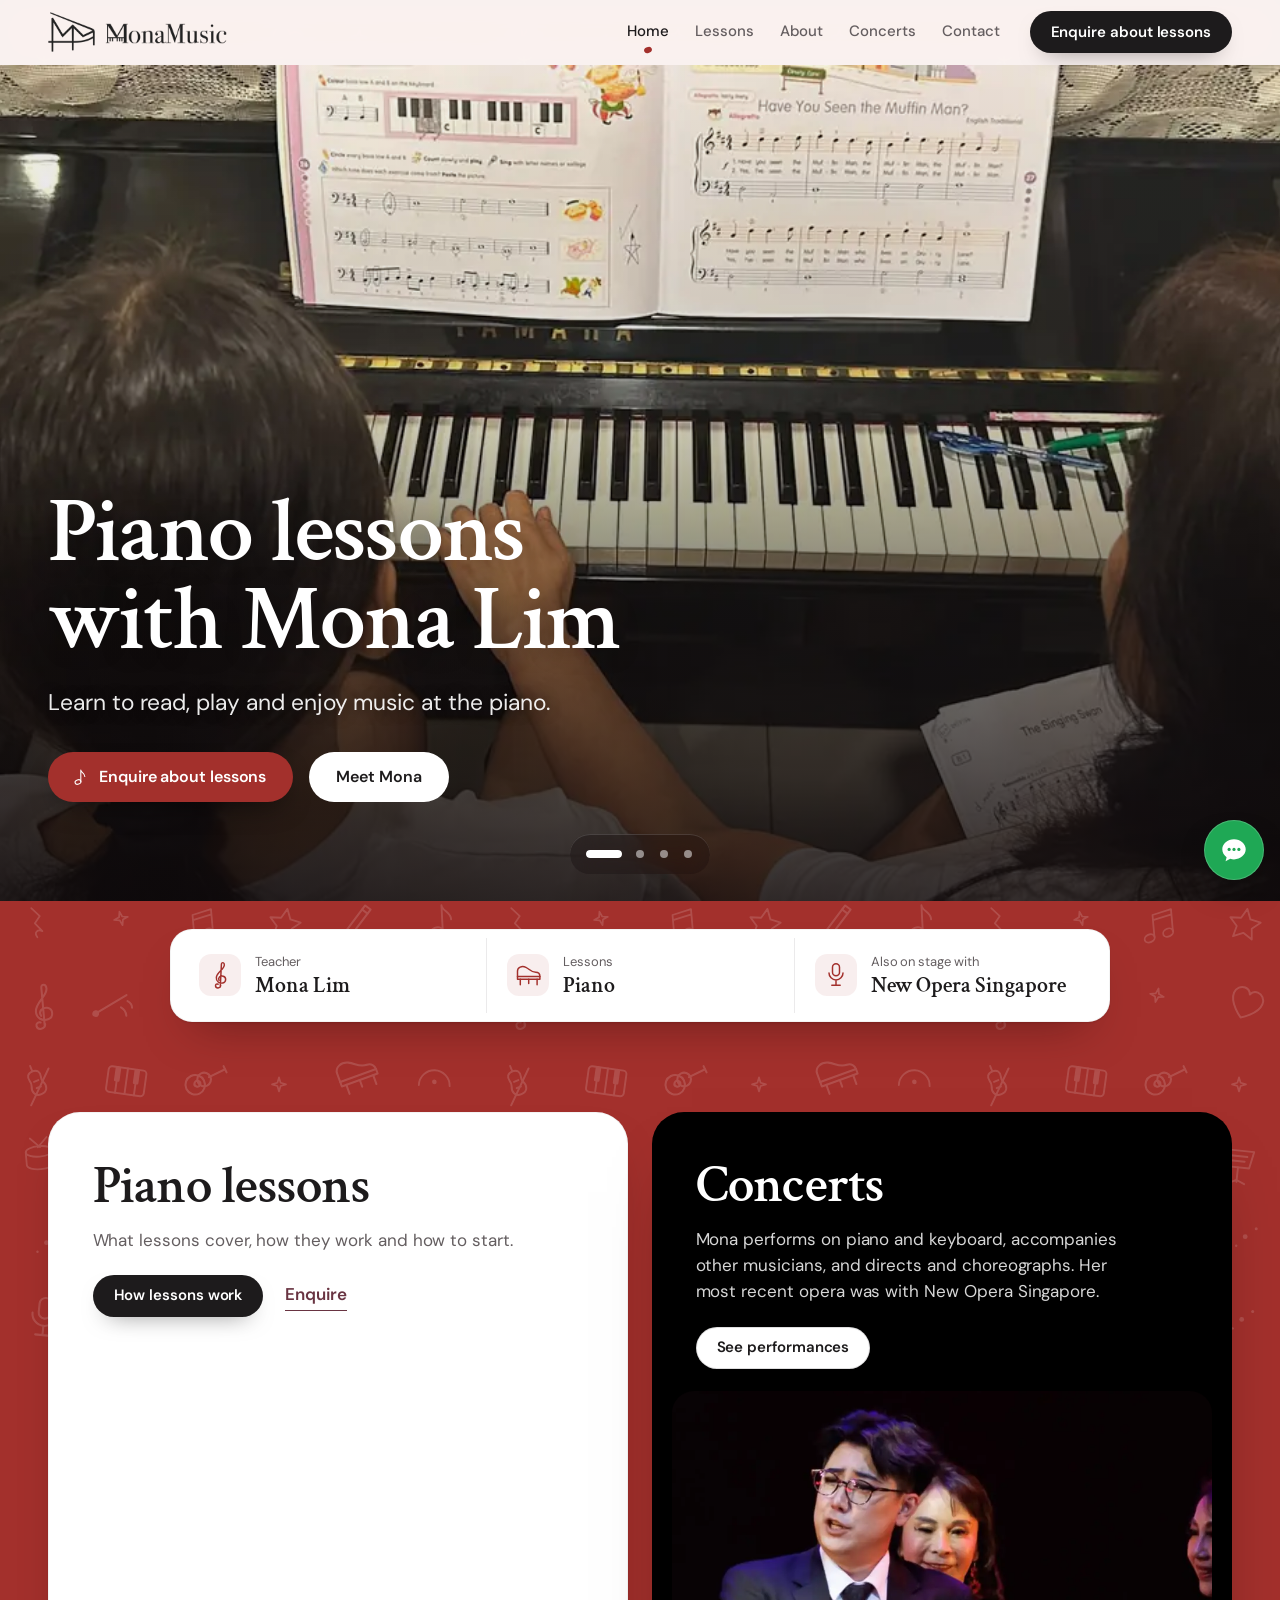
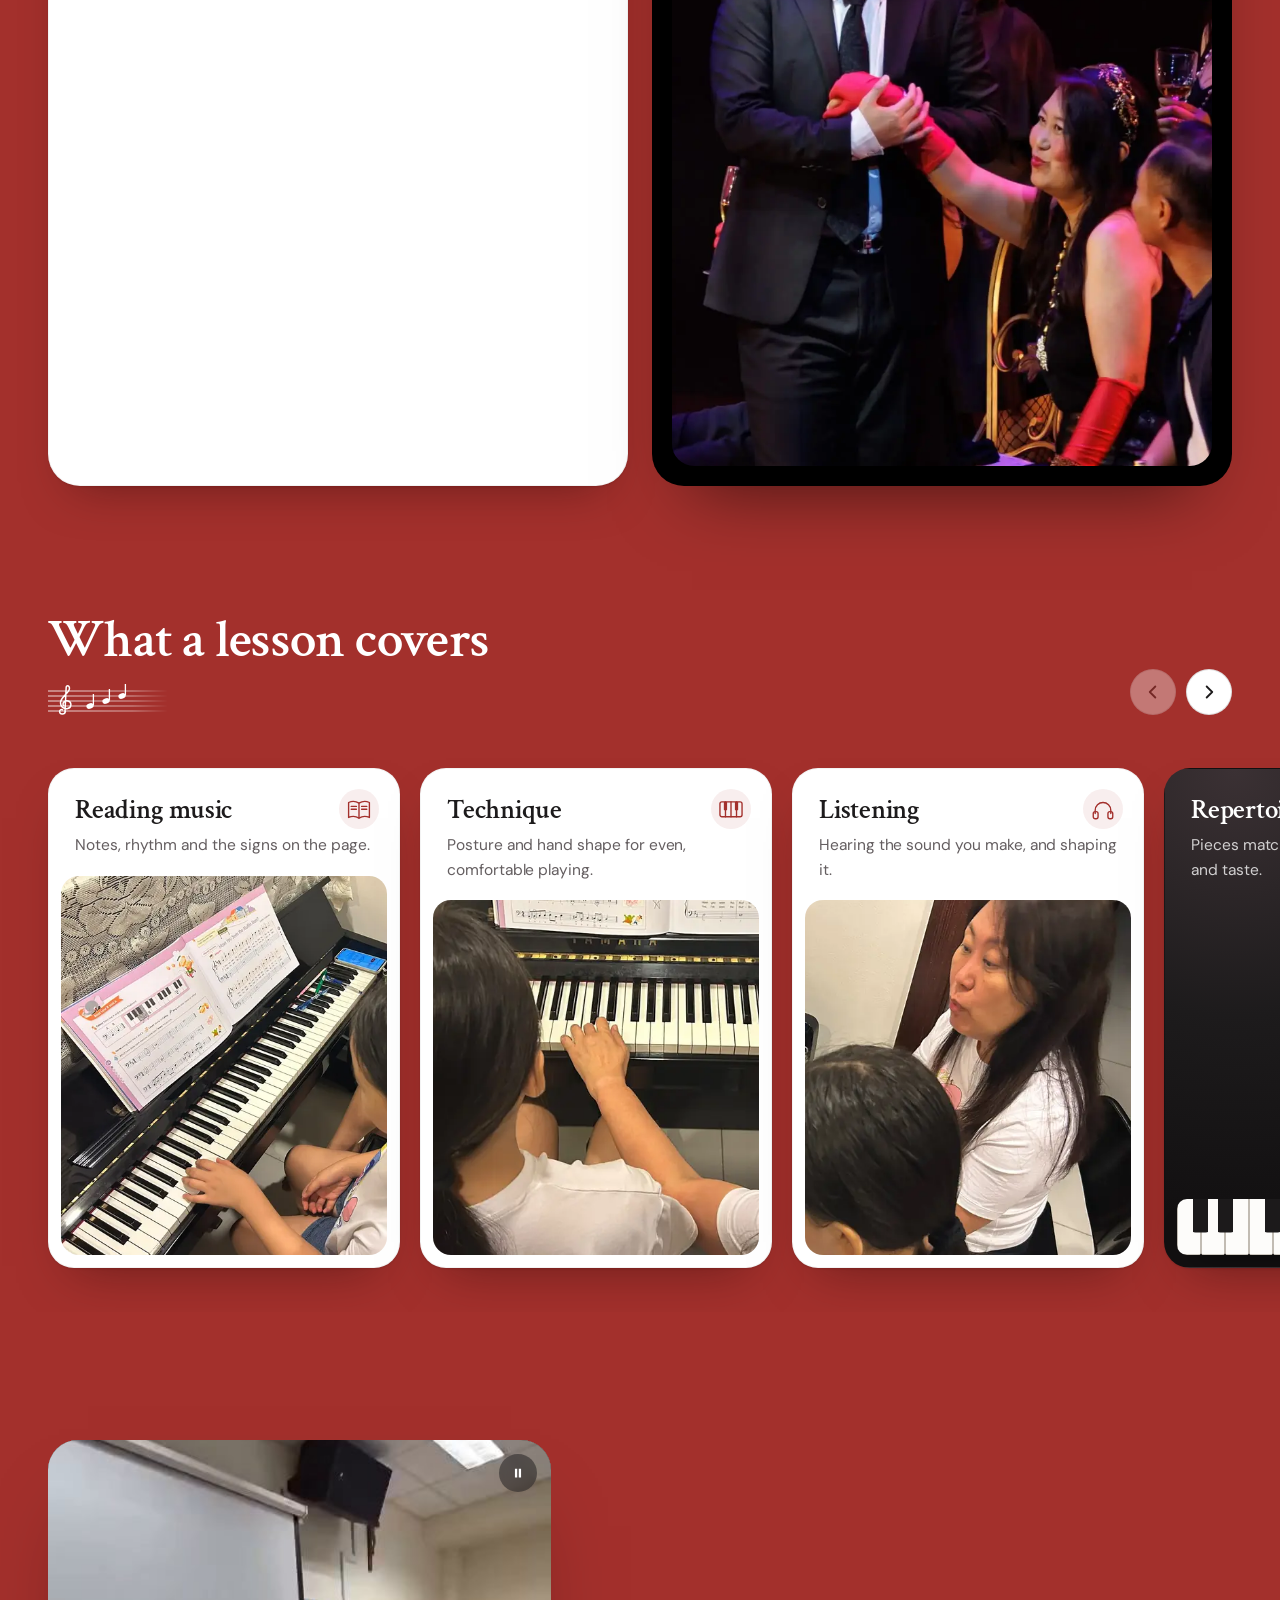
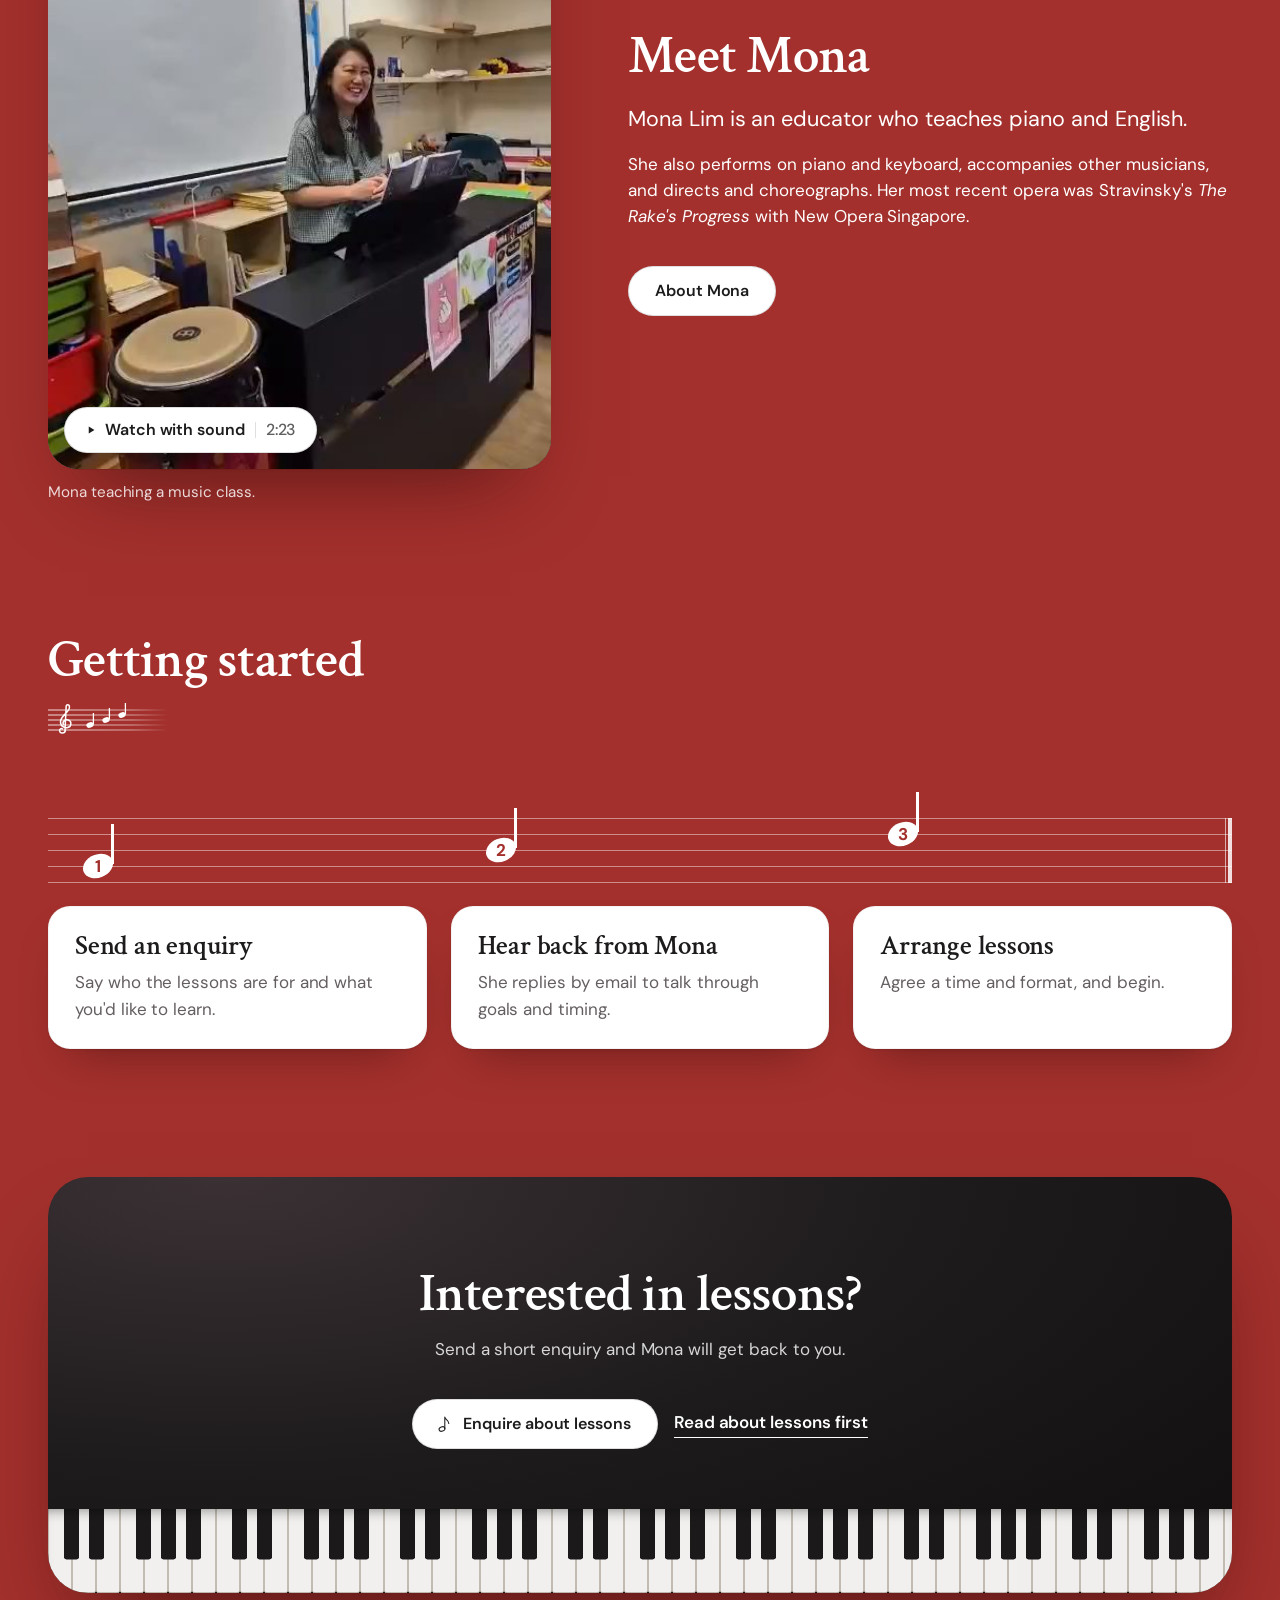
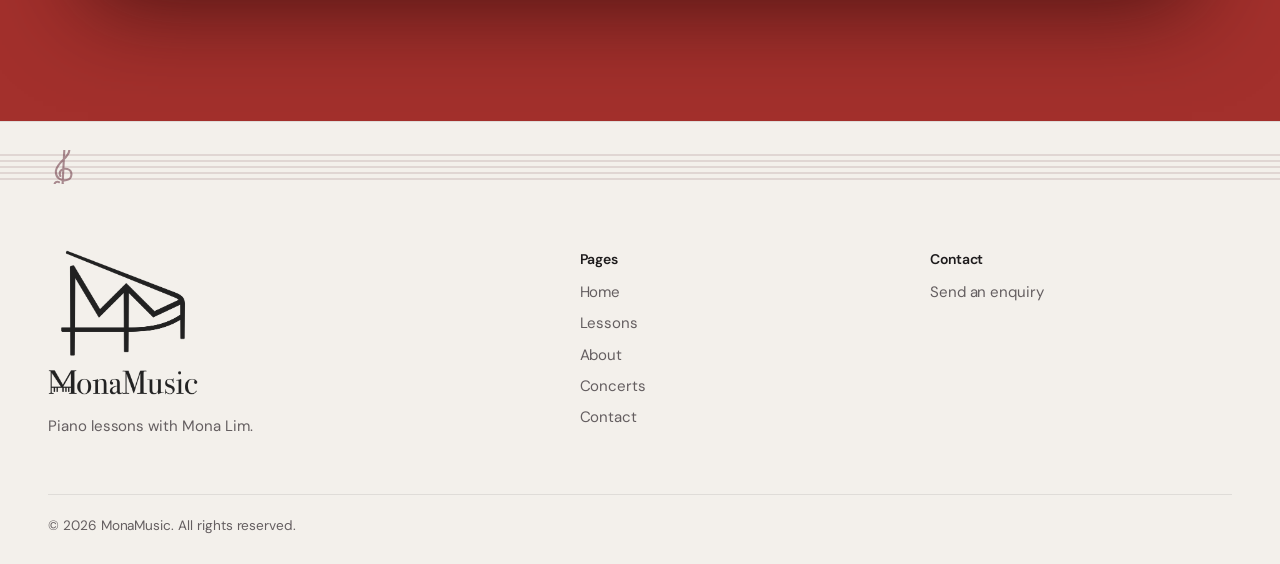
==== commit c290fd69: "Label the video button for screen readers Co-Authored-By: Claude Opus 5.5 <noreply@anthropic.com> Cl" ====
--- a/index.html
+++ b/index.html
@@ -134,7 +134,7 @@
     <video class="vid__el" controls preload="none" playsinline poster="assets/video/mona-teaching-poster.jpg" width="478" height="850" aria-label="Video: Mona teaching a music class at the piano" style="object-position:50% 42%">
       <source src="assets/video/mona-teaching.mp4" type="video/mp4">
     </video>
-    <button class="btn btn--white vid__play" type="button" data-video-play hidden><svg class="vid__icon" viewBox="0 0 16 16" aria-hidden="true"><path d="M5 3.2v9.6l7.6-4.8z"/></svg>Watch with sound<span class="vid__time">2:23</span></button>
+    <button class="btn btn--white vid__play" type="button" data-video-play aria-label="Watch with sound (2:23)" hidden><svg class="vid__icon" viewBox="0 0 16 16" aria-hidden="true"><path d="M5 3.2v9.6l7.6-4.8z"/></svg>Watch with sound<span class="vid__time">2:23</span></button>
     <button class="vid__toggle" type="button" data-video-toggle aria-label="Pause the silent preview" hidden><svg class="vid__pause" viewBox="0 0 16 16" aria-hidden="true"><path d="M4.5 3h2.6v10H4.5zM8.9 3h2.6v10H8.9z"/></svg><svg class="vid__resume" viewBox="0 0 16 16" aria-hidden="true"><path d="M5 3.2v9.6l7.6-4.8z"/></svg></button>
   </div>
   <figcaption class="vid-figure__cap">Mona teaching a music class.</figcaption>
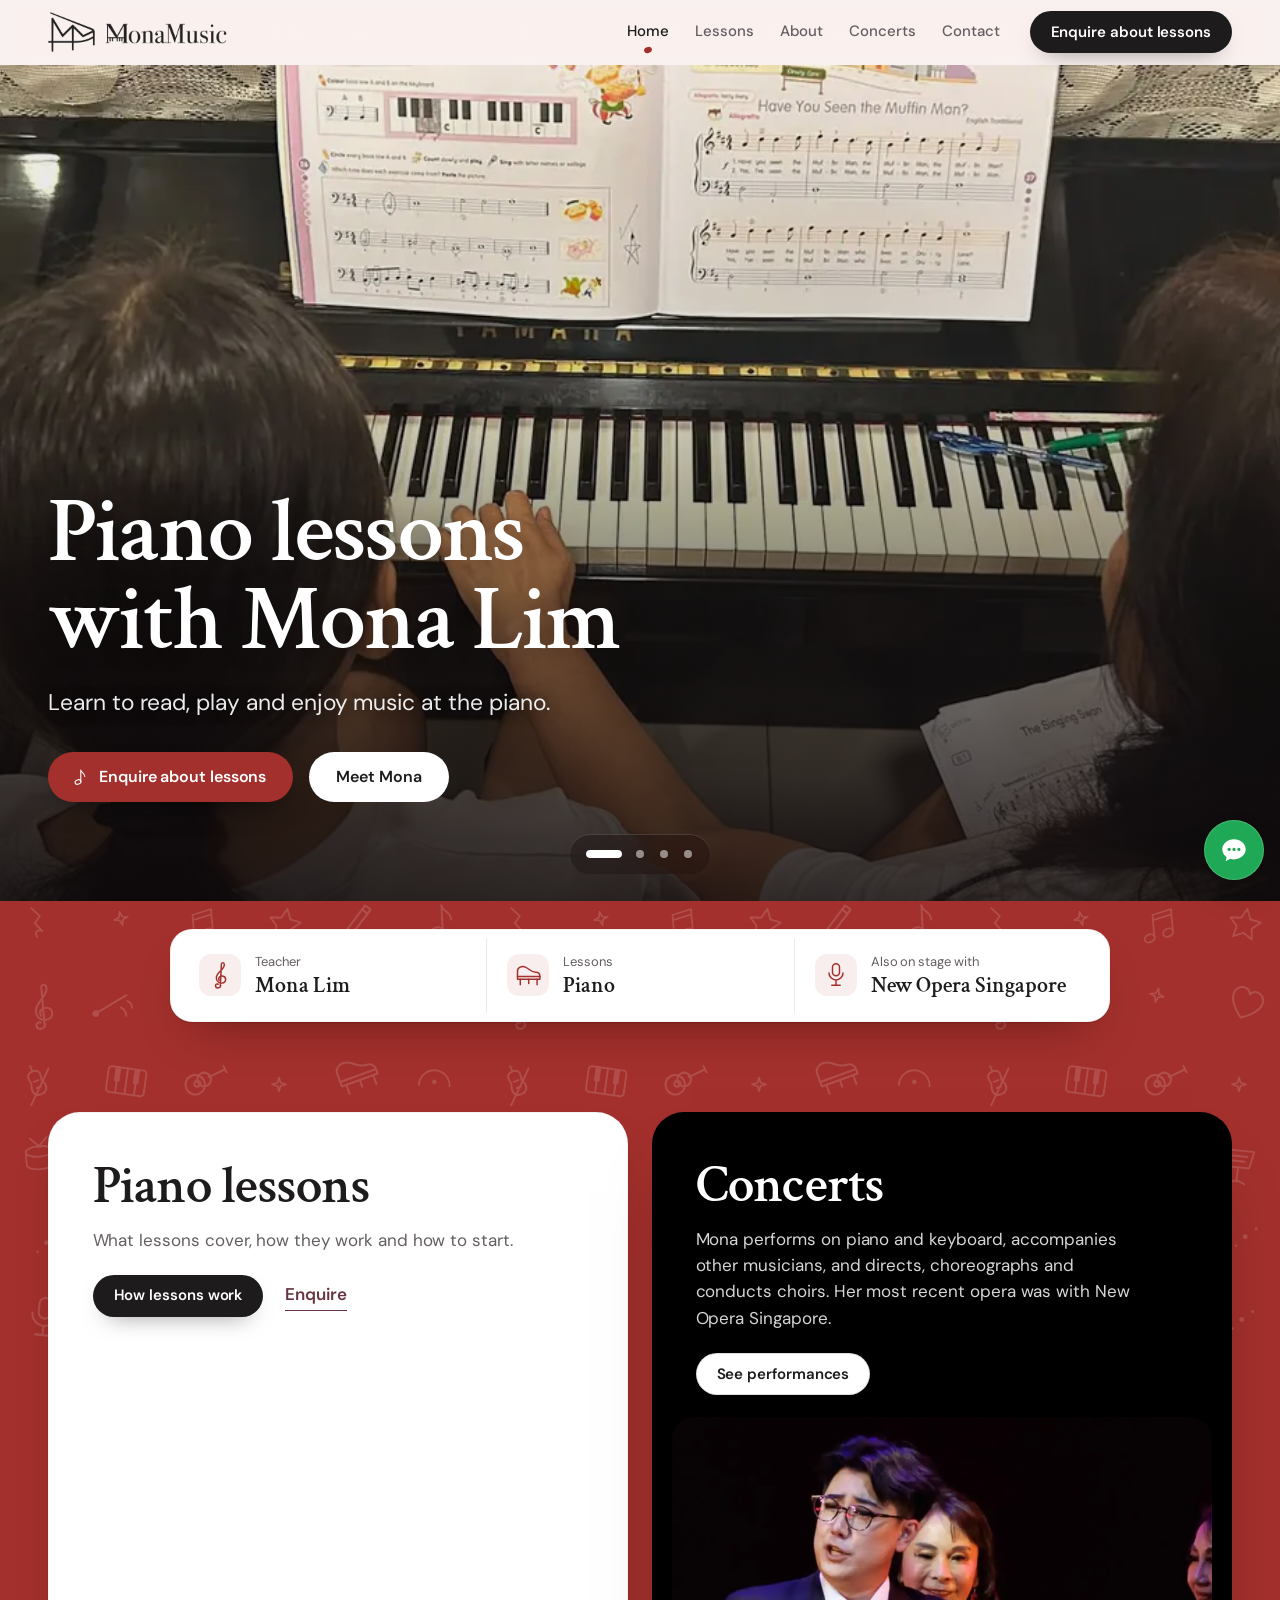
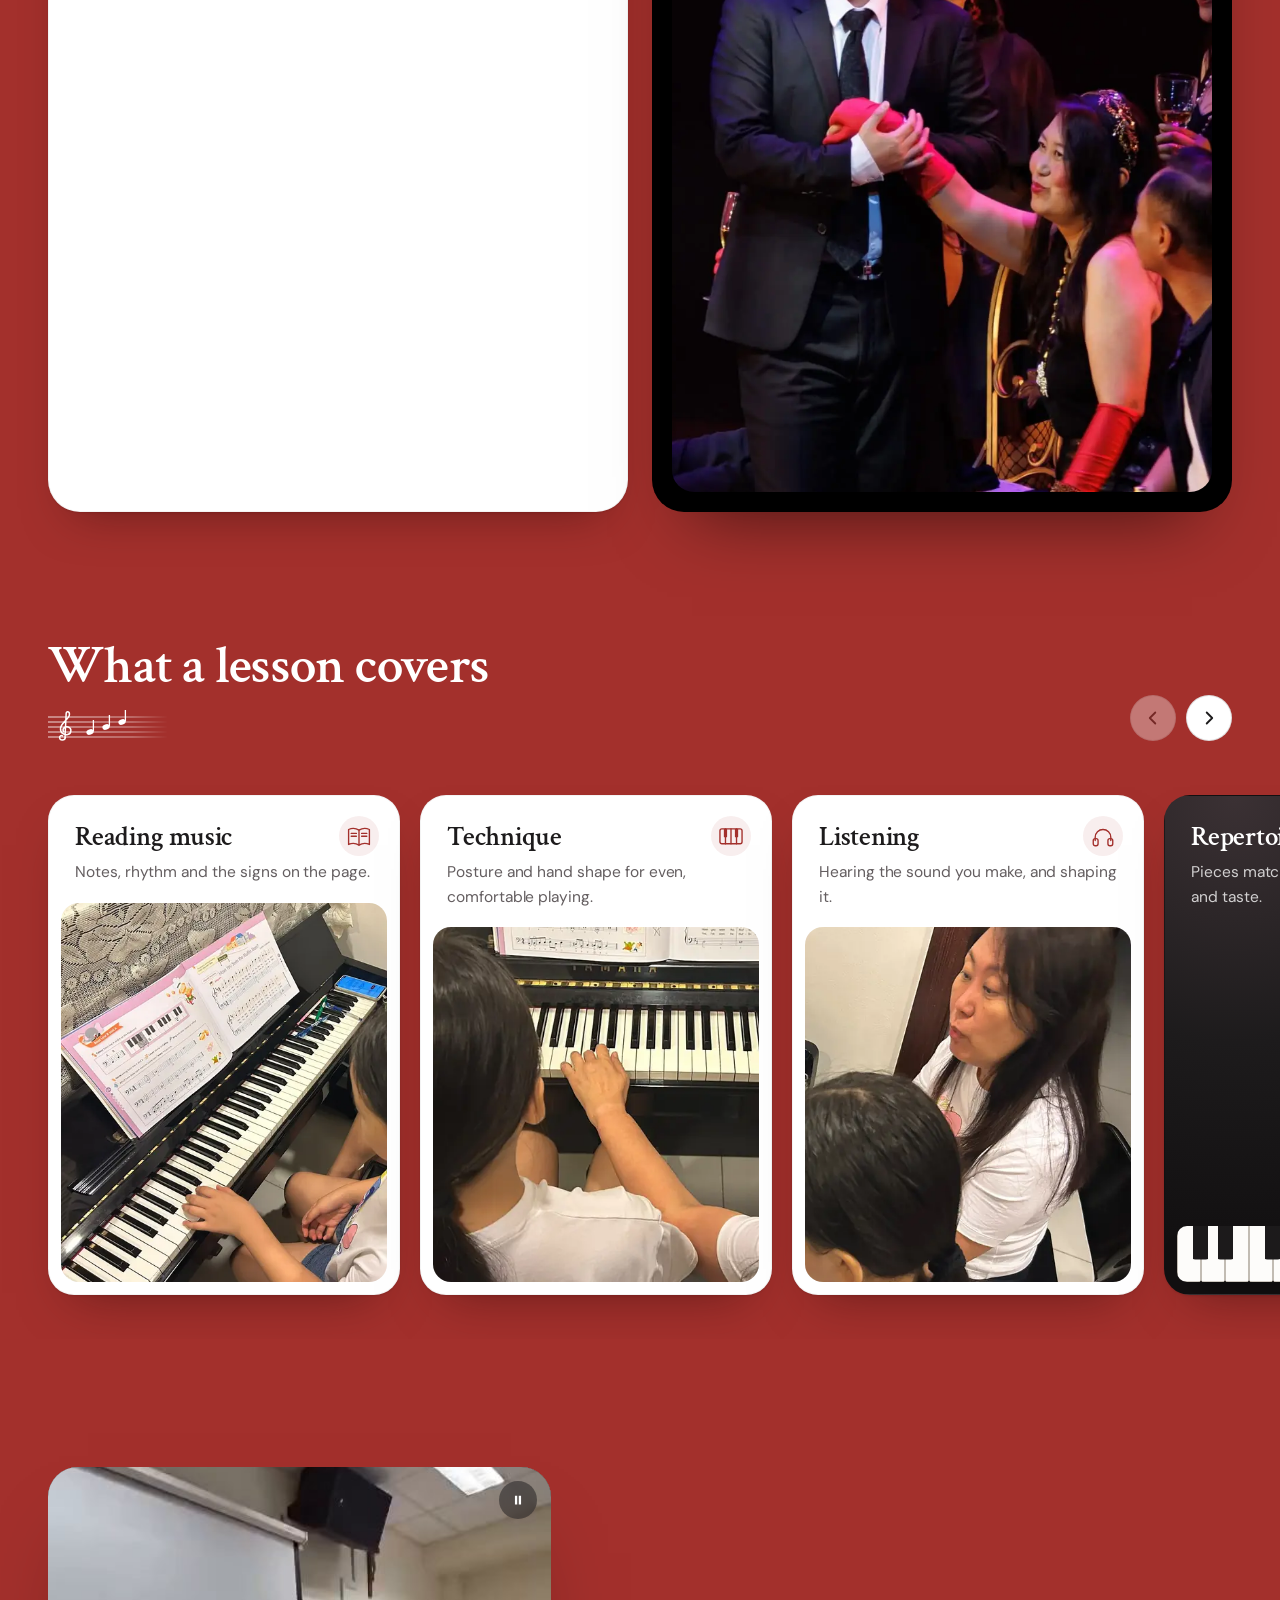
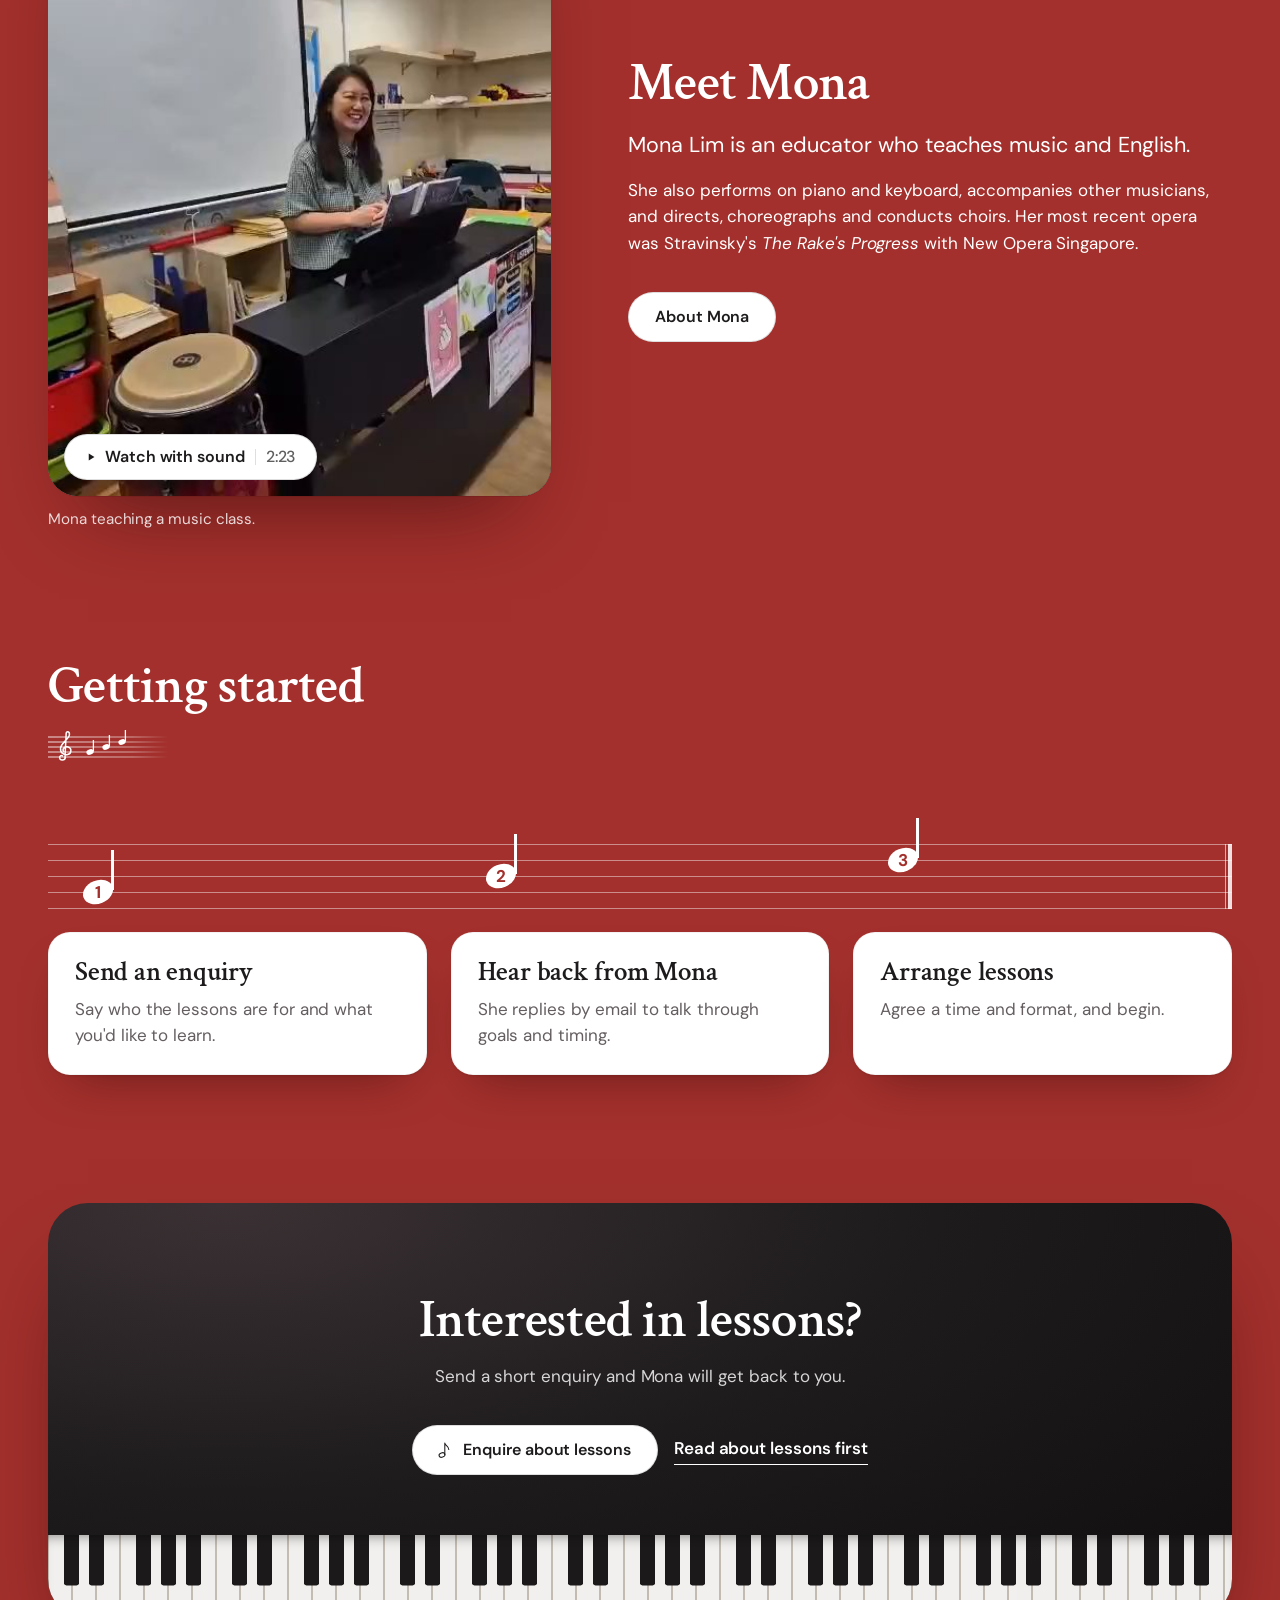
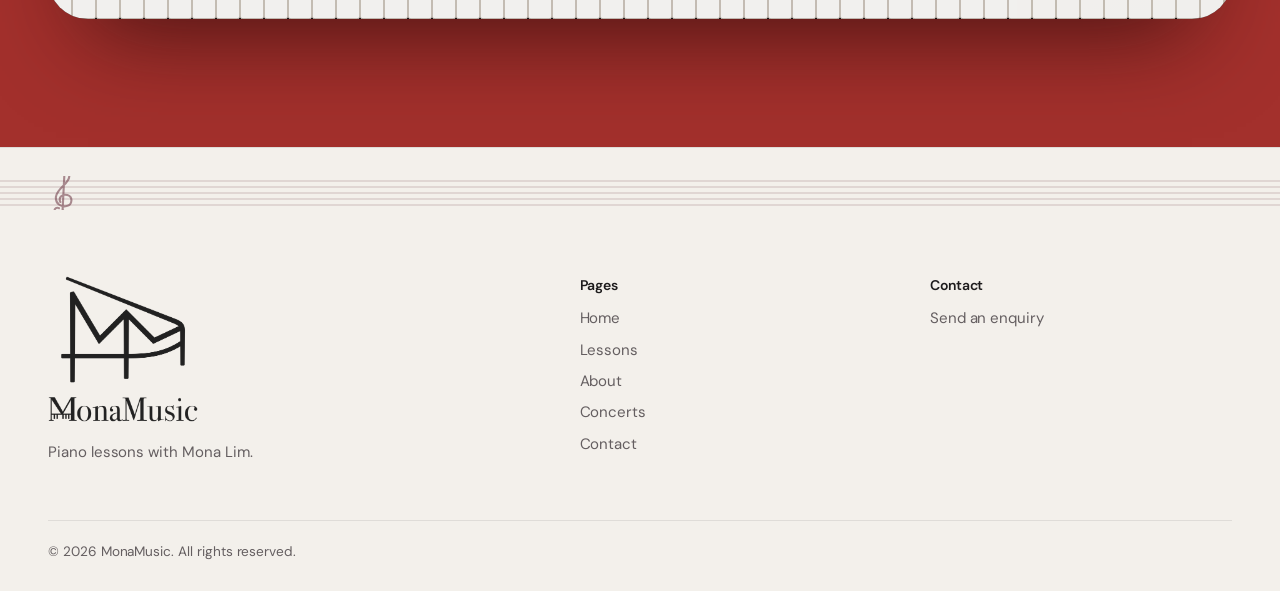
==== commit a6ece2b6: "Add Mona's answers: music and English, directing, choirs Bio and facts now say she teaches music and" ====
--- a/index.html
+++ b/index.html
@@ -76,7 +76,7 @@
       <article class="tile tile--dark tilt" data-tilt>
         <div class="tile__text">
           <h2 class="h2">Concerts</h2>
-          <p>Mona performs on piano and keyboard, accompanies other musicians, and directs and choreographs. Her most recent opera was with New Opera Singapore.</p>
+          <p>Mona performs on piano and keyboard, accompanies other musicians, and directs, choreographs and conducts choirs. Her most recent opera was with New Opera Singapore.</p>
           <div class="tile__links"><a class="btn btn--white btn--sm" href="concerts/">See performances</a></div>
         </div>
         <div class="tile__media"><picture><source type="image/webp" srcset="assets/img/opera-rakes-progress-560.webp 560w, assets/img/opera-rakes-progress-937.webp 937w" sizes="(min-width: 900px) 600px, 94vw"><img src="assets/img/opera-rakes-progress-937.jpg" srcset="assets/img/opera-rakes-progress-560.jpg 560w, assets/img/opera-rakes-progress-937.jpg 937w" sizes="(min-width: 900px) 600px, 94vw" width="937" height="1171" alt="A stage scene from New Opera Singapore's production of The Rake's Progress: a singer in a dark suit performs while cast members in evening wear look on." style="object-position:50% 22%" loading="lazy" decoding="async"></picture></div>
@@ -141,7 +141,7 @@
 </figure></div>
     <div class="split__text">
       <h2 class="h2" id="meet-h" data-reveal>Meet Mona</h2>
-      <div data-reveal style="--d:1"><p class="lead">Mona Lim is an educator who teaches piano and English.</p><p>She also performs on piano and keyboard, accompanies other musicians, and directs and choreographs. Her most recent opera was Stravinsky's <em>The Rake's Progress</em> with New Opera Singapore.</p></div>
+      <div data-reveal style="--d:1"><p class="lead">Mona Lim is an educator who teaches music and English.</p><p>She also performs on piano and keyboard, accompanies other musicians, and directs, choreographs and conducts choirs. Her most recent opera was Stravinsky's <em>The Rake's Progress</em> with New Opera Singapore.</p></div>
       <div class="actions" data-reveal style="--d:2"><a class="btn btn--white" href="about/">About Mona</a></div>
     </div>
   </div>
--- a/assets/css/site.css
+++ b/assets/css/site.css
@@ -586,6 +586,7 @@
 
 /* ---------- concerts: performing roles ---------- */
 .roles { display: grid; grid-template-columns: repeat(5, minmax(0, 1fr)); gap: clamp(12px, 1.4vw, 18px); }
+.roles--6 { grid-template-columns: repeat(3, minmax(0, 1fr)); } /* two even rows */
 .roles__item { padding: 22px 20px 24px; }
 .roles__ico { display: grid; place-items: center; width: 52px; height: 52px; margin-bottom: 16px; border-radius: 16px; background: rgba(163, 48, 44, 0.08); color: var(--paper); }
 .roles__ico .ico { width: 34px; height: 34px; }
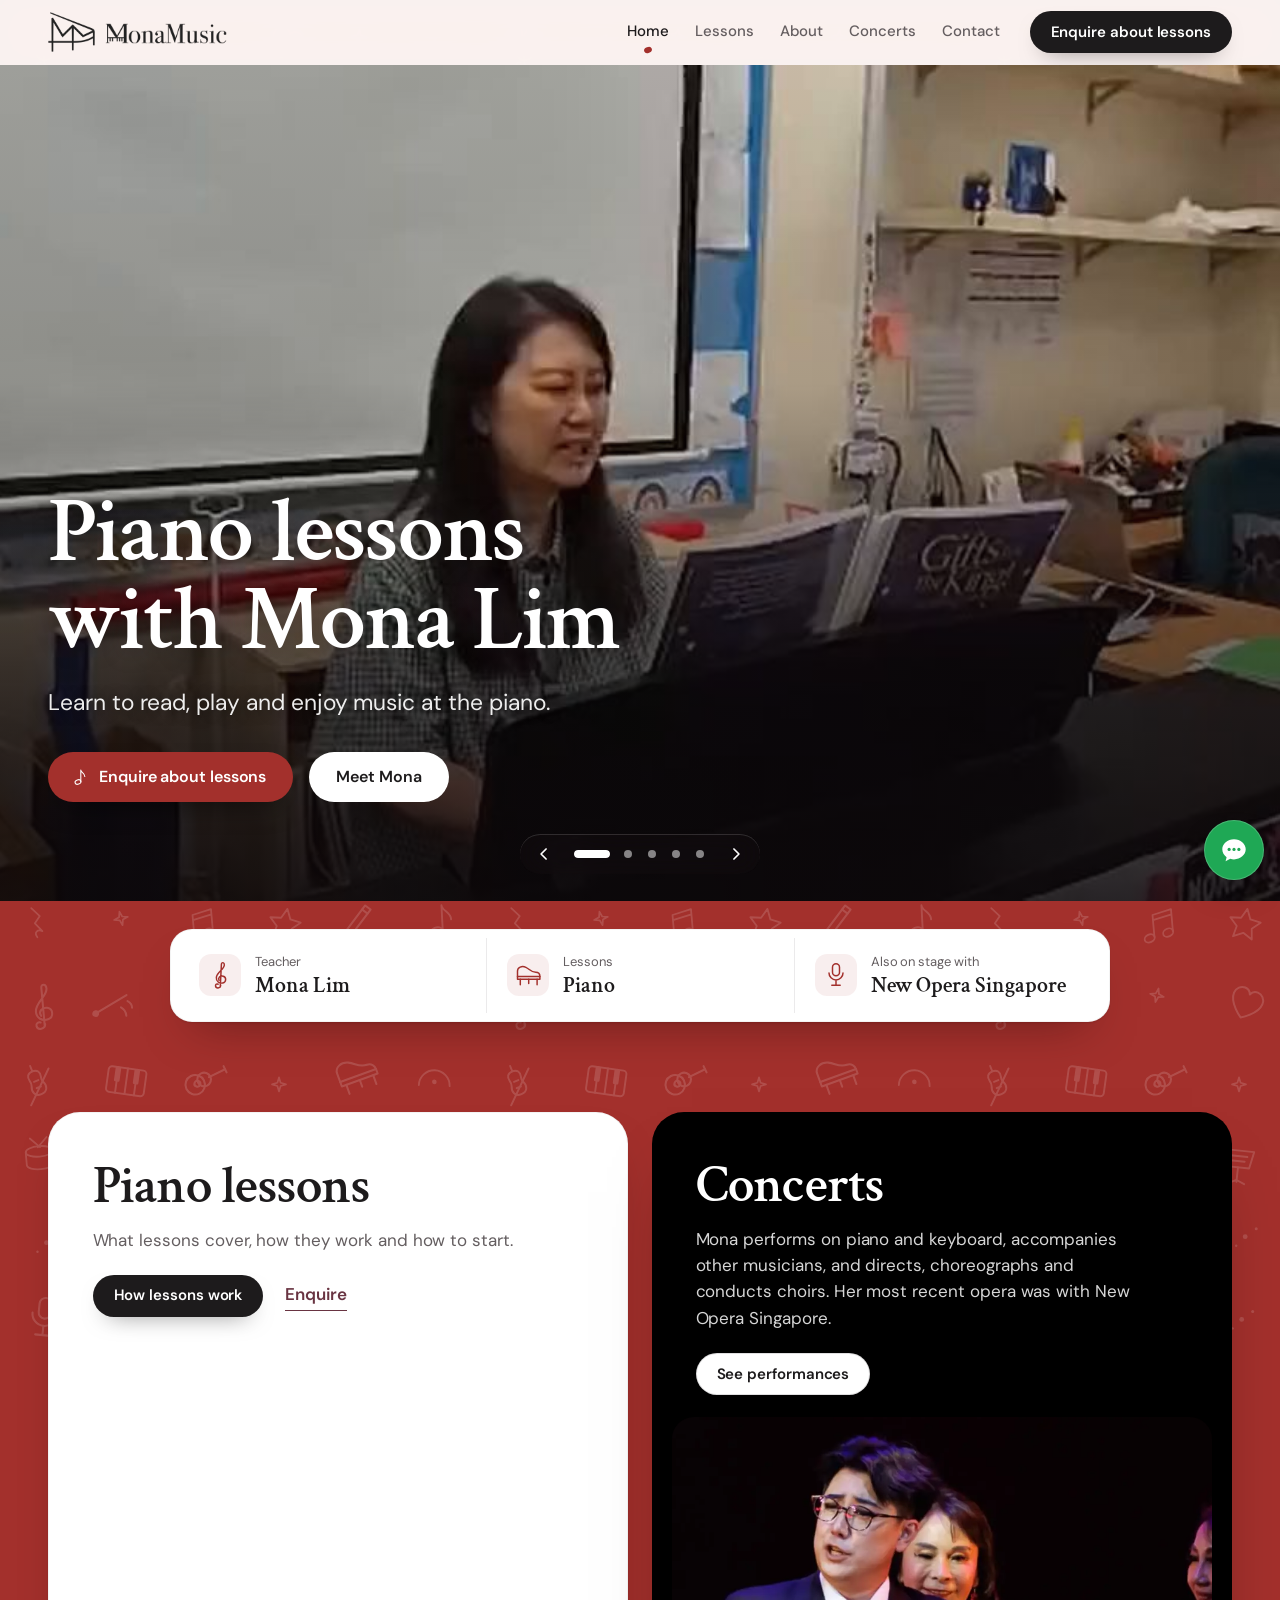
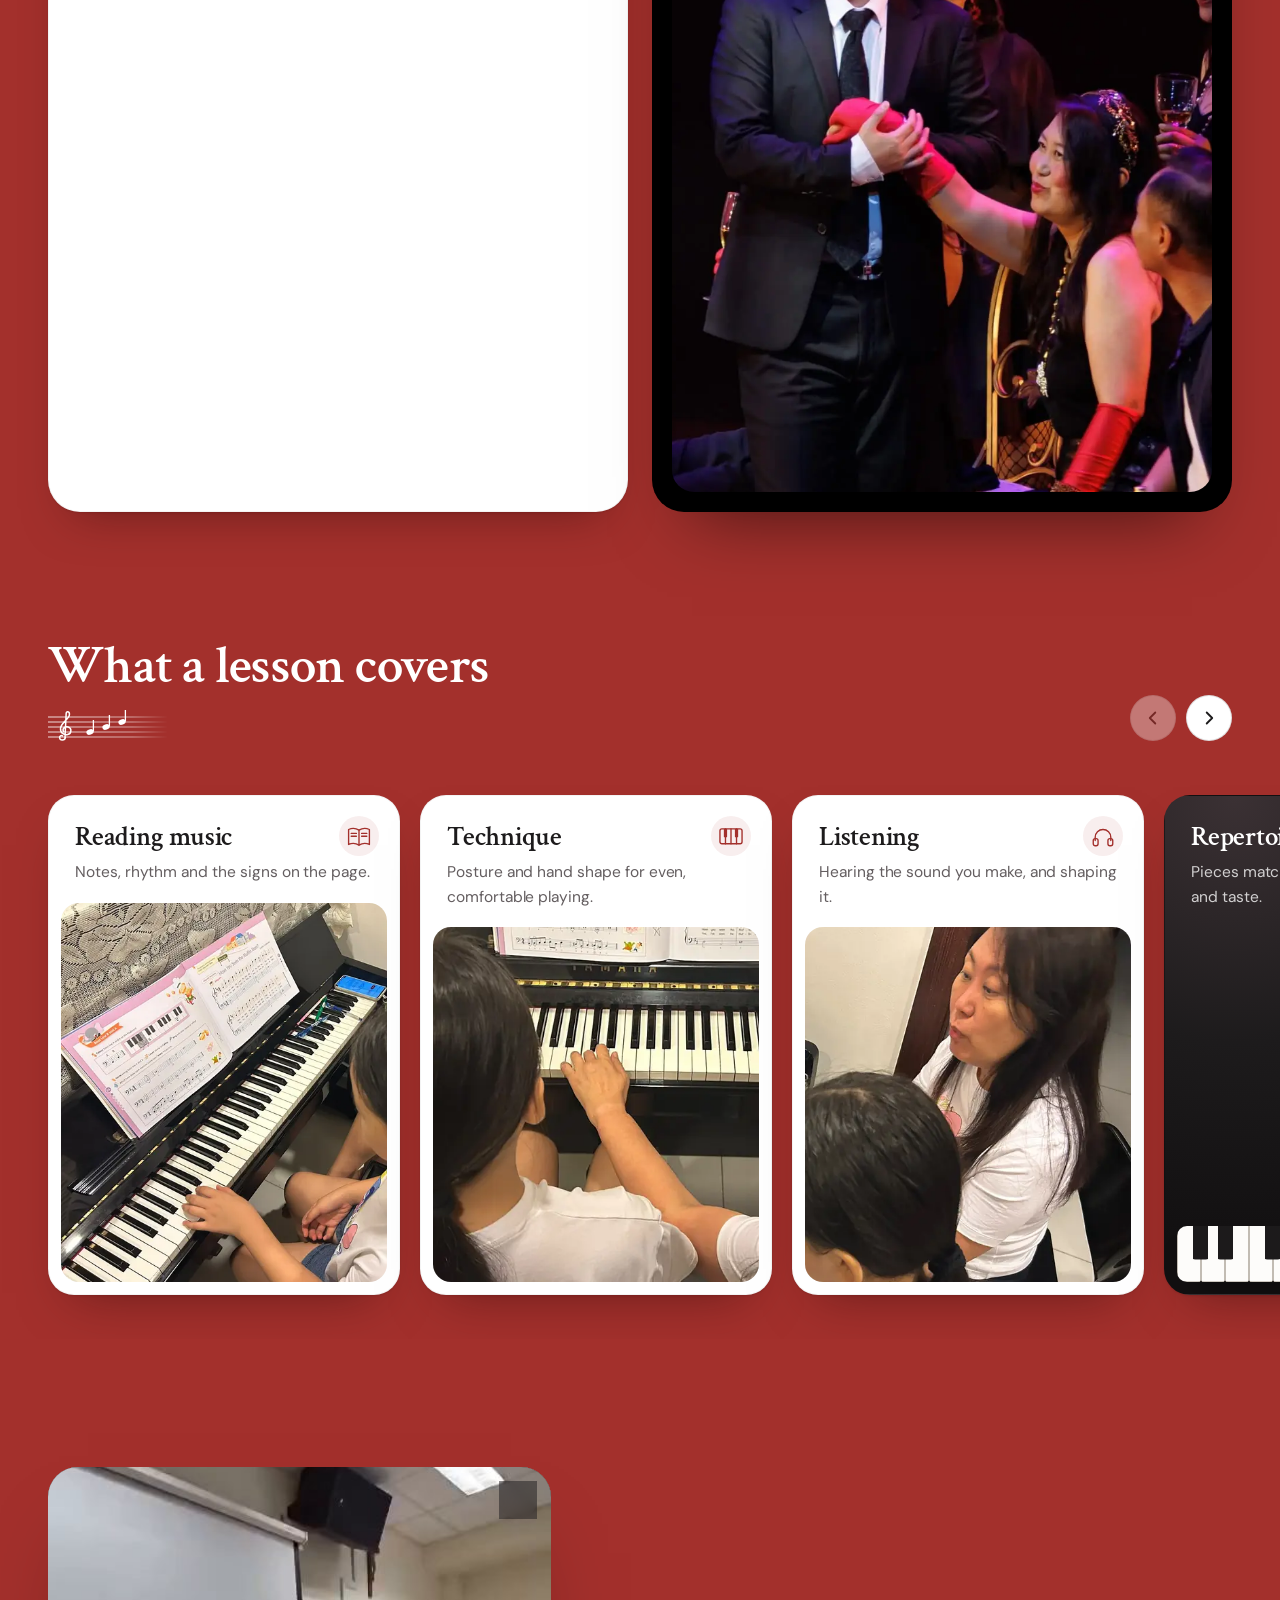
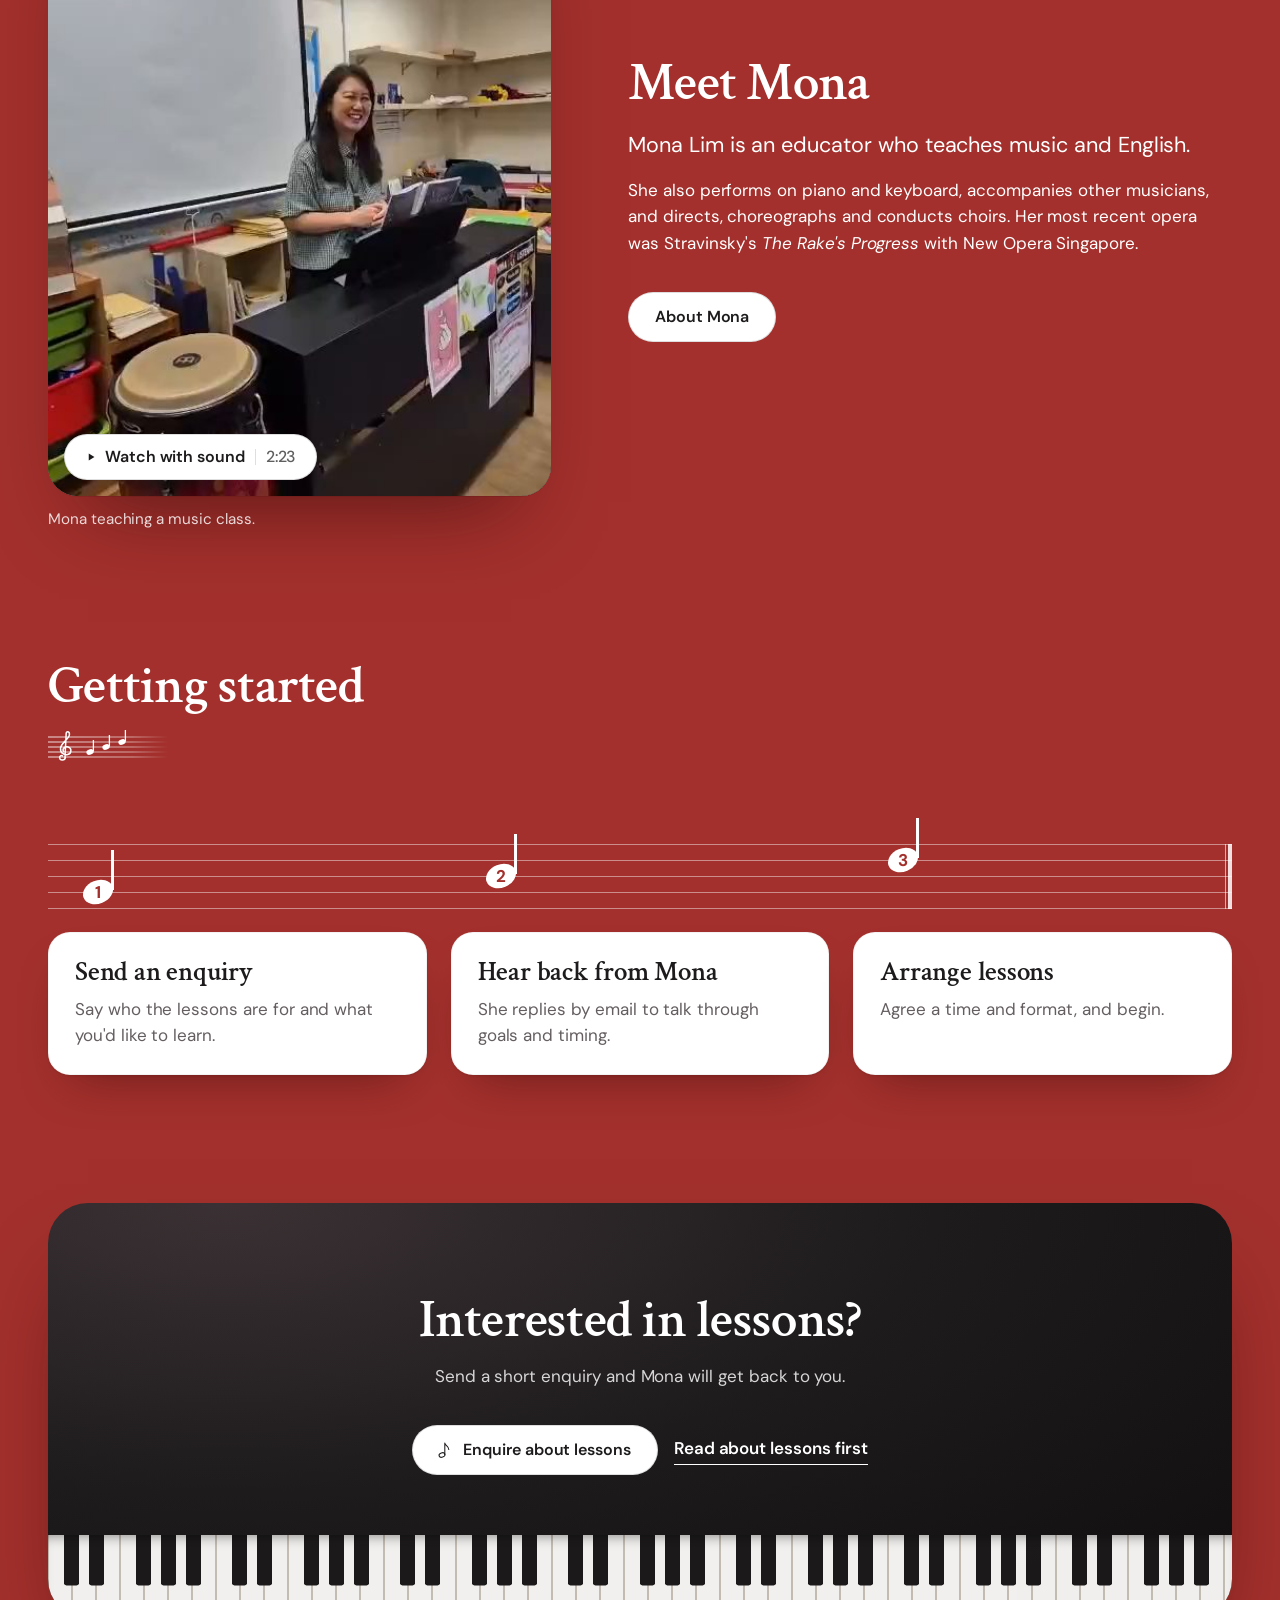
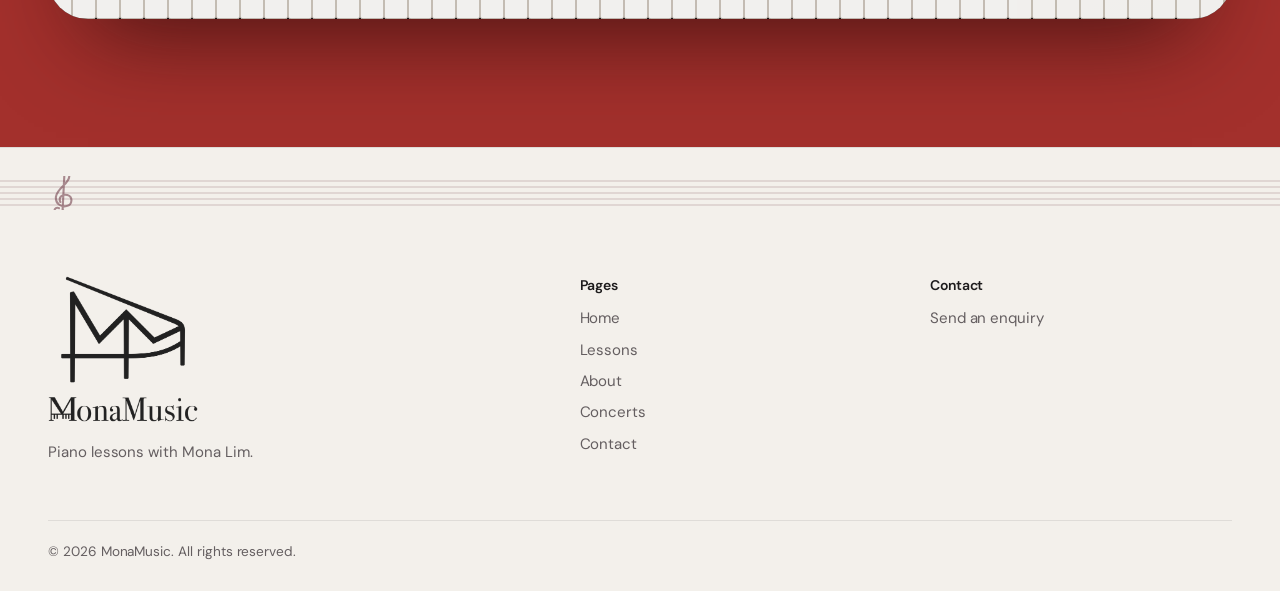
==== commit 6ddb7741: "Hero: teaching video slide, arrows and swipe The first hero slide is an 8-second silent loop of Mona" ====
--- a/index.html
+++ b/index.html
@@ -46,7 +46,11 @@
 <section class="hero" aria-labelledby="hero-h">
   <div class="showcase" data-gallery>
     <div class="showcase__frames">
-      <div class="frame is-current" data-frame><picture><source type="image/webp" srcset="assets/img/lesson-keys-wide-800.webp 800w, assets/img/lesson-keys-wide-1400.webp 1400w, assets/img/lesson-keys-wide-2048.webp 2048w" sizes="100vw"><img src="assets/img/lesson-keys-wide-1400.jpg" srcset="assets/img/lesson-keys-wide-800.jpg 800w, assets/img/lesson-keys-wide-1400.jpg 1400w, assets/img/lesson-keys-wide-2048.jpg 2048w" sizes="100vw" width="2048" height="878" alt="Mona and a young student seated side by side at an upright piano, Mona's hand demonstrating on the keys." style="object-position:50% 55%" fetchpriority="high" decoding="async"></picture></div><div class="frame" data-frame aria-hidden="true"><picture><source type="image/webp" srcset="assets/img/perf-piano-800.webp 800w, assets/img/perf-piano-1400.webp 1400w, assets/img/perf-piano-2000.webp 2000w" sizes="100vw"><img src="assets/img/perf-piano-1400.jpg" srcset="assets/img/perf-piano-800.jpg 800w, assets/img/perf-piano-1400.jpg 1400w, assets/img/perf-piano-2000.jpg 2000w" sizes="100vw" width="2000" height="1500" alt="Mona smiling as she plays a stage piano during a performance." style="object-position:18% 45%" loading="lazy" decoding="async"></picture></div><div class="frame" data-frame aria-hidden="true"><picture><source type="image/webp" srcset="assets/img/lesson-side-640.webp 640w, assets/img/lesson-side-1100.webp 1100w, assets/img/lesson-side-1600.webp 1600w" sizes="100vw"><img src="assets/img/lesson-side-1100.jpg" srcset="assets/img/lesson-side-640.jpg 640w, assets/img/lesson-side-1100.jpg 1100w, assets/img/lesson-side-1600.jpg 1600w" sizes="100vw" width="1600" height="1200" alt="Mona sitting beside the piano, talking with a young student who is playing from a beginner's piano book." style="object-position:60% 45%" loading="lazy" decoding="async"></picture></div><div class="frame" data-frame aria-hidden="true"><picture><source type="image/webp" srcset="assets/img/opera-rakes-progress-560.webp 560w, assets/img/opera-rakes-progress-937.webp 937w" sizes="100vw"><img src="assets/img/opera-rakes-progress-937.jpg" srcset="assets/img/opera-rakes-progress-560.jpg 560w, assets/img/opera-rakes-progress-937.jpg 937w" sizes="100vw" width="937" height="1171" alt="A stage scene from New Opera Singapore's production of The Rake's Progress: a singer in a dark suit performs while cast members in evening wear look on." style="object-position:50% 22%" loading="lazy" decoding="async"></picture></div>
+      <div class="frame frame--video is-current" data-frame data-duration="8000"><picture>
+        <source media="(orientation: portrait)" srcset="assets/video/hero-teaching-portrait.jpg" width="570" height="950">
+        <img src="assets/video/hero-teaching-landscape.jpg" alt="Mona teaching a music class from the piano." width="960" height="542" fetchpriority="high" decoding="async" style="object-position:50% 40%">
+      </picture>
+      <video class="frame__video" muted loop playsinline preload="none" aria-hidden="true" tabindex="-1" data-landscape="assets/video/hero-teaching-landscape.mp4" data-portrait="assets/video/hero-teaching-portrait.mp4" style="object-position:50% 40%"></video></div><div class="frame" data-frame aria-hidden="true"><picture><source type="image/webp" srcset="assets/img/lesson-keys-wide-800.webp 800w, assets/img/lesson-keys-wide-1400.webp 1400w, assets/img/lesson-keys-wide-2048.webp 2048w" sizes="100vw"><img src="assets/img/lesson-keys-wide-1400.jpg" srcset="assets/img/lesson-keys-wide-800.jpg 800w, assets/img/lesson-keys-wide-1400.jpg 1400w, assets/img/lesson-keys-wide-2048.jpg 2048w" sizes="100vw" width="2048" height="878" alt="Mona and a young student seated side by side at an upright piano, Mona's hand demonstrating on the keys." style="object-position:50% 55%" loading="lazy" decoding="async"></picture></div><div class="frame" data-frame aria-hidden="true"><picture><source type="image/webp" srcset="assets/img/perf-piano-800.webp 800w, assets/img/perf-piano-1400.webp 1400w, assets/img/perf-piano-2000.webp 2000w" sizes="100vw"><img src="assets/img/perf-piano-1400.jpg" srcset="assets/img/perf-piano-800.jpg 800w, assets/img/perf-piano-1400.jpg 1400w, assets/img/perf-piano-2000.jpg 2000w" sizes="100vw" width="2000" height="1500" alt="Mona smiling as she plays a stage piano during a performance." style="object-position:18% 45%" loading="lazy" decoding="async"></picture></div><div class="frame" data-frame aria-hidden="true"><picture><source type="image/webp" srcset="assets/img/lesson-side-640.webp 640w, assets/img/lesson-side-1100.webp 1100w, assets/img/lesson-side-1600.webp 1600w" sizes="100vw"><img src="assets/img/lesson-side-1100.jpg" srcset="assets/img/lesson-side-640.jpg 640w, assets/img/lesson-side-1100.jpg 1100w, assets/img/lesson-side-1600.jpg 1600w" sizes="100vw" width="1600" height="1200" alt="Mona sitting beside the piano, talking with a young student who is playing from a beginner's piano book." style="object-position:60% 45%" loading="lazy" decoding="async"></picture></div><div class="frame" data-frame aria-hidden="true"><picture><source type="image/webp" srcset="assets/img/opera-rakes-progress-560.webp 560w, assets/img/opera-rakes-progress-937.webp 937w" sizes="100vw"><img src="assets/img/opera-rakes-progress-937.jpg" srcset="assets/img/opera-rakes-progress-560.jpg 560w, assets/img/opera-rakes-progress-937.jpg 937w" sizes="100vw" width="937" height="1171" alt="A stage scene from New Opera Singapore's production of The Rake's Progress: a singer in a dark suit performs while cast members in evening wear look on." style="object-position:50% 22%" loading="lazy" decoding="async"></picture></div>
     </div>
     <div class="showcase__text wrap">
       <h1 class="h1 h1--hero" id="hero-h" data-reveal>Piano lessons with Mona Lim</h1>
@@ -56,7 +60,11 @@
         <a class="btn btn--white" href="about/">Meet Mona</a>
       </div>
     </div>
-    <div class="showcase__pill" role="group" aria-label="Choose a photo"><button class="dot is-current" type="button" data-dot="0" aria-label="Show photo 1" aria-current="true"><span></span></button><button class="dot" type="button" data-dot="1" aria-label="Show photo 2"><span></span></button><button class="dot" type="button" data-dot="2" aria-label="Show photo 3"><span></span></button><button class="dot" type="button" data-dot="3" aria-label="Show photo 4"><span></span></button></div>
+    <div class="showcase__pill" role="group" aria-label="Choose a slide">
+      <button class="showcase__arrow" type="button" data-prev aria-label="Previous slide"><svg viewBox="0 0 24 24" aria-hidden="true"><path d="M14.5 6 8.5 12l6 6"/></svg></button>
+      <button class="dot is-current" type="button" data-dot="0" aria-label="Show slide 1 (video)" aria-current="true"><span></span></button><button class="dot" type="button" data-dot="1" aria-label="Show slide 2"><span></span></button><button class="dot" type="button" data-dot="2" aria-label="Show slide 3"><span></span></button><button class="dot" type="button" data-dot="3" aria-label="Show slide 4"><span></span></button><button class="dot" type="button" data-dot="4" aria-label="Show slide 5"><span></span></button>
+      <button class="showcase__arrow" type="button" data-next aria-label="Next slide"><svg viewBox="0 0 24 24" aria-hidden="true"><path d="M9.5 6l6 6-6 6"/></svg></button>
+    </div>
   </div>
   <div class="wrap"><dl class="facts panel" data-reveal><div class="facts__item"><span class="facts__ico"><svg class="ico " viewBox="0 0 40 40" aria-hidden="true" focusable="false"><path d="M21 35c-.6 4.4-7 4.6-7.4.6-.2-2.2 2-3.4 3.8-2.4M20.4 37 22 4.6c.2-3.4 4.4-3 4.2 1.2-.3 6.4-10.6 10-11.4 17.6-.6 6 4.4 9 9.2 8 5-1 5.6-8.2.6-9.6-4.2-1.2-8 2.2-6 6"/></svg></span><div><dt>Teacher</dt><dd>Mona Lim</dd></div></div><div class="facts__item"><span class="facts__ico"><svg class="ico " viewBox="0 0 40 40" aria-hidden="true" focusable="false"><path d="M5 26V14.4c0-5.4 6.2-8 12-5.4 5.2 2.4 7.2 7 14 7 4 0 6 3 6 6v4z"/><path d="M5 22h32M9 26v8M33 26v8M21 26v6"/></svg></span><div><dt>Lessons</dt><dd>Piano</dd></div></div><div class="facts__item"><span class="facts__ico"><svg class="ico " viewBox="0 0 40 40" aria-hidden="true" focusable="false"><rect x="15" y="4" width="10" height="17" rx="5"/><path d="M10 17a10 10 0 0 0 20 0M20 27v7M14 34.6h12"/></svg></span><div><dt>Also on stage with</dt><dd>New Opera Singapore</dd></div></div></dl></div>
 </section>
--- a/assets/css/site.css
+++ b/assets/css/site.css
@@ -290,6 +290,12 @@
 .frame.is-current { opacity: 1; }
 .frame img { object-fit: cover; transform: scale(1.08); transition: transform 9s linear; }
 .frame.is-current img { transform: scale(1); }
+/* Video slide: cover image first, then the silent loop fades in over it.
+   No slow zoom here, so the picture and the video line up. */
+.frame__video { position: absolute; inset: 0; width: 100%; height: 100%; object-fit: cover; opacity: 0; transition: opacity 0.6s ease; }
+.frame.is-playing .frame__video { opacity: 1; }
+.showcase .frame--video img { transform: none; transition: none; }
+.showcase { touch-action: pan-y; } /* sideways swipes change the slide */
 .showcase::after { /* shade so the fixed words read on every photo */
   content: ""; position: absolute; inset: 0; z-index: 1; pointer-events: none;
   background:
@@ -305,7 +311,7 @@
 .showcase .btn--key:hover { background: var(--red-deep); }
 .showcase__pill {
   position: absolute; left: 50%; bottom: clamp(22px, 3vh, 34px); z-index: 3; transform: translateX(-50%);
-  display: flex; align-items: center; padding: 0 10px; border-radius: 99px;
+  display: flex; align-items: center; padding: 0 4px; border-radius: 99px;
   background: rgba(20, 14, 17, 0.36); -webkit-backdrop-filter: blur(14px) saturate(160%); backdrop-filter: blur(14px) saturate(160%);
   box-shadow: inset 0 1px 0 rgba(255, 255, 255, 0.14);
 }
@@ -317,6 +323,14 @@
 .dot.is-current span::after { content: ""; position: absolute; inset: 0; background: #fff; border-radius: inherit; transform-origin: left; transform: scaleX(1); }
 .showcase[data-playing] .dot.is-current span::after { animation: dot-fill var(--interval, 6s) linear both; }
 @keyframes dot-fill { from { transform: scaleX(0); } to { transform: scaleX(1); } }
+.showcase__arrow {
+  display: grid; place-items: center; flex: none; width: 40px; height: 40px; padding: 0;
+  border: 0; border-radius: 50%; background: none; color: #fff; cursor: pointer; transition: background-color 0.2s;
+}
+.showcase__arrow:hover { background: rgba(255, 255, 255, 0.16); }
+.showcase__arrow svg { width: 20px; height: 20px; fill: none; stroke: currentColor; stroke-width: 2; stroke-linecap: round; stroke-linejoin: round; }
+.showcase__arrow:first-child { margin-right: 4px; }
+.showcase__arrow:last-child { margin-left: 4px; }
 .showcase :focus-visible { outline-color: #fff; }
 
 .facts {
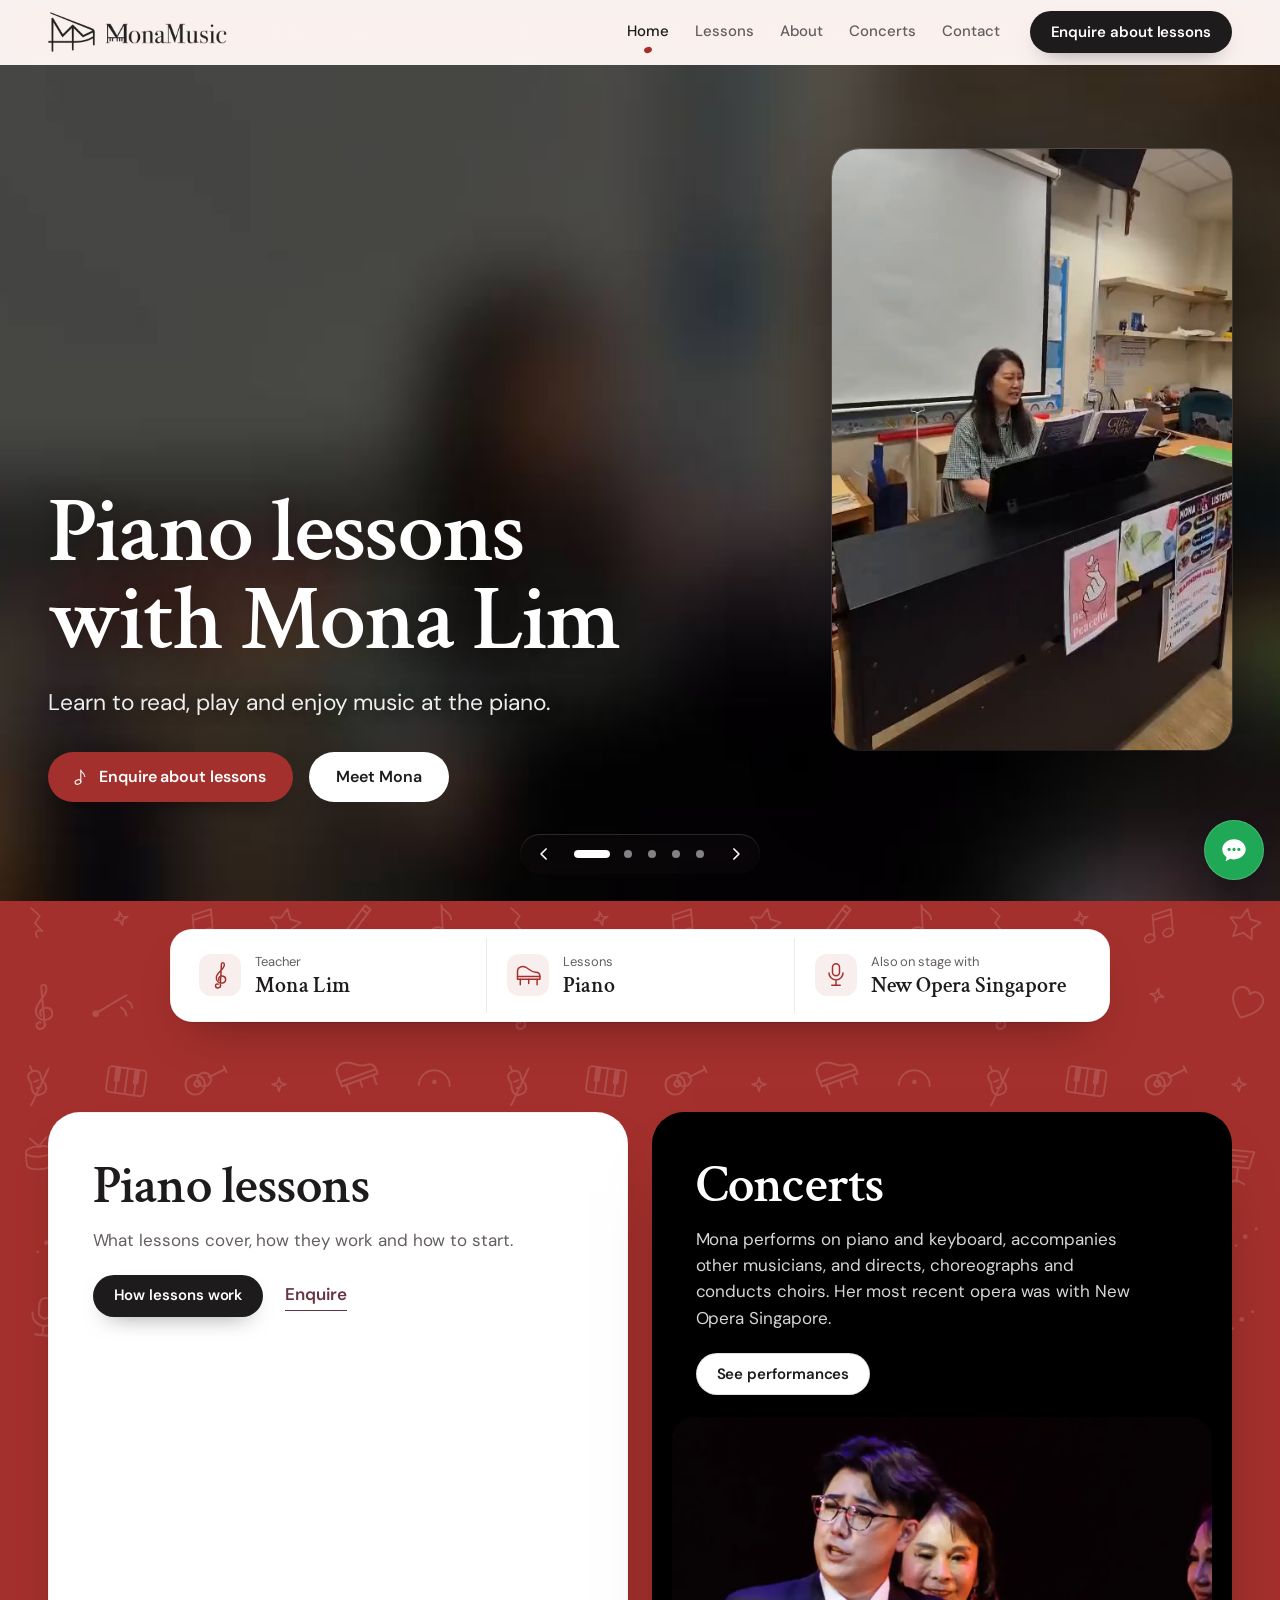
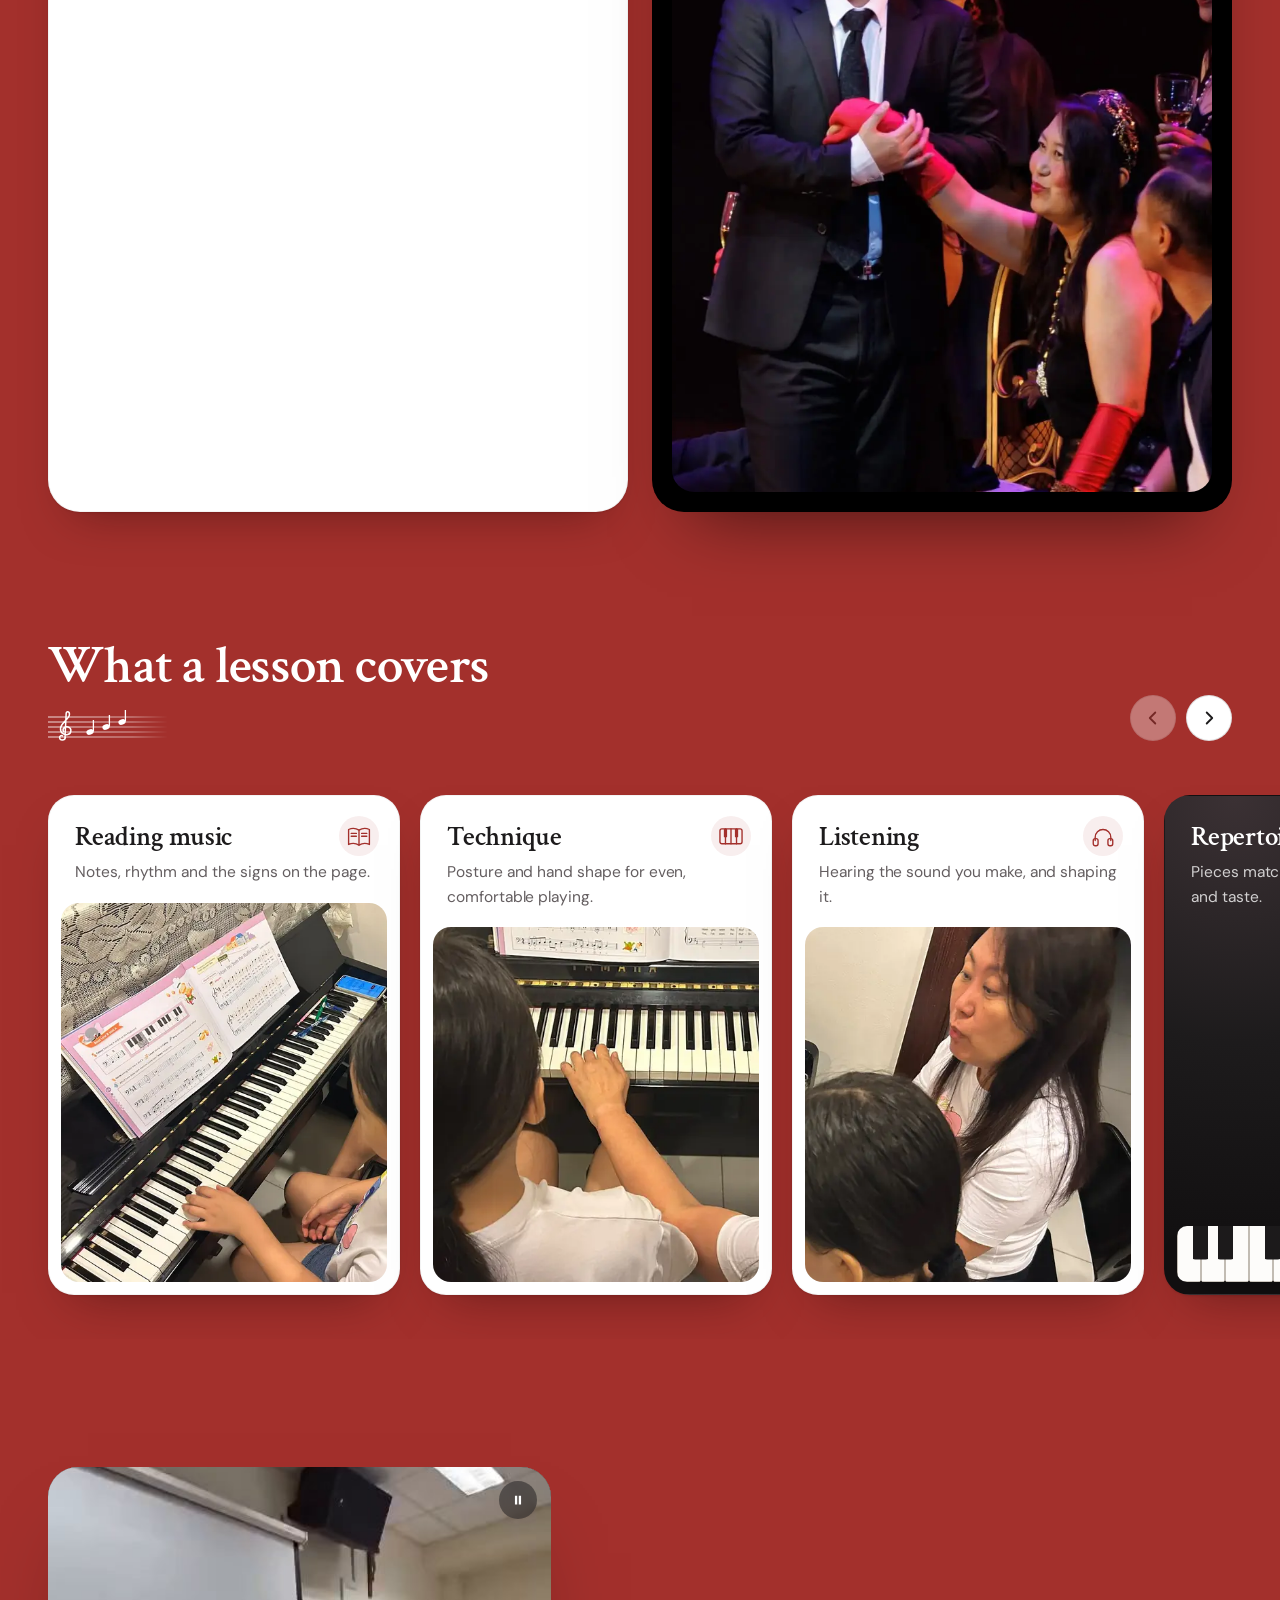
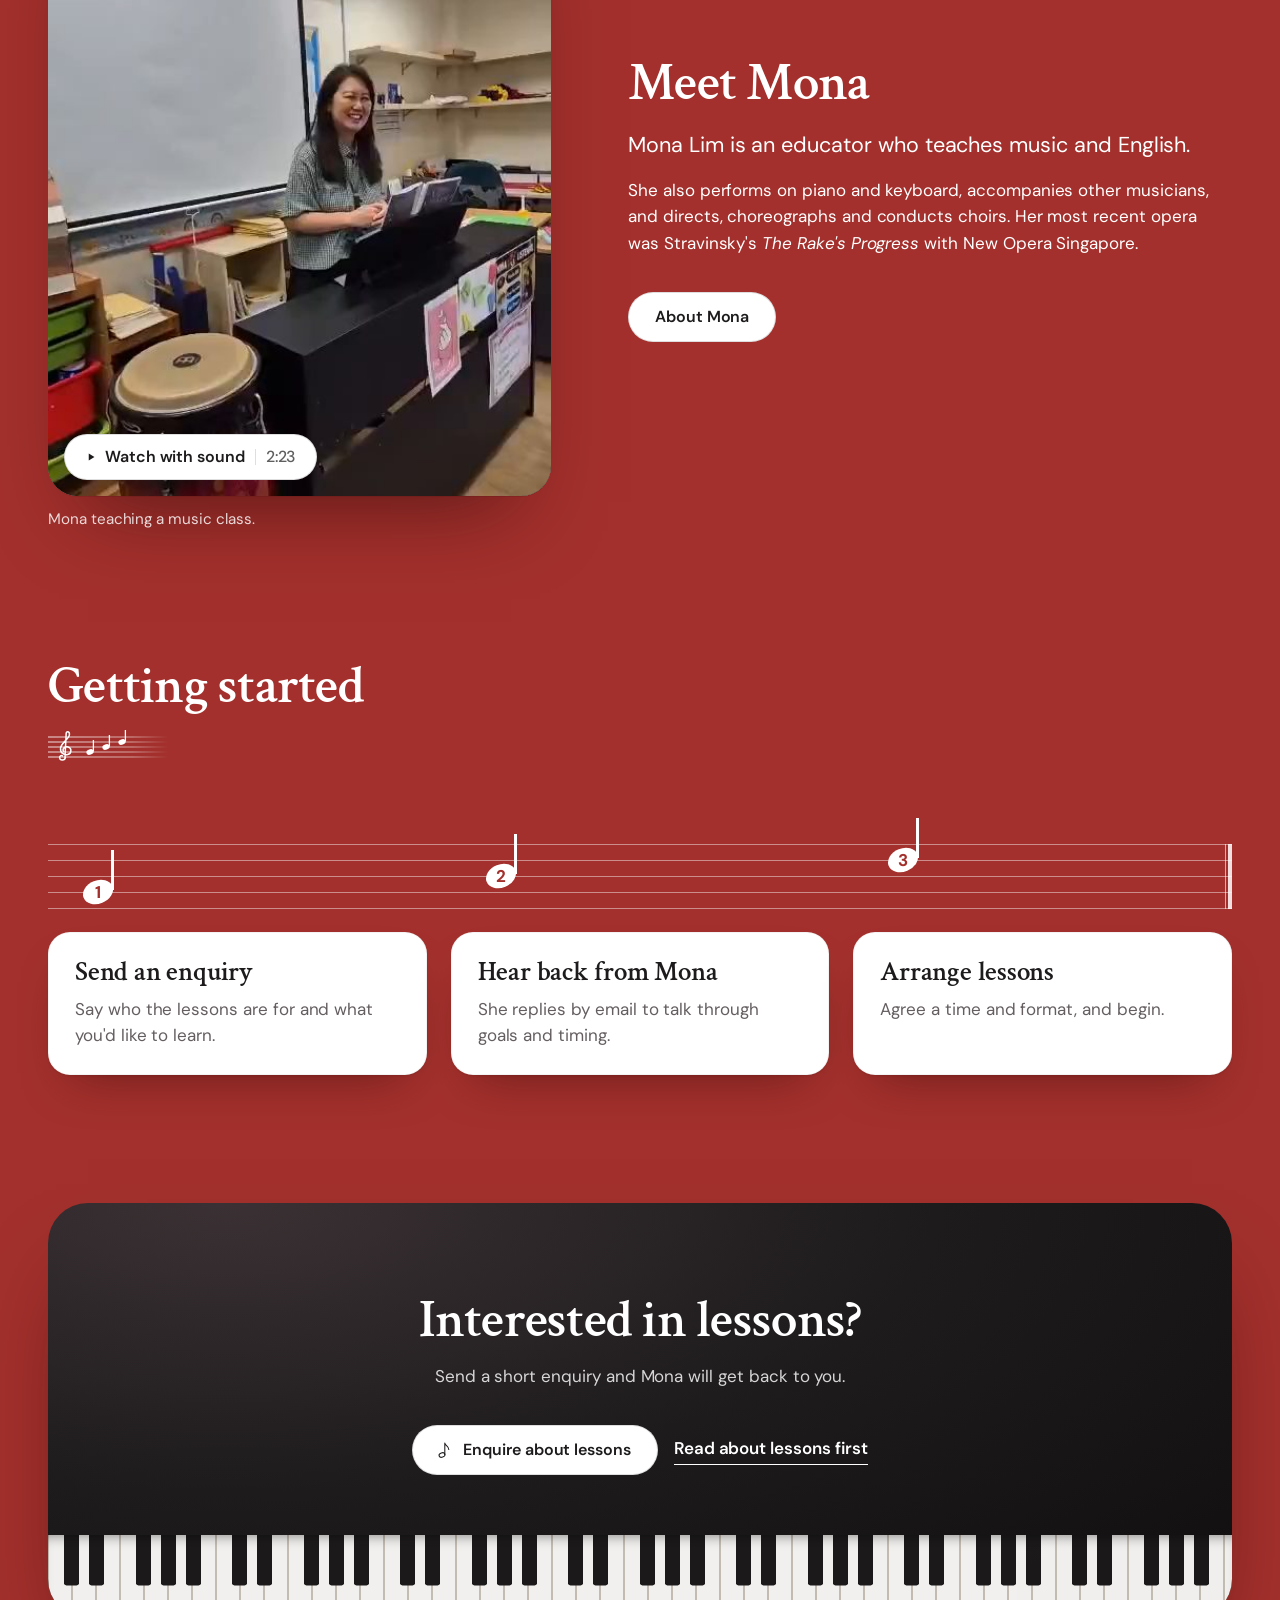
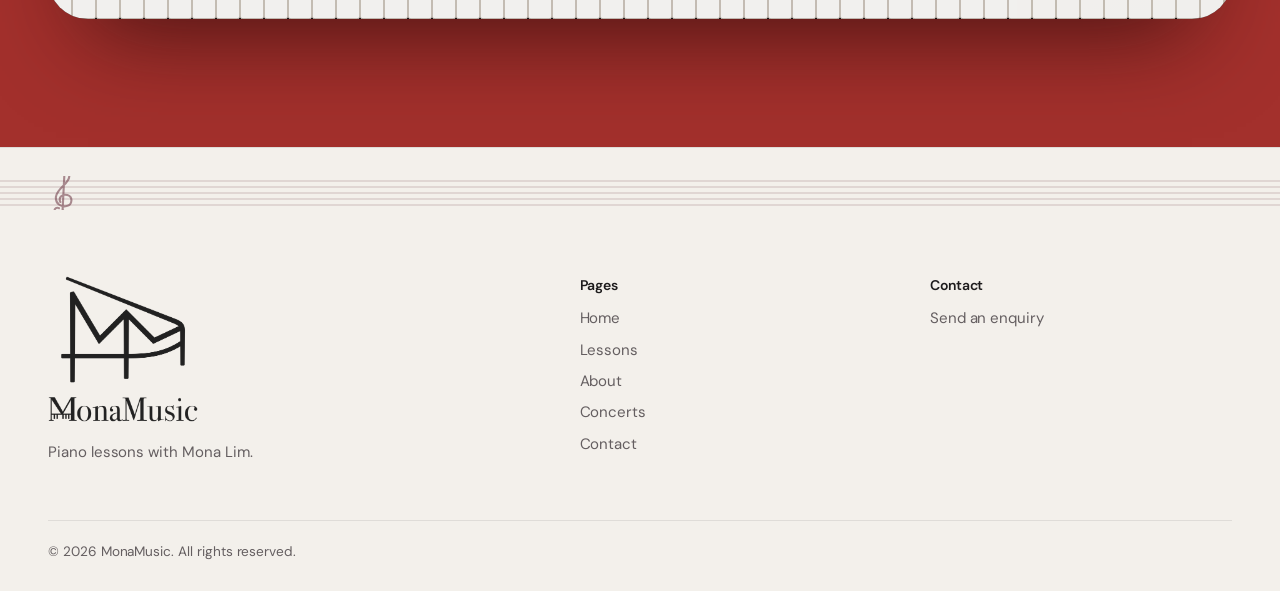
==== commit 0f5b6076: "Hero video: sharp framed card instead of a stretched crop The WhatsApp copy is 478 px wide, so stret" ====
--- a/index.html
+++ b/index.html
@@ -44,13 +44,19 @@
 </header>
 <main id="main" tabindex="-1">
 <section class="hero" aria-labelledby="hero-h">
-  <div class="showcase" data-gallery>
+  <div class="showcase" data-gallery data-video-slide>
     <div class="showcase__frames">
-      <div class="frame frame--video is-current" data-frame data-duration="8000"><picture>
-        <source media="(orientation: portrait)" srcset="assets/video/hero-teaching-portrait.jpg" width="570" height="950">
-        <img src="assets/video/hero-teaching-landscape.jpg" alt="Mona teaching a music class from the piano." width="960" height="542" fetchpriority="high" decoding="async" style="object-position:50% 40%">
+      <div class="frame frame--video is-current" data-frame data-duration="8000"><picture class="frame__backdrop">
+        <source media="(orientation: portrait)" srcset="assets/video/hero-backdrop-portrait.jpg">
+        <img src="assets/video/hero-backdrop-landscape.jpg" alt="" decoding="async">
       </picture>
-      <video class="frame__video" muted loop playsinline preload="none" aria-hidden="true" tabindex="-1" data-landscape="assets/video/hero-teaching-landscape.mp4" data-portrait="assets/video/hero-teaching-portrait.mp4" style="object-position:50% 40%"></video></div><div class="frame" data-frame aria-hidden="true"><picture><source type="image/webp" srcset="assets/img/lesson-keys-wide-800.webp 800w, assets/img/lesson-keys-wide-1400.webp 1400w, assets/img/lesson-keys-wide-2048.webp 2048w" sizes="100vw"><img src="assets/img/lesson-keys-wide-1400.jpg" srcset="assets/img/lesson-keys-wide-800.jpg 800w, assets/img/lesson-keys-wide-1400.jpg 1400w, assets/img/lesson-keys-wide-2048.jpg 2048w" sizes="100vw" width="2048" height="878" alt="Mona and a young student seated side by side at an upright piano, Mona's hand demonstrating on the keys." style="object-position:50% 55%" loading="lazy" decoding="async"></picture></div><div class="frame" data-frame aria-hidden="true"><picture><source type="image/webp" srcset="assets/img/perf-piano-800.webp 800w, assets/img/perf-piano-1400.webp 1400w, assets/img/perf-piano-2000.webp 2000w" sizes="100vw"><img src="assets/img/perf-piano-1400.jpg" srcset="assets/img/perf-piano-800.jpg 800w, assets/img/perf-piano-1400.jpg 1400w, assets/img/perf-piano-2000.jpg 2000w" sizes="100vw" width="2000" height="1500" alt="Mona smiling as she plays a stage piano during a performance." style="object-position:18% 45%" loading="lazy" decoding="async"></picture></div><div class="frame" data-frame aria-hidden="true"><picture><source type="image/webp" srcset="assets/img/lesson-side-640.webp 640w, assets/img/lesson-side-1100.webp 1100w, assets/img/lesson-side-1600.webp 1600w" sizes="100vw"><img src="assets/img/lesson-side-1100.jpg" srcset="assets/img/lesson-side-640.jpg 640w, assets/img/lesson-side-1100.jpg 1100w, assets/img/lesson-side-1600.jpg 1600w" sizes="100vw" width="1600" height="1200" alt="Mona sitting beside the piano, talking with a young student who is playing from a beginner's piano book." style="object-position:60% 45%" loading="lazy" decoding="async"></picture></div><div class="frame" data-frame aria-hidden="true"><picture><source type="image/webp" srcset="assets/img/opera-rakes-progress-560.webp 560w, assets/img/opera-rakes-progress-937.webp 937w" sizes="100vw"><img src="assets/img/opera-rakes-progress-937.jpg" srcset="assets/img/opera-rakes-progress-560.jpg 560w, assets/img/opera-rakes-progress-937.jpg 937w" sizes="100vw" width="937" height="1171" alt="A stage scene from New Opera Singapore's production of The Rake's Progress: a singer in a dark suit performs while cast members in evening wear look on." style="object-position:50% 22%" loading="lazy" decoding="async"></picture></div>
+      <div class="frame__card" style="--ratio:478 / 720">
+        <picture>
+          <source media="(orientation: portrait) and (max-width: 699px)" srcset="assets/video/hero-teaching-phone.jpg">
+          <img src="assets/video/hero-teaching.jpg" alt="Mona teaching a music class from the piano." width="478" height="720" fetchpriority="high" decoding="async">
+        </picture>
+        <video class="frame__video" muted loop playsinline preload="none" aria-hidden="true" tabindex="-1" data-src="assets/video/hero-teaching.mp4" data-phone="assets/video/hero-teaching-phone.mp4"></video>
+      </div></div><div class="frame" data-frame aria-hidden="true"><picture><source type="image/webp" srcset="assets/img/lesson-keys-wide-800.webp 800w, assets/img/lesson-keys-wide-1400.webp 1400w, assets/img/lesson-keys-wide-2048.webp 2048w" sizes="100vw"><img src="assets/img/lesson-keys-wide-1400.jpg" srcset="assets/img/lesson-keys-wide-800.jpg 800w, assets/img/lesson-keys-wide-1400.jpg 1400w, assets/img/lesson-keys-wide-2048.jpg 2048w" sizes="100vw" width="2048" height="878" alt="Mona and a young student seated side by side at an upright piano, Mona's hand demonstrating on the keys." style="object-position:50% 55%" loading="lazy" decoding="async"></picture></div><div class="frame" data-frame aria-hidden="true"><picture><source type="image/webp" srcset="assets/img/perf-piano-800.webp 800w, assets/img/perf-piano-1400.webp 1400w, assets/img/perf-piano-2000.webp 2000w" sizes="100vw"><img src="assets/img/perf-piano-1400.jpg" srcset="assets/img/perf-piano-800.jpg 800w, assets/img/perf-piano-1400.jpg 1400w, assets/img/perf-piano-2000.jpg 2000w" sizes="100vw" width="2000" height="1500" alt="Mona smiling as she plays a stage piano during a performance." style="object-position:18% 45%" loading="lazy" decoding="async"></picture></div><div class="frame" data-frame aria-hidden="true"><picture><source type="image/webp" srcset="assets/img/lesson-side-640.webp 640w, assets/img/lesson-side-1100.webp 1100w, assets/img/lesson-side-1600.webp 1600w" sizes="100vw"><img src="assets/img/lesson-side-1100.jpg" srcset="assets/img/lesson-side-640.jpg 640w, assets/img/lesson-side-1100.jpg 1100w, assets/img/lesson-side-1600.jpg 1600w" sizes="100vw" width="1600" height="1200" alt="Mona sitting beside the piano, talking with a young student who is playing from a beginner's piano book." style="object-position:60% 45%" loading="lazy" decoding="async"></picture></div><div class="frame" data-frame aria-hidden="true"><picture><source type="image/webp" srcset="assets/img/opera-rakes-progress-560.webp 560w, assets/img/opera-rakes-progress-937.webp 937w" sizes="100vw"><img src="assets/img/opera-rakes-progress-937.jpg" srcset="assets/img/opera-rakes-progress-560.jpg 560w, assets/img/opera-rakes-progress-937.jpg 937w" sizes="100vw" width="937" height="1171" alt="A stage scene from New Opera Singapore's production of The Rake's Progress: a singer in a dark suit performs while cast members in evening wear look on." style="object-position:50% 22%" loading="lazy" decoding="async"></picture></div>
     </div>
     <div class="showcase__text wrap">
       <h1 class="h1 h1--hero" id="hero-h" data-reveal>Piano lessons with Mona Lim</h1>
--- a/assets/css/site.css
+++ b/assets/css/site.css
@@ -290,11 +290,29 @@
 .frame.is-current { opacity: 1; }
 .frame img { object-fit: cover; transform: scale(1.08); transition: transform 9s linear; }
 .frame.is-current img { transform: scale(1); }
-/* Video slide: cover image first, then the silent loop fades in over it.
-   No slow zoom here, so the picture and the video line up. */
+/* Video slide. Computers and tablets: the clip plays near its own size in a
+   framed card beside the headline, over a blurred, darkened copy that fills
+   the slide. Phones: a full-screen crop with Mona above the headline.
+   The cover image shows first; the silent loop fades in over it. */
+.frame__card {
+  position: absolute; top: 46%; right: max(var(--gutter), calc((100% - var(--max)) / 2));
+  height: min(72%, 680px); aspect-ratio: var(--ratio, 2 / 3); transform: translateY(-50%);
+  border-radius: 28px; overflow: hidden; background: #0d0a0b;
+  box-shadow: 0 40px 90px -28px rgba(0, 0, 0, 0.85), 0 0 0 1px rgba(255, 255, 255, 0.16);
+}
 .frame__video { position: absolute; inset: 0; width: 100%; height: 100%; object-fit: cover; opacity: 0; transition: opacity 0.6s ease; }
 .frame.is-playing .frame__video { opacity: 1; }
 .showcase .frame--video img { transform: none; transition: none; }
+.showcase::after { transition: opacity 1.6s ease; }
+.showcase[data-video-slide]::after { opacity: 0; } /* backdrop is already dark; keeps the card bright */
+@media (orientation: portrait) and (min-width: 700px) {
+  .frame__card { top: 5%; height: 46%; transform: none; }
+}
+@media (orientation: portrait) and (max-width: 699px) {
+  .frame__card { inset: 0; height: auto; aspect-ratio: auto; transform: none; border-radius: 0; box-shadow: none; }
+  .frame--video .frame__backdrop { display: none; }
+  .showcase[data-video-slide]::after { opacity: 1; }
+}
 .showcase { touch-action: pan-y; } /* sideways swipes change the slide */
 .showcase::after { /* shade so the fixed words read on every photo */
   content: ""; position: absolute; inset: 0; z-index: 1; pointer-events: none;
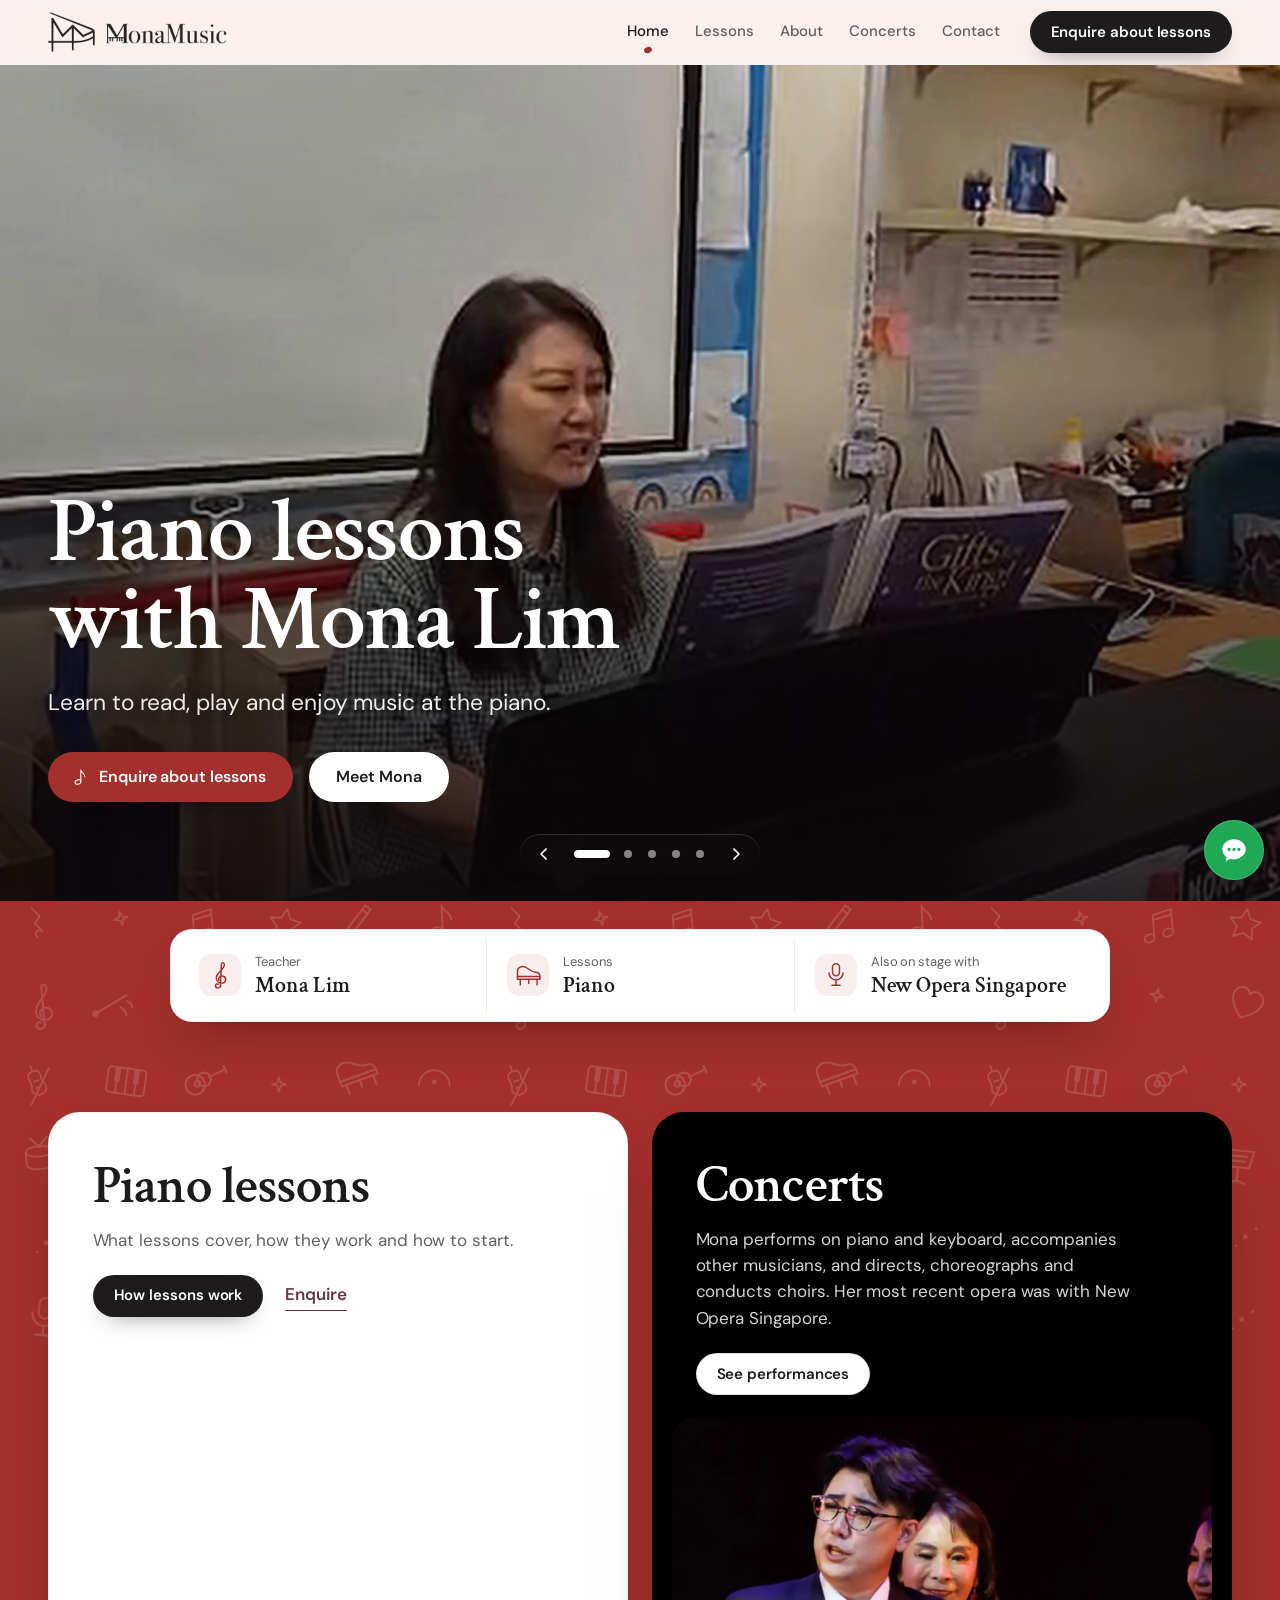
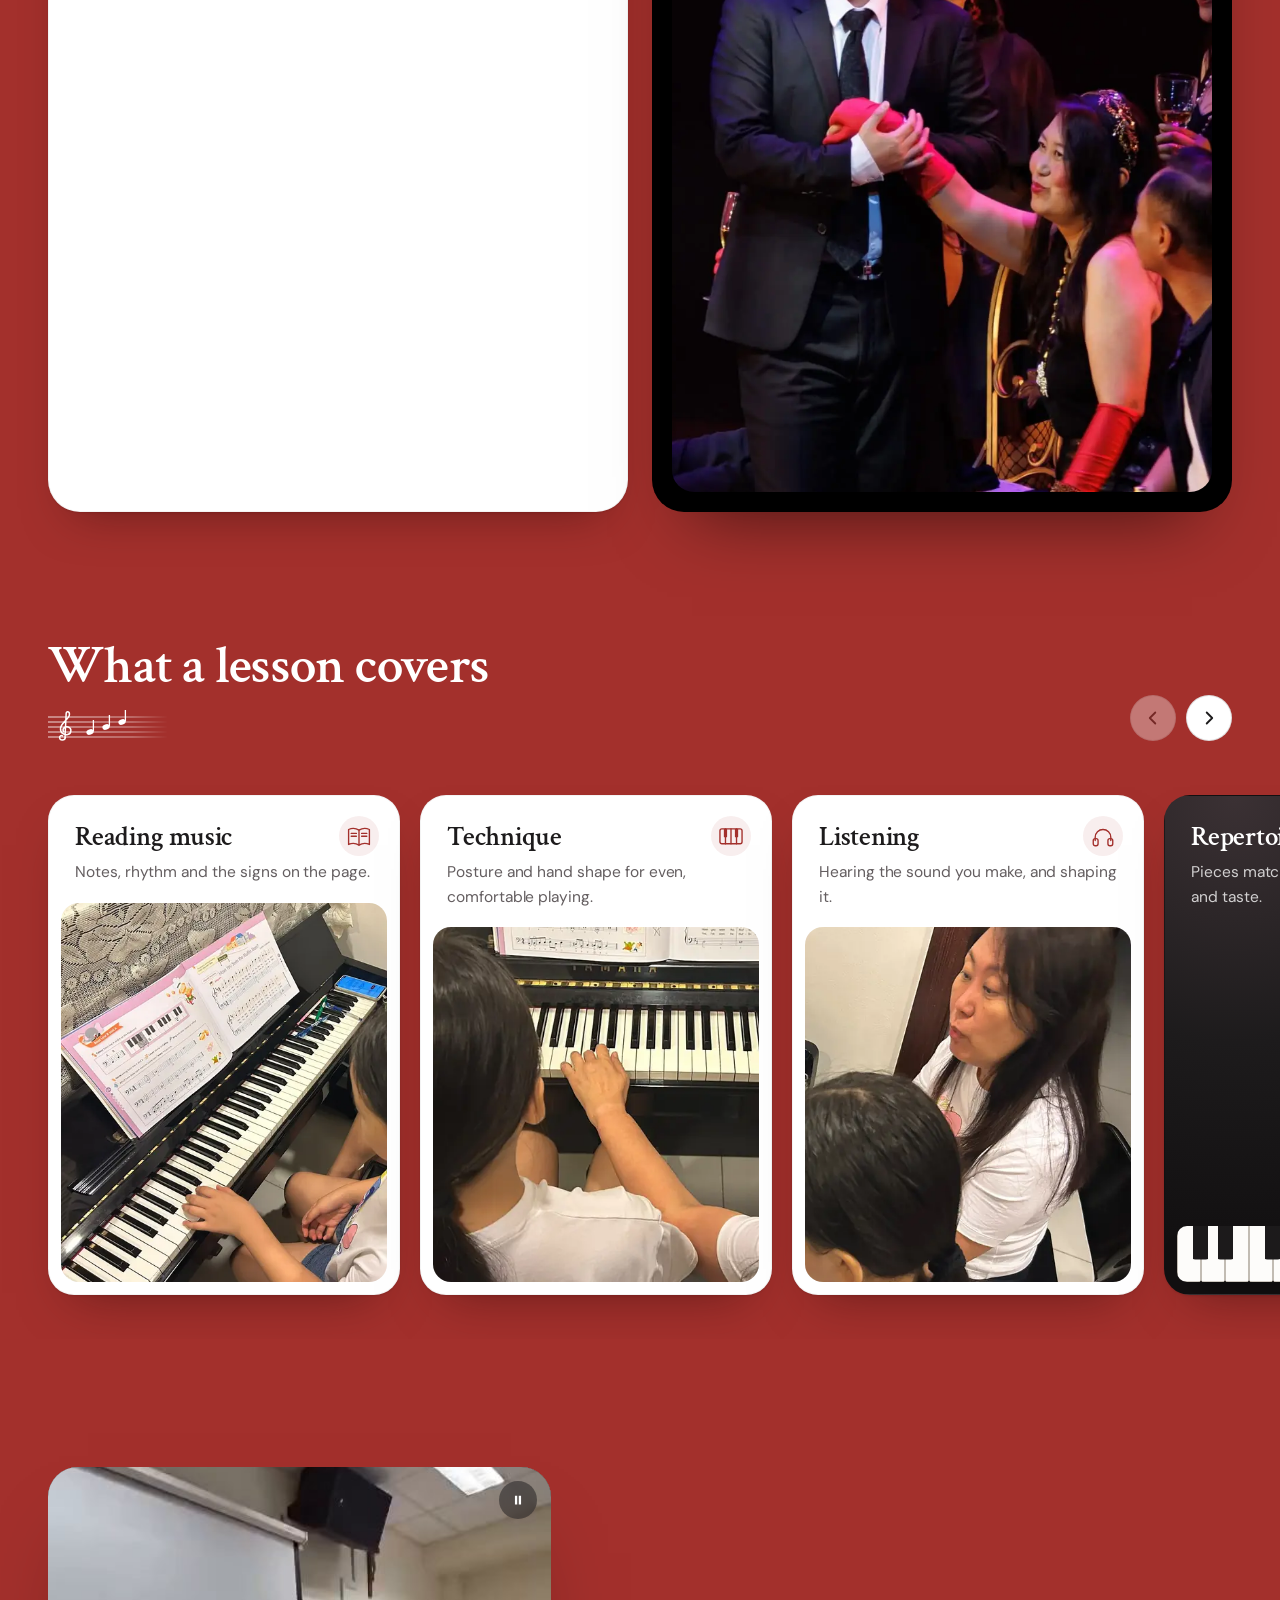
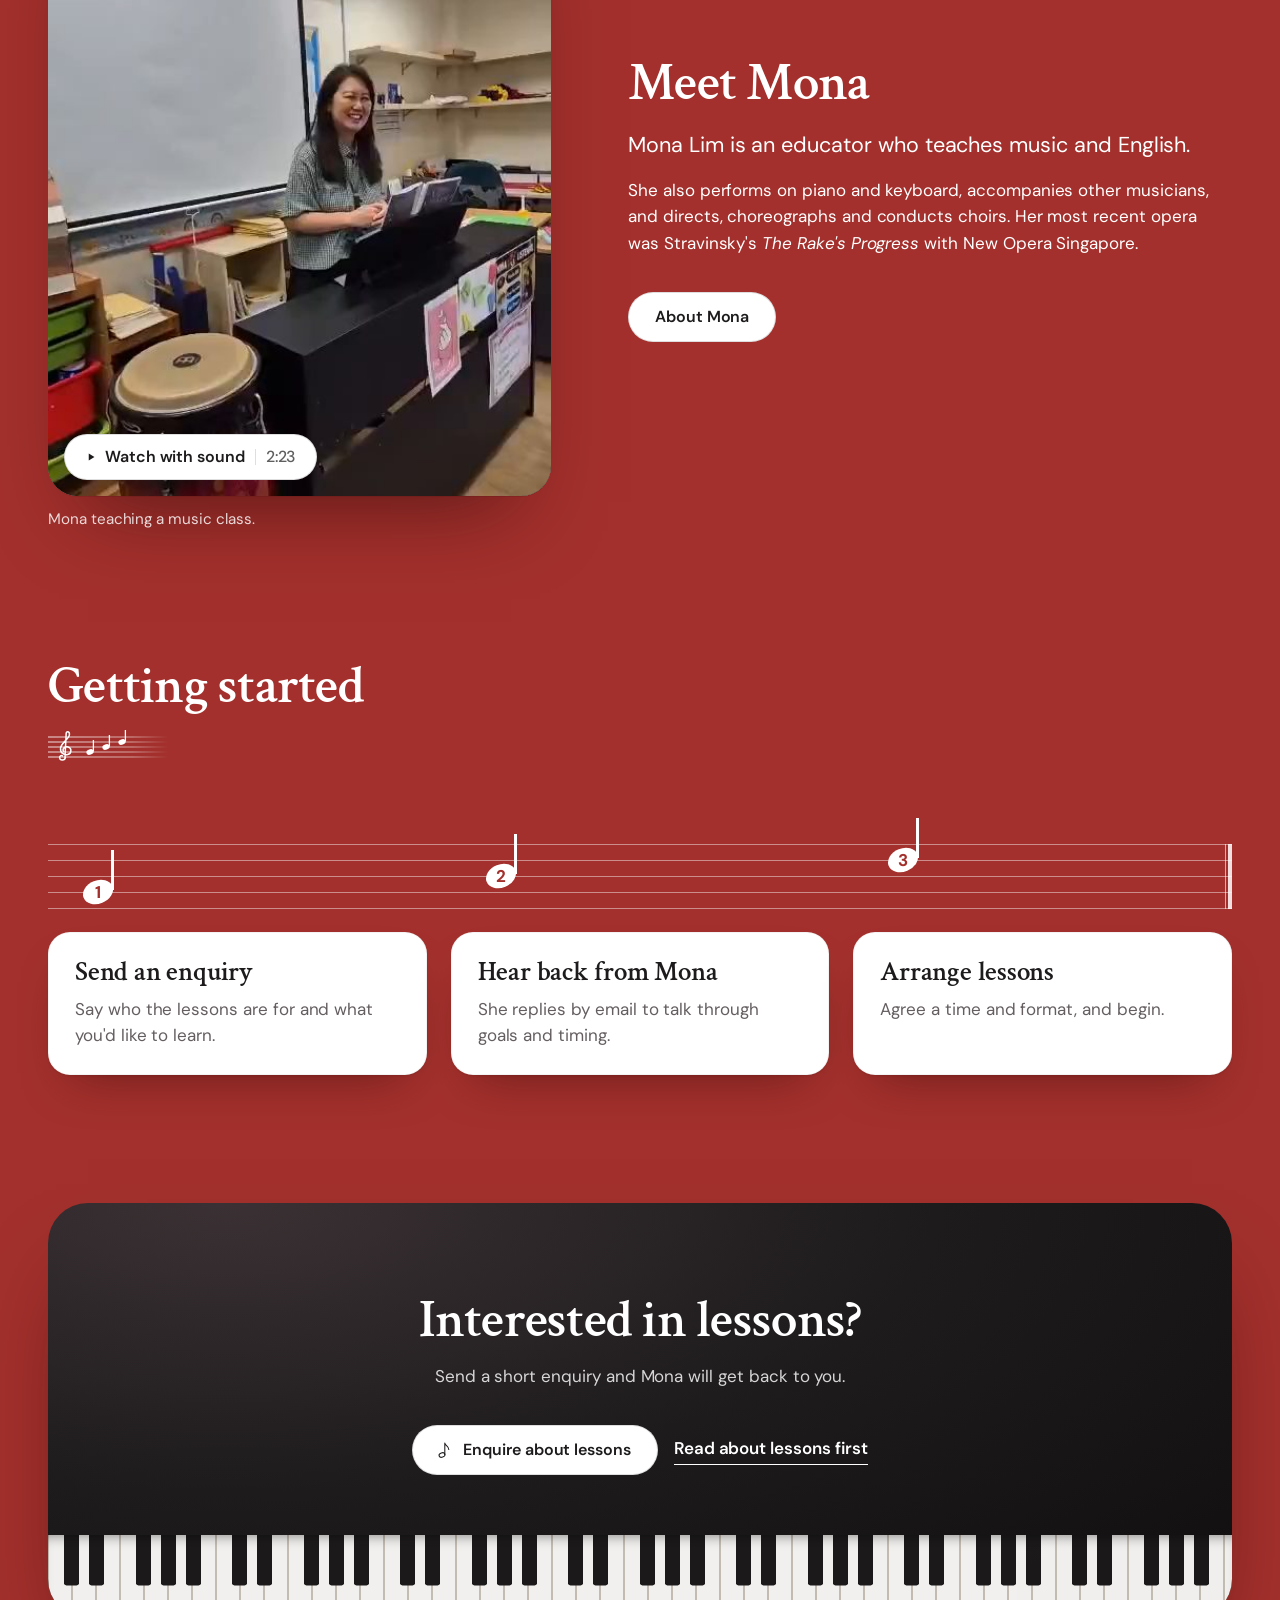
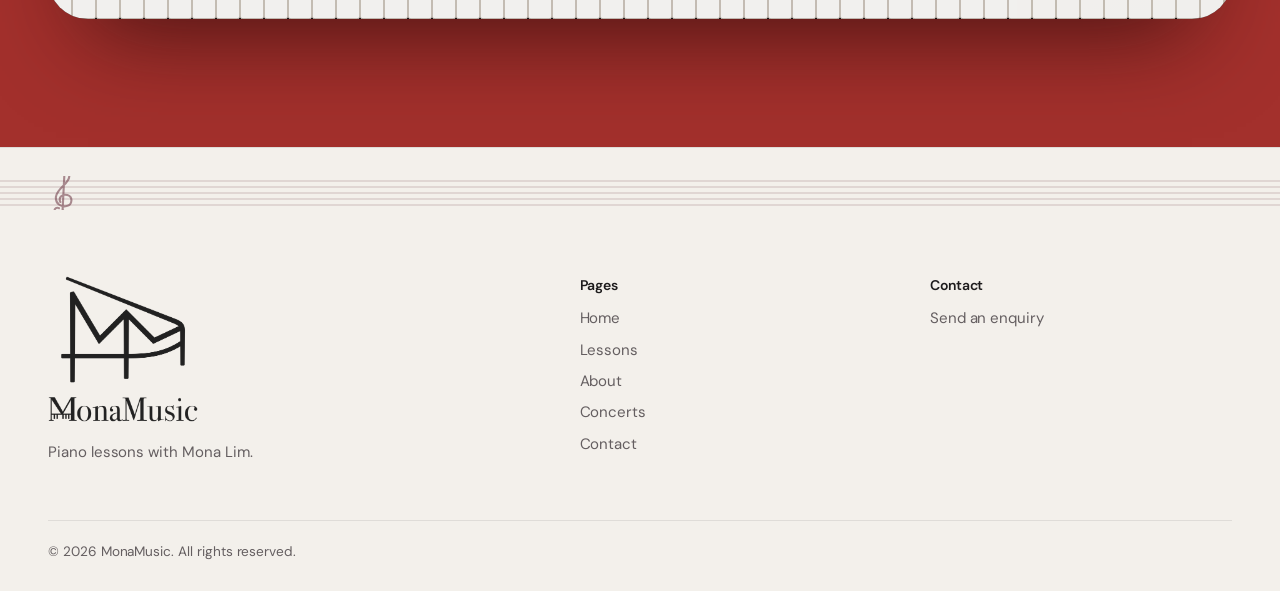
==== commit 8ce249a4: "Hero video: full-screen landscape again, rebuilt sharper Back to the full-screen slide. The 478 px W" ====
--- a/index.html
+++ b/index.html
@@ -44,19 +44,13 @@
 </header>
 <main id="main" tabindex="-1">
 <section class="hero" aria-labelledby="hero-h">
-  <div class="showcase" data-gallery data-video-slide>
+  <div class="showcase" data-gallery>
     <div class="showcase__frames">
-      <div class="frame frame--video is-current" data-frame data-duration="8000"><picture class="frame__backdrop">
-        <source media="(orientation: portrait)" srcset="assets/video/hero-backdrop-portrait.jpg">
-        <img src="assets/video/hero-backdrop-landscape.jpg" alt="" decoding="async">
+      <div class="frame frame--video is-current" data-frame data-duration="8000"><picture>
+        <source media="(orientation: portrait)" srcset="assets/video/hero-teaching-phone.jpg" width="760" height="1268">
+        <img src="assets/video/hero-teaching.jpg" alt="Mona teaching a music class from the piano." width="1912" height="1080" fetchpriority="high" decoding="async" style="object-position:50% 40%">
       </picture>
-      <div class="frame__card" style="--ratio:478 / 720">
-        <picture>
-          <source media="(orientation: portrait) and (max-width: 699px)" srcset="assets/video/hero-teaching-phone.jpg">
-          <img src="assets/video/hero-teaching.jpg" alt="Mona teaching a music class from the piano." width="478" height="720" fetchpriority="high" decoding="async">
-        </picture>
-        <video class="frame__video" muted loop playsinline preload="none" aria-hidden="true" tabindex="-1" data-src="assets/video/hero-teaching.mp4" data-phone="assets/video/hero-teaching-phone.mp4"></video>
-      </div></div><div class="frame" data-frame aria-hidden="true"><picture><source type="image/webp" srcset="assets/img/lesson-keys-wide-800.webp 800w, assets/img/lesson-keys-wide-1400.webp 1400w, assets/img/lesson-keys-wide-2048.webp 2048w" sizes="100vw"><img src="assets/img/lesson-keys-wide-1400.jpg" srcset="assets/img/lesson-keys-wide-800.jpg 800w, assets/img/lesson-keys-wide-1400.jpg 1400w, assets/img/lesson-keys-wide-2048.jpg 2048w" sizes="100vw" width="2048" height="878" alt="Mona and a young student seated side by side at an upright piano, Mona's hand demonstrating on the keys." style="object-position:50% 55%" loading="lazy" decoding="async"></picture></div><div class="frame" data-frame aria-hidden="true"><picture><source type="image/webp" srcset="assets/img/perf-piano-800.webp 800w, assets/img/perf-piano-1400.webp 1400w, assets/img/perf-piano-2000.webp 2000w" sizes="100vw"><img src="assets/img/perf-piano-1400.jpg" srcset="assets/img/perf-piano-800.jpg 800w, assets/img/perf-piano-1400.jpg 1400w, assets/img/perf-piano-2000.jpg 2000w" sizes="100vw" width="2000" height="1500" alt="Mona smiling as she plays a stage piano during a performance." style="object-position:18% 45%" loading="lazy" decoding="async"></picture></div><div class="frame" data-frame aria-hidden="true"><picture><source type="image/webp" srcset="assets/img/lesson-side-640.webp 640w, assets/img/lesson-side-1100.webp 1100w, assets/img/lesson-side-1600.webp 1600w" sizes="100vw"><img src="assets/img/lesson-side-1100.jpg" srcset="assets/img/lesson-side-640.jpg 640w, assets/img/lesson-side-1100.jpg 1100w, assets/img/lesson-side-1600.jpg 1600w" sizes="100vw" width="1600" height="1200" alt="Mona sitting beside the piano, talking with a young student who is playing from a beginner's piano book." style="object-position:60% 45%" loading="lazy" decoding="async"></picture></div><div class="frame" data-frame aria-hidden="true"><picture><source type="image/webp" srcset="assets/img/opera-rakes-progress-560.webp 560w, assets/img/opera-rakes-progress-937.webp 937w" sizes="100vw"><img src="assets/img/opera-rakes-progress-937.jpg" srcset="assets/img/opera-rakes-progress-560.jpg 560w, assets/img/opera-rakes-progress-937.jpg 937w" sizes="100vw" width="937" height="1171" alt="A stage scene from New Opera Singapore's production of The Rake's Progress: a singer in a dark suit performs while cast members in evening wear look on." style="object-position:50% 22%" loading="lazy" decoding="async"></picture></div>
+      <video class="frame__video" muted loop playsinline preload="none" aria-hidden="true" tabindex="-1" data-landscape="assets/video/hero-teaching.mp4" data-portrait="assets/video/hero-teaching-phone.mp4" style="object-position:50% 40%"></video></div><div class="frame" data-frame aria-hidden="true"><picture><source type="image/webp" srcset="assets/img/lesson-keys-wide-800.webp 800w, assets/img/lesson-keys-wide-1400.webp 1400w, assets/img/lesson-keys-wide-2048.webp 2048w" sizes="100vw"><img src="assets/img/lesson-keys-wide-1400.jpg" srcset="assets/img/lesson-keys-wide-800.jpg 800w, assets/img/lesson-keys-wide-1400.jpg 1400w, assets/img/lesson-keys-wide-2048.jpg 2048w" sizes="100vw" width="2048" height="878" alt="Mona and a young student seated side by side at an upright piano, Mona's hand demonstrating on the keys." style="object-position:50% 55%" loading="lazy" decoding="async"></picture></div><div class="frame" data-frame aria-hidden="true"><picture><source type="image/webp" srcset="assets/img/perf-piano-800.webp 800w, assets/img/perf-piano-1400.webp 1400w, assets/img/perf-piano-2000.webp 2000w" sizes="100vw"><img src="assets/img/perf-piano-1400.jpg" srcset="assets/img/perf-piano-800.jpg 800w, assets/img/perf-piano-1400.jpg 1400w, assets/img/perf-piano-2000.jpg 2000w" sizes="100vw" width="2000" height="1500" alt="Mona smiling as she plays a stage piano during a performance." style="object-position:18% 45%" loading="lazy" decoding="async"></picture></div><div class="frame" data-frame aria-hidden="true"><picture><source type="image/webp" srcset="assets/img/lesson-side-640.webp 640w, assets/img/lesson-side-1100.webp 1100w, assets/img/lesson-side-1600.webp 1600w" sizes="100vw"><img src="assets/img/lesson-side-1100.jpg" srcset="assets/img/lesson-side-640.jpg 640w, assets/img/lesson-side-1100.jpg 1100w, assets/img/lesson-side-1600.jpg 1600w" sizes="100vw" width="1600" height="1200" alt="Mona sitting beside the piano, talking with a young student who is playing from a beginner's piano book." style="object-position:60% 45%" loading="lazy" decoding="async"></picture></div><div class="frame" data-frame aria-hidden="true"><picture><source type="image/webp" srcset="assets/img/opera-rakes-progress-560.webp 560w, assets/img/opera-rakes-progress-937.webp 937w" sizes="100vw"><img src="assets/img/opera-rakes-progress-937.jpg" srcset="assets/img/opera-rakes-progress-560.jpg 560w, assets/img/opera-rakes-progress-937.jpg 937w" sizes="100vw" width="937" height="1171" alt="A stage scene from New Opera Singapore's production of The Rake's Progress: a singer in a dark suit performs while cast members in evening wear look on." style="object-position:50% 22%" loading="lazy" decoding="async"></picture></div>
     </div>
     <div class="showcase__text wrap">
       <h1 class="h1 h1--hero" id="hero-h" data-reveal>Piano lessons with Mona Lim</h1>
--- a/assets/css/site.css
+++ b/assets/css/site.css
@@ -290,29 +290,11 @@
 .frame.is-current { opacity: 1; }
 .frame img { object-fit: cover; transform: scale(1.08); transition: transform 9s linear; }
 .frame.is-current img { transform: scale(1); }
-/* Video slide. Computers and tablets: the clip plays near its own size in a
-   framed card beside the headline, over a blurred, darkened copy that fills
-   the slide. Phones: a full-screen crop with Mona above the headline.
-   The cover image shows first; the silent loop fades in over it. */
-.frame__card {
-  position: absolute; top: 46%; right: max(var(--gutter), calc((100% - var(--max)) / 2));
-  height: min(72%, 680px); aspect-ratio: var(--ratio, 2 / 3); transform: translateY(-50%);
-  border-radius: 28px; overflow: hidden; background: #0d0a0b;
-  box-shadow: 0 40px 90px -28px rgba(0, 0, 0, 0.85), 0 0 0 1px rgba(255, 255, 255, 0.16);
-}
+/* Video slide: full screen like the photos. Its cover image shows first and
+   the silent loop fades in over it; no slow zoom, so the two line up. */
 .frame__video { position: absolute; inset: 0; width: 100%; height: 100%; object-fit: cover; opacity: 0; transition: opacity 0.6s ease; }
 .frame.is-playing .frame__video { opacity: 1; }
 .showcase .frame--video img { transform: none; transition: none; }
-.showcase::after { transition: opacity 1.6s ease; }
-.showcase[data-video-slide]::after { opacity: 0; } /* backdrop is already dark; keeps the card bright */
-@media (orientation: portrait) and (min-width: 700px) {
-  .frame__card { top: 5%; height: 46%; transform: none; }
-}
-@media (orientation: portrait) and (max-width: 699px) {
-  .frame__card { inset: 0; height: auto; aspect-ratio: auto; transform: none; border-radius: 0; box-shadow: none; }
-  .frame--video .frame__backdrop { display: none; }
-  .showcase[data-video-slide]::after { opacity: 1; }
-}
 .showcase { touch-action: pan-y; } /* sideways swipes change the slide */
 .showcase::after { /* shade so the fixed words read on every photo */
   content: ""; position: absolute; inset: 0; z-index: 1; pointer-events: none;
